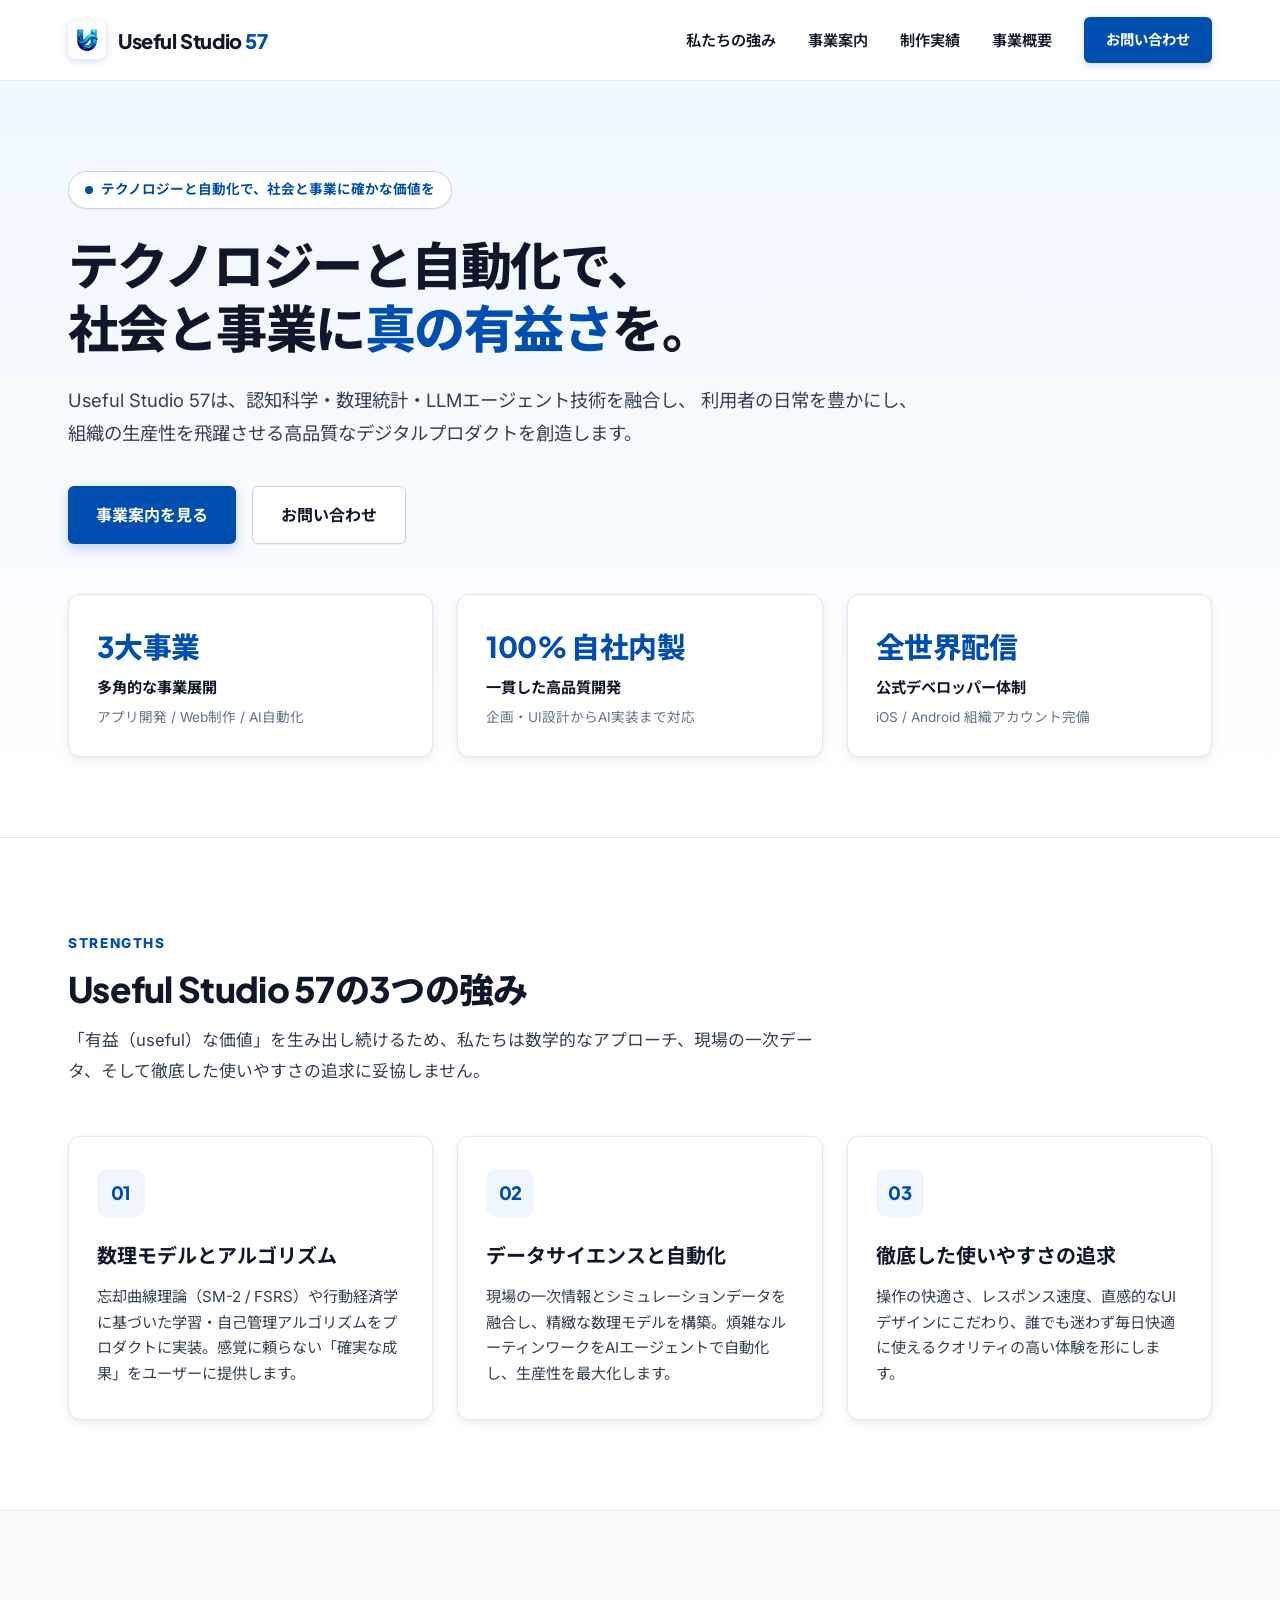
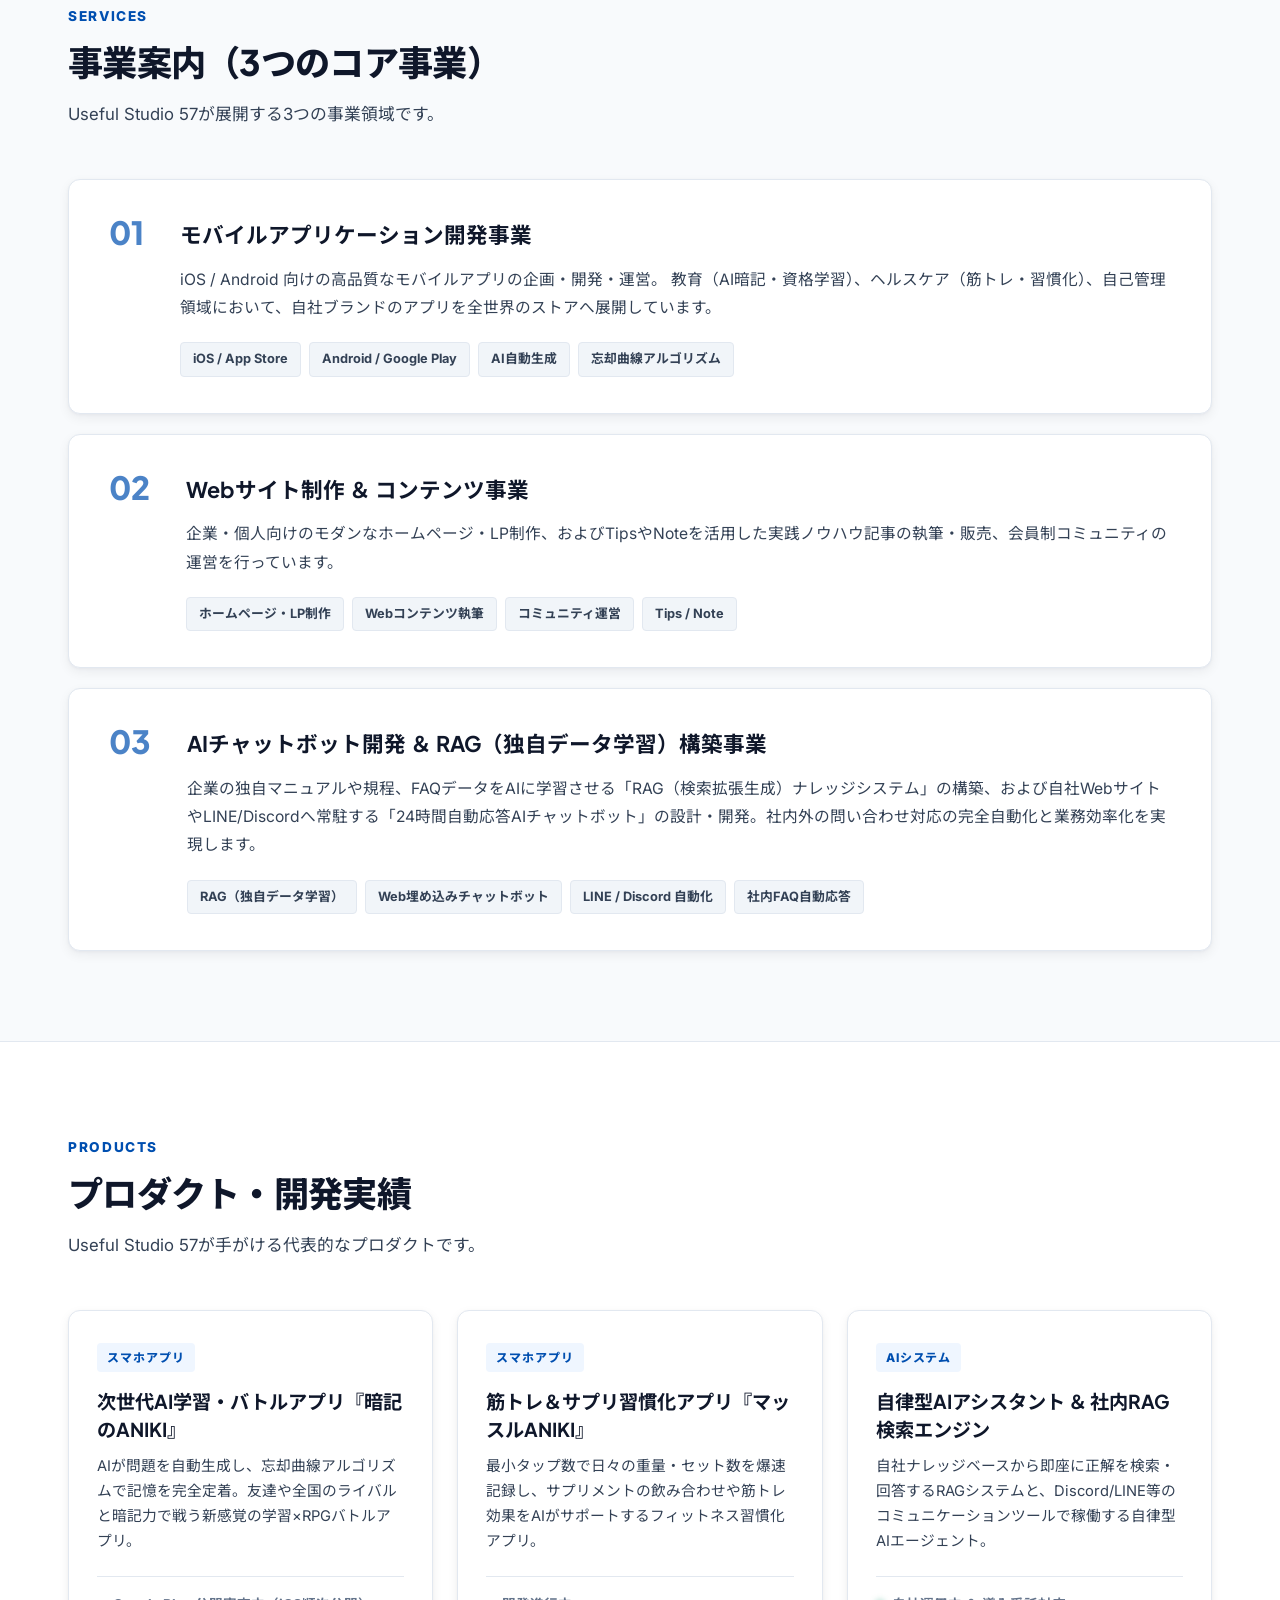
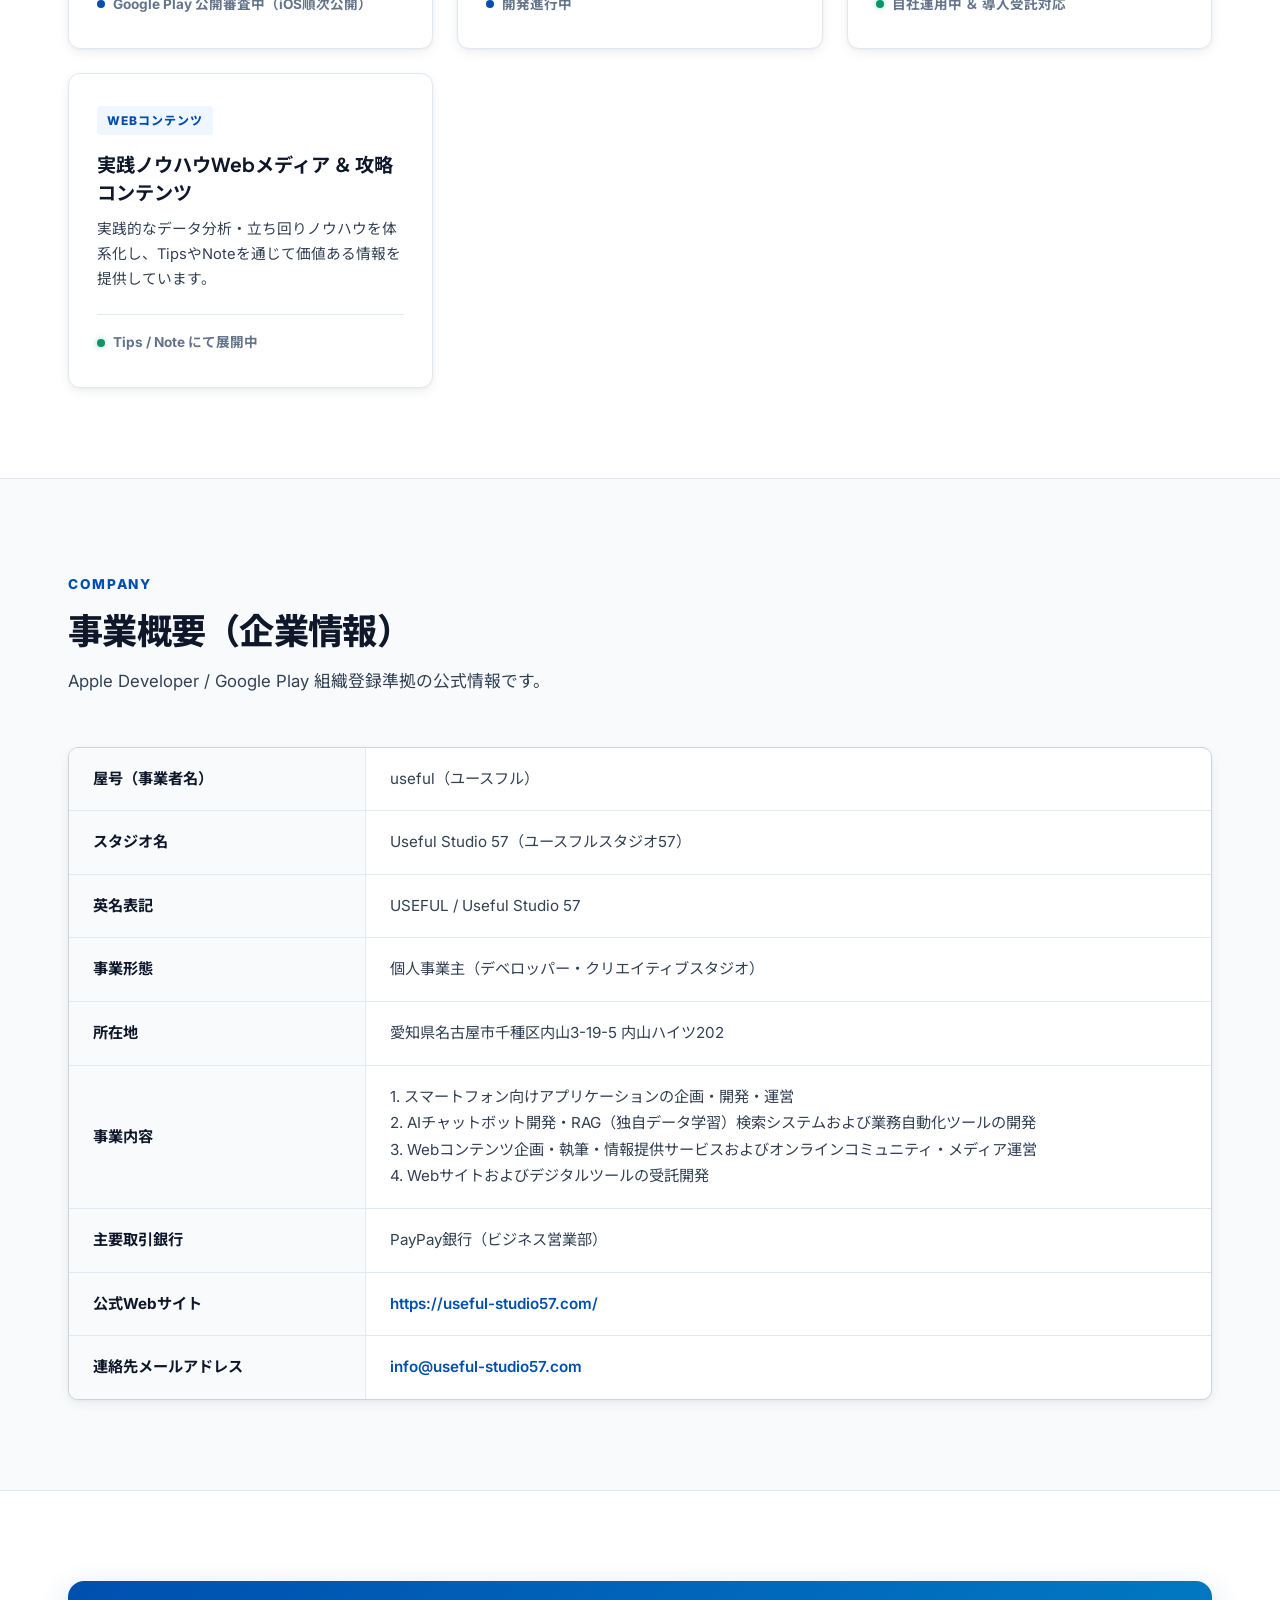
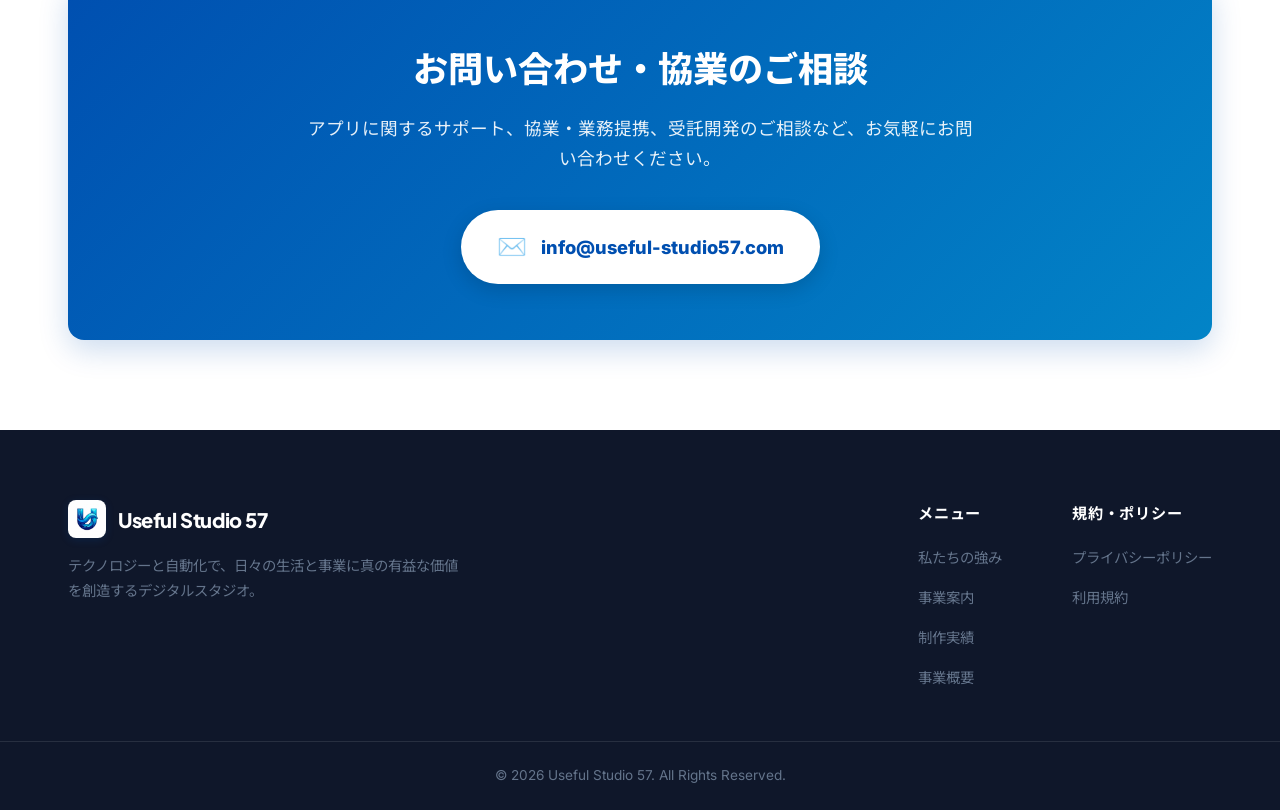
==== index.html @ c65ee7c2 "Replace strengths emojis with clean minimalist number badges" ====
<!DOCTYPE html>
<html lang="ja">
<head>
  <meta charset="UTF-8">
  <meta name="viewport" content="width=device-width, initial-scale=1.0">
  <title>Useful Studio 57 | テクノロジーと自動化で、社会と事業に有益な価値を</title>
  <meta name="description" content="Useful Studio 57（屋号：useful）は、AI・データサイエンス・自動化技術を融合し、高品質なモバイルアプリケーション開発、業務自動化ソリューション、数理データ分析を提供するデジタルプロダクトスタジオです。">
  <meta name="keywords" content="Useful Studio 57, useful, ユースフル, アプリ開発, AI自動化, データ分析, モバイルアプリ, 個人開発, 名古屋">
  <link rel="canonical" href="https://useful-studio57.com/">
  <meta name="google-site-verification" content="JQ4Is4WoCe_sHUDoNTKJ3IssUY6TgXig72iz9S2-aww" />
  
  <!-- OGP / Social Meta -->
  <meta property="og:type" content="website">
  <meta property="og:title" content="Useful Studio 57 | テクノロジーと自動化で有益な価値を創造する">
  <meta property="og:description" content="AI・データサイエンス・自動化技術を融合したモバイルアプリケーション開発およびデジタルソリューションスタジオ。">
  <meta property="og:url" content="https://useful-studio57.com/">
  <meta property="og:site_name" content="Useful Studio 57">
  
  <!-- Favicon -->
  <link rel="icon" href="assets/useful_icon.jpg" type="image/jpeg">
  <link rel="apple-touch-icon" href="assets/useful_icon.jpg">
  
  <!-- Fonts: Inter & Plus Jakarta Sans & Noto Sans JP -->
  <link rel="preconnect" href="https://fonts.googleapis.com">
  <link rel="preconnect" href="https://fonts.gstatic.com" crossorigin>
  <link href="https://fonts.googleapis.com/css2?family=Inter:wght@400;500;600;700;800&family=Noto+Sans+JP:wght@400;500;700;900&family=Plus+Jakarta+Sans:wght@600;700;800&display=swap" rel="stylesheet">
  
  <link rel="stylesheet" href="style.css">
</head>
<body>
  <!-- Header -->
  <header class="site-header" id="header">
    <div class="header-container">
      <a href="index.html" class="brand-logo" id="nav-brand">
        <img src="assets/useful_icon.jpg" alt="Useful Studio 57 Logo" class="logo-image">
        <span class="brand-name">Useful Studio <span class="brand-num">57</span></span>
      </a>
      <div class="header-right">
        <nav class="main-nav" id="main-nav">
          <ul class="nav-list">
            <li><a href="#about" class="nav-link">私たちの強み</a></li>
            <li><a href="#services" class="nav-link">事業案内</a></li>
            <li><a href="#products" class="nav-link">制作実績</a></li>
            <li><a href="#company" class="nav-link">事業概要</a></li>
            <li><a href="#contact" class="nav-contact-btn">お問い合わせ</a></li>
          </ul>
        </nav>
        <button class="mobile-toggle" id="mobile-toggle" aria-label="メニュー開閉">
          <span></span>
          <span></span>
          <span></span>
        </button>
      </div>
    </div>
  </header>

  <!-- Hero Section -->
  <section class="hero-section" id="hero">
    <div class="container hero-container">
      <div class="hero-header">
        <div class="hero-tag">
          <span class="tag-badge"></span>
          <span>テクノロジーと自動化で、社会と事業に確かな価値を</span>
        </div>
        <h1 class="hero-title">
          テクノロジーと自動化で、<br>
          社会と事業に<span class="highlight-blue">真の有益さ</span>を。
        </h1>
        <p class="hero-desc">
          Useful Studio 57は、認知科学・数理統計・LLMエージェント技術を融合し、
          利用者の日常を豊かにし、組織の生産性を飛躍させる高品質なデジタルプロダクトを創造します。
        </p>
        <div class="hero-actions">
          <a href="#services" class="btn btn-primary" id="hero-btn-services">事業案内を見る</a>
          <a href="#contact" class="btn btn-secondary" id="hero-btn-contact">お問い合わせ</a>
        </div>
      </div>

      <div class="hero-metrics">
        <div class="metric-card">
          <div class="metric-value">3大事業</div>
          <div class="metric-title">多角的な事業展開</div>
          <div class="metric-desc">アプリ開発 / Web制作 / AI自動化</div>
        </div>
        <div class="metric-card">
          <div class="metric-value">100% 自社内製</div>
          <div class="metric-title">一貫した高品質開発</div>
          <div class="metric-desc">企画・UI設計からAI実装まで対応</div>
        </div>
        <div class="metric-card">
          <div class="metric-value">全世界配信</div>
          <div class="metric-title">公式デベロッパー体制</div>
          <div class="metric-desc">iOS / Android 組織アカウント完備</div>
        </div>
      </div>
    </div>
  </section>

  <!-- About / Strengths Section -->
  <section class="section" id="about">
    <div class="container">
      <div class="section-header">
        <span class="section-tag">STRENGTHS</span>
        <h2 class="section-title">Useful Studio 57の3つの強み</h2>
        <p class="section-desc">
          「有益（useful）な価値」を生み出し続けるため、私たちは数学的なアプローチ、現場の一次データ、そして徹底した使いやすさの追求に妥協しません。
        </p>
      </div>

      <div class="strengths-grid">
        <div class="strength-card">
          <div class="strength-icon-box">01</div>
          <h3 class="strength-title">数理モデルとアルゴリズム</h3>
          <p class="strength-desc">
            忘却曲線理論（SM-2 / FSRS）や行動経済学に基づいた学習・自己管理アルゴリズムをプロダクトに実装。感覚に頼らない「確実な成果」をユーザーに提供します。
          </p>
        </div>
        <div class="strength-card">
          <div class="strength-icon-box">02</div>
          <h3 class="strength-title">データサイエンスと自動化</h3>
          <p class="strength-desc">
            現場の一次情報とシミュレーションデータを融合し、精緻な数理モデルを構築。煩雑なルーティンワークをAIエージェントで自動化し、生産性を最大化します。
          </p>
        </div>
        <div class="strength-card">
          <div class="strength-icon-box">03</div>
          <h3 class="strength-title">徹底した使いやすさの追求</h3>
          <p class="strength-desc">
            操作の快適さ、レスポンス速度、直感的なUIデザインにこだわり、誰でも迷わず毎日快適に使えるクオリティの高い体験を形にします。
          </p>
        </div>
      </div>
    </div>
  </section>

  <!-- Services Section (3 Pillars) -->
  <section class="section section-alt" id="services">
    <div class="container">
      <div class="section-header">
        <span class="section-tag">SERVICES</span>
        <h2 class="section-title">事業案内（3つのコア事業）</h2>
        <p class="section-desc">Useful Studio 57が展開する3つの事業領域です。</p>
      </div>

      <div class="services-container">
        <!-- 01 Mobile App -->
        <div class="service-card">
          <div class="service-index">01</div>
          <div class="service-body">
            <h3 class="service-title">モバイルアプリケーション開発事業</h3>
            <p class="service-desc">
              iOS / Android 向けの高品質なモバイルアプリの企画・開発・運営。
              教育（AI暗記・資格学習）、ヘルスケア（筋トレ・習慣化）、自己管理領域において、自社ブランドのアプリを全世界のストアへ展開しています。
            </p>
            <div class="tag-cloud">
              <span class="tag-item">iOS / App Store</span>
              <span class="tag-item">Android / Google Play</span>
              <span class="tag-item">AI自動生成</span>
              <span class="tag-item">忘却曲線アルゴリズム</span>
            </div>
          </div>
        </div>

        <!-- 02 Content & Web -->
        <div class="service-card">
          <div class="service-index">02</div>
          <div class="service-body">
            <h3 class="service-title">Webサイト制作 ＆ コンテンツ事業</h3>
            <p class="service-desc">
              企業・個人向けのモダンなホームページ・LP制作、およびTipsやNoteを活用した実践ノウハウ記事の執筆・販売、会員制コミュニティの運営を行っています。
            </p>
            <div class="tag-cloud">
              <span class="tag-item">ホームページ・LP制作</span>
              <span class="tag-item">Webコンテンツ執筆</span>
              <span class="tag-item">コミュニティ運営</span>
              <span class="tag-item">Tips / Note</span>
            </div>
          </div>
        </div>

        <!-- 03 AI Automation & RAG -->
        <div class="service-card">
          <div class="service-index">03</div>
          <div class="service-body">
            <h3 class="service-title">AIチャットボット開発 ＆ RAG（独自データ学習）構築事業</h3>
            <p class="service-desc">
              企業の独自マニュアルや規程、FAQデータをAIに学習させる「RAG（検索拡張生成）ナレッジシステム」の構築、および自社WebサイトやLINE/Discordへ常駐する「24時間自動応答AIチャットボット」の設計・開発。社内外の問い合わせ対応の完全自動化と業務効率化を実現します。
            </p>
            <div class="tag-cloud">
              <span class="tag-item">RAG（独自データ学習）</span>
              <span class="tag-item">Web埋め込みチャットボット</span>
              <span class="tag-item">LINE / Discord 自動化</span>
              <span class="tag-item">社内FAQ自動応答</span>
            </div>
          </div>
        </div>
      </div>
    </div>
  </section>

  <!-- Products Section -->
  <section class="section" id="products">
    <div class="container">
      <div class="section-header">
        <span class="section-tag">PRODUCTS</span>
        <h2 class="section-title">プロダクト・開発実績</h2>
        <p class="section-desc">Useful Studio 57が手がける代表的なプロダクトです。</p>
      </div>

      <div class="products-grid">
        <div class="product-card">
          <span class="product-category">スマホアプリ</span>
          <div>
            <h3 class="product-title">次世代AI学習・バトルアプリ『暗記のANIKI』</h3>
            <p class="product-desc">
              AIが問題を自動生成し、忘却曲線アルゴリズムで記憶を完全定着。友達や全国のライバルと暗記力で戦う新感覚の学習×RPGバトルアプリ。
            </p>
          </div>
          <div class="product-footer">
            <span class="status-dot"></span>
            <span>Google Play 公開審査中（iOS順次公開）</span>
          </div>
        </div>

        <div class="product-card">
          <span class="product-category">スマホアプリ</span>
          <div>
            <h3 class="product-title">筋トレ＆サプリ習慣化アプリ『マッスルANIKI』</h3>
            <p class="product-desc">
              最小タップ数で日々の重量・セット数を爆速記録し、サプリメントの飲み合わせや筋トレ効果をAIがサポートするフィットネス習慣化アプリ。
            </p>
          </div>
          <div class="product-footer">
            <span class="status-dot"></span>
            <span>開発進行中</span>
          </div>
        </div>

        <div class="product-card">
          <span class="product-category">AIシステム</span>
          <div>
            <h3 class="product-title">自律型AIアシスタント ＆ 社内RAG検索エンジン</h3>
            <p class="product-desc">
              自社ナレッジベースから即座に正解を検索・回答するRAGシステムと、Discord/LINE等のコミュニケーションツールで稼働する自律型AIエージェント。
            </p>
          </div>
          <div class="product-footer">
            <span class="status-dot active"></span>
            <span>自社運用中 ＆ 導入受託対応</span>
          </div>
        </div>

        <div class="product-card">
          <span class="product-category">Webコンテンツ</span>
          <div>
            <h3 class="product-title">実践ノウハウWebメディア ＆ 攻略コンテンツ</h3>
            <p class="product-desc">
              実践的なデータ分析・立ち回りノウハウを体系化し、TipsやNoteを通じて価値ある情報を提供しています。
            </p>
          </div>
          <div class="product-footer">
            <span class="status-dot active"></span>
            <span>Tips / Note にて展開中</span>
          </div>
        </div>
      </div>
    </div>
  </section>

  <!-- Company Profile Section (MinebeaMitsumi IR Style Table) -->
  <section class="section section-alt" id="company">
    <div class="container">
      <div class="section-header">
        <span class="section-tag">COMPANY</span>
        <h2 class="section-title">事業概要（企業情報）</h2>
        <p class="section-desc">Apple Developer / Google Play 組織登録準拠の公式情報です。</p>
      </div>

      <div class="company-table-container">
        <table class="company-data-table">
          <tbody>
            <tr>
              <th>屋号（事業者名）</th>
              <td>useful（ユースフル）</td>
            </tr>
            <tr>
              <th>スタジオ名</th>
              <td>Useful Studio 57（ユースフルスタジオ57）</td>
            </tr>
            <tr>
              <th>英名表記</th>
              <td>USEFUL / Useful Studio 57</td>
            </tr>
            <tr>
              <th>事業形態</th>
              <td>個人事業主（デベロッパー・クリエイティブスタジオ）</td>
            </tr>
            <tr>
              <th>所在地</th>
              <td>愛知県名古屋市千種区内山3-19-5 内山ハイツ202</td>
            </tr>
            <tr>
              <th>事業内容</th>
              <td>
                1. スマートフォン向けアプリケーションの企画・開発・運営<br>
                2. AIチャットボット開発・RAG（独自データ学習）検索システムおよび業務自動化ツールの開発<br>
                3. Webコンテンツ企画・執筆・情報提供サービスおよびオンラインコミュニティ・メディア運営<br>
                4. Webサイトおよびデジタルツールの受託開発
              </td>
            </tr>
            <tr>
              <th>主要取引銀行</th>
              <td>PayPay銀行（ビジネス営業部）</td>
            </tr>
            <tr>
              <th>公式Webサイト</th>
              <td><a href="https://useful-studio57.com/">https://useful-studio57.com/</a></td>
            </tr>
            <tr>
              <th>連絡先メールアドレス</th>
              <td><a href="mailto:info@useful-studio57.com">info@useful-studio57.com</a></td>
            </tr>
          </tbody>
        </table>
      </div>
    </div>
  </section>

  <!-- Contact Section -->
  <section class="section" id="contact">
    <div class="container">
      <div class="contact-container-box">
        <h2 class="contact-title">お問い合わせ・協業のご相談</h2>
        <p class="contact-subtitle">
          アプリに関するサポート、協業・業務提携、受託開発のご相談など、お気軽にお問い合わせください。
        </p>
        <a href="mailto:info@useful-studio57.com" class="contact-mail-pill">
          <span class="pill-icon">✉️</span>
          <span class="pill-address">info@useful-studio57.com</span>
        </a>
      </div>
    </div>
  </section>

  <!-- Footer -->
  <footer class="site-footer">
    <div class="container footer-top-grid">
      <div class="footer-brand-info">
        <div class="brand-logo">
          <img src="assets/useful_icon.jpg" alt="Useful Studio 57 Logo" class="logo-image">
          <span class="brand-name">Useful Studio 57</span>
        </div>
        <p class="footer-desc">
          テクノロジーと自動化で、日々の生活と事業に真の有益な価値を創造するデジタルスタジオ。
        </p>
      </div>

      <div class="footer-navigation-links">
        <div class="footer-link-group">
          <h4>メニュー</h4>
          <ul>
            <li><a href="#about">私たちの強み</a></li>
            <li><a href="#services">事業案内</a></li>
            <li><a href="#products">制作実績</a></li>
            <li><a href="#company">事業概要</a></li>
          </ul>
        </div>
        <div class="footer-link-group">
          <h4>規約・ポリシー</h4>
          <ul>
            <li><a href="privacy.html">プライバシーポリシー</a></li>
            <li><a href="terms.html">利用規約</a></li>
          </ul>
        </div>
      </div>
    </div>

    <div class="footer-bottom-bar">
      <div class="container">
        <p>&copy; 2026 Useful Studio 57. All Rights Reserved.</p>
      </div>
    </div>
  </footer>

  <script src="main.js"></script>
</body>
</html>
---- style.css ----
/* ==========================================================================
   Useful Studio 57 - Corporate Design System
   Inspired by Precision Tech & MinebeaMitsumi Corporate Aesthetics
   Fully Optimized for Desktop, Tablet, and Mobile
   ========================================================================== */

:root {
  /* Core Colors - Clean Corporate White & Deep Navy / Precision Blue */
  --bg-body: #ffffff;
  --bg-alt: #f8fafc;
  --bg-subtle: #f1f5f9;
  --bg-card: #ffffff;
  --bg-dark: #0f172a;
  --bg-dark-surface: #1e293b;

  /* Primary Brand Colors */
  --corp-blue: #004fb0;
  --corp-blue-hover: #003a85;
  --corp-blue-light: #eff6ff;
  --corp-cyan: #0284c7;
  --corp-emerald: #059669;

  /* Typography Colors */
  --text-headline: #0f172a;
  --text-body: #334155;
  --text-muted: #64748b;
  --text-light: #94a3b8;
  --text-white: #ffffff;

  /* Borders & Dividers */
  --border-light: #e2e8f0;
  --border-medium: #cbd5e1;
  --border-focus: #004fb0;

  /* Typography */
  --font-sans: 'Inter', 'Noto Sans JP', -apple-system, BlinkMacSystemFont, sans-serif;
  --font-heading: 'Plus Jakarta Sans', 'Inter', 'Noto Sans JP', sans-serif;

  /* Shadows - Subtle Precision Shadows */
  --shadow-sm: 0 1px 3px 0 rgba(0, 0, 0, 0.05), 0 1px 2px -1px rgba(0, 0, 0, 0.05);
  --shadow-card: 0 4px 12px 0 rgba(15, 23, 42, 0.06), 0 1px 3px 0 rgba(15, 23, 42, 0.04);
  --shadow-hover: 0 12px 24px -4px rgba(15, 23, 42, 0.1), 0 4px 8px -2px rgba(15, 23, 42, 0.05);

  /* Transitions */
  --transition: 0.25s cubic-bezier(0.16, 1, 0.3, 1);
}

/* ANIKI authentication result */
.auth-result-page {
  min-height: 100vh;
  display: flex;
  flex-direction: column;
  background: #f4f7fb;
}

.auth-result-main {
  flex: 1;
  display: grid;
  place-items: center;
  width: 100%;
  padding: 48px 20px;
}

.auth-result-panel {
  width: min(100%, 560px);
  padding: 48px 40px;
  border: 1px solid #dbe3ee;
  border-radius: 8px;
  background: #ffffff;
  box-shadow: 0 18px 50px rgba(15, 42, 75, 0.08);
  text-align: center;
}

.auth-result-mark {
  display: grid;
  place-items: center;
  width: 56px;
  height: 56px;
  margin: 0 auto 20px;
  border-radius: 50%;
  background: #e8f7ee;
  color: #177245;
  font-size: 1.8rem;
  font-weight: 800;
}

.auth-result-product {
  margin: 0 0 10px;
  color: #0758a6;
  font-size: 0.9rem;
  font-weight: 800;
}

.auth-result-panel h1 {
  margin: 0;
  color: #13243a;
  font-size: 1.75rem;
  line-height: 1.4;
  letter-spacing: 0;
}

.auth-result-message {
  margin: 20px 0 0;
  color: #42536a;
  font-size: 1rem;
  line-height: 1.8;
}

.auth-result-note {
  margin: 18px 0 0;
  color: #6b7788;
  font-size: 0.88rem;
}

.auth-result-link {
  display: inline-block;
  margin-top: 28px;
  color: #0758a6;
  font-size: 0.92rem;
  font-weight: 700;
}

.auth-result-footer {
  padding: 20px;
  color: #6b7788;
  font-size: 0.78rem;
  text-align: center;
}

@media (max-width: 600px) {
  .auth-result-main {
    padding: 28px 16px;
  }

  .auth-result-panel {
    padding: 36px 22px;
  }

  .auth-result-panel h1 {
    font-size: 1.25rem;
  }

  .auth-result-message {
    font-size: 0.94rem;
  }
}

/* Reset & Base */
*, *::before, *::after {
  box-sizing: border-box;
  margin: 0;
  padding: 0;
}

html {
  scroll-behavior: smooth;
  font-size: 16px;
  background-color: var(--bg-body);
  color: var(--text-body);
  font-family: var(--font-sans);
  -webkit-font-smoothing: antialiased;
  -moz-osx-font-smoothing: grayscale;
}

body {
  line-height: 1.75;
  overflow-x: hidden;
}

body.no-scroll {
  overflow: hidden;
}

a {
  color: inherit;
  text-decoration: none;
  transition: all var(--transition);
}

ul {
  list-style: none;
}

.container {
  width: 100%;
  max-width: 1200px;
  margin: 0 auto;
  padding: 0 28px;
}

/* Header */
.site-header {
  position: sticky;
  top: 0;
  z-index: 1000;
  background: rgba(255, 255, 255, 0.96);
  backdrop-filter: blur(12px);
  border-bottom: 1px solid var(--border-light);
  transition: all var(--transition);
}

.header-container {
  display: flex;
  align-items: center;
  justify-content: space-between;
  height: 80px;
  max-width: 1200px;
  margin: 0 auto;
  padding: 0 28px;
}

.brand-logo {
  display: flex;
  align-items: center;
  gap: 12px;
}

.logo-image {
  width: 38px;
  height: 38px;
  border-radius: 8px;
  object-fit: cover;
  box-shadow: 0 2px 8px rgba(0, 79, 176, 0.2);
  flex-shrink: 0;
}

.brand-name {
  font-family: var(--font-heading);
  font-weight: 800;
  font-size: 1.25rem;
  letter-spacing: -0.02em;
  color: var(--text-headline);
  white-space: nowrap;
}

.brand-num {
  color: var(--corp-blue);
}

.header-right {
  display: flex;
  align-items: center;
  gap: 40px;
}

.nav-list {
  display: flex;
  align-items: center;
  gap: 32px;
}

.nav-link {
  font-size: 0.95rem;
  font-weight: 600;
  color: var(--text-headline);
  position: relative;
  padding: 8px 0;
}

.nav-link::after {
  content: '';
  position: absolute;
  bottom: 0;
  left: 0;
  width: 0;
  height: 2px;
  background-color: var(--corp-blue);
  transition: width var(--transition);
}

.nav-link:hover {
  color: var(--corp-blue);
}

.nav-link:hover::after {
  width: 100%;
}

.nav-contact-btn {
  display: inline-flex;
  align-items: center;
  justify-content: center;
  gap: 8px;
  padding: 10px 22px;
  background: var(--corp-blue);
  color: #ffffff !important;
  border-radius: 6px;
  font-size: 0.9rem;
  font-weight: 700;
  box-shadow: 0 2px 8px rgba(0, 79, 176, 0.2);
}

.nav-contact-btn:hover {
  background: var(--corp-blue-hover);
  transform: translateY(-1px);
  box-shadow: 0 4px 12px rgba(0, 79, 176, 0.3);
}

.nav-contact-btn::after {
  display: none !important;
}

.mobile-toggle {
  display: none;
  flex-direction: column;
  justify-content: center;
  align-items: center;
  gap: 6px;
  background: none;
  border: none;
  cursor: pointer;
  padding: 8px;
  width: 40px;
  height: 40px;
  border-radius: 6px;
}

.mobile-toggle span {
  display: block;
  width: 22px;
  height: 2px;
  background-color: var(--text-headline);
  border-radius: 2px;
  transition: all 0.3s ease;
}

.mobile-toggle.active span:nth-child(1) {
  transform: translateY(8px) rotate(45deg);
}

.mobile-toggle.active span:nth-child(2) {
  opacity: 0;
}

.mobile-toggle.active span:nth-child(3) {
  transform: translateY(-8px) rotate(-45deg);
}

/* Hero Section */
.hero-section {
  position: relative;
  padding: 90px 0 80px;
  background: linear-gradient(180deg, #f0f7ff 0%, #ffffff 100%);
  border-bottom: 1px solid var(--border-light);
}

.hero-container {
  display: flex;
  flex-direction: column;
  gap: 50px;
}

.hero-header {
  max-width: 860px;
}

.hero-tag {
  display: inline-flex;
  align-items: center;
  gap: 8px;
  padding: 6px 16px;
  background: #ffffff;
  border: 1px solid var(--border-medium);
  border-radius: 100px;
  font-size: 0.85rem;
  font-weight: 700;
  color: var(--corp-blue);
  box-shadow: var(--shadow-sm);
  margin-bottom: 24px;
}

.tag-badge {
  width: 8px;
  height: 8px;
  background-color: var(--corp-blue);
  border-radius: 50%;
  flex-shrink: 0;
}

.hero-title {
  font-family: var(--font-heading);
  font-size: 3.2rem;
  font-weight: 800;
  line-height: 1.24;
  letter-spacing: -0.03em;
  color: var(--text-headline);
  margin-bottom: 24px;
}

.highlight-blue {
  color: var(--corp-blue);
}

.hero-desc {
  font-size: 1.15rem;
  line-height: 1.8;
  color: var(--text-body);
  margin-bottom: 36px;
}

.hero-actions {
  display: flex;
  gap: 16px;
  flex-wrap: wrap;
}

.btn {
  display: inline-flex;
  align-items: center;
  justify-content: center;
  padding: 14px 28px;
  border-radius: 6px;
  font-weight: 700;
  font-size: 1rem;
  cursor: pointer;
  transition: all var(--transition);
}

.btn-primary {
  background: var(--corp-blue);
  color: #ffffff;
  box-shadow: 0 4px 14px rgba(0, 79, 176, 0.25);
}

.btn-primary:hover {
  background: var(--corp-blue-hover);
  transform: translateY(-2px);
  box-shadow: 0 6px 20px rgba(0, 79, 176, 0.35);
}

.btn-secondary {
  background: #ffffff;
  color: var(--text-headline);
  border: 1px solid var(--border-medium);
  box-shadow: var(--shadow-sm);
}

.btn-secondary:hover {
  background: var(--bg-alt);
  border-color: var(--text-headline);
  transform: translateY(-2px);
}

.hero-metrics {
  display: grid;
  grid-template-columns: repeat(3, 1fr);
  gap: 24px;
}

.metric-card {
  background: #ffffff;
  border: 1px solid var(--border-light);
  border-radius: 12px;
  padding: 26px 28px;
  box-shadow: var(--shadow-card);
  transition: all var(--transition);
}

.metric-card:hover {
  transform: translateY(-3px);
  box-shadow: var(--shadow-hover);
  border-color: var(--corp-blue);
}

.metric-value {
  font-family: var(--font-heading);
  font-size: 1.8rem;
  font-weight: 800;
  color: var(--corp-blue);
  letter-spacing: -0.02em;
  margin-bottom: 4px;
}

.metric-title {
  font-size: 0.95rem;
  font-weight: 700;
  color: var(--text-headline);
  margin-bottom: 4px;
}

.metric-desc {
  font-size: 0.85rem;
  color: var(--text-muted);
}

/* Sections */
.section {
  padding: 90px 0;
}

.section-alt {
  background-color: var(--bg-alt);
  border-top: 1px solid var(--border-light);
  border-bottom: 1px solid var(--border-light);
}

.section-header {
  margin-bottom: 50px;
}

.section-tag {
  display: inline-block;
  font-size: 0.85rem;
  font-weight: 800;
  color: var(--corp-blue);
  letter-spacing: 0.12em;
  text-transform: uppercase;
  margin-bottom: 10px;
}

.section-title {
  font-family: var(--font-heading);
  font-size: 2.2rem;
  font-weight: 800;
  line-height: 1.3;
  letter-spacing: -0.02em;
  color: var(--text-headline);
  margin-bottom: 14px;
}

.section-desc {
  font-size: 1.05rem;
  color: var(--text-body);
  max-width: 760px;
  line-height: 1.8;
}

/* Strengths Grid */
.strengths-grid {
  display: grid;
  grid-template-columns: repeat(3, 1fr);
  gap: 24px;
}

.strength-card {
  background: #ffffff;
  border: 1px solid var(--border-light);
  border-radius: 12px;
  padding: 32px 28px;
  box-shadow: var(--shadow-card);
  transition: all var(--transition);
}

.strength-card:hover {
  transform: translateY(-4px);
  box-shadow: var(--shadow-hover);
  border-color: var(--corp-blue);
}

.strength-icon-box {
  width: 48px;
  height: 48px;
  background: var(--corp-blue-light);
  color: var(--corp-blue);
  display: flex;
  align-items: center;
  justify-content: center;
  border-radius: 10px;
  font-family: var(--font-heading);
  font-size: 1.15rem;
  font-weight: 800;
  letter-spacing: -0.02em;
  margin-bottom: 20px;
}

.strength-title {
  font-family: var(--font-heading);
  font-size: 1.25rem;
  font-weight: 700;
  color: var(--text-headline);
  margin-bottom: 12px;
}

.strength-desc {
  font-size: 0.95rem;
  color: var(--text-body);
  line-height: 1.7;
}

/* Services (3 Pillars) */
.services-container {
  display: flex;
  flex-direction: column;
  gap: 20px;
}

.service-card {
  display: flex;
  gap: 36px;
  background: #ffffff;
  border: 1px solid var(--border-light);
  border-radius: 12px;
  padding: 36px 40px;
  box-shadow: var(--shadow-card);
  transition: all var(--transition);
}

.service-card:hover {
  border-color: var(--corp-blue);
  transform: translateX(6px);
  box-shadow: var(--shadow-hover);
}

.service-index {
  font-family: var(--font-heading);
  font-size: 2rem;
  font-weight: 800;
  color: var(--corp-blue);
  opacity: 0.7;
  line-height: 1;
}

.service-body {
  flex: 1;
}

.service-title {
  font-family: var(--font-heading);
  font-size: 1.35rem;
  font-weight: 700;
  color: var(--text-headline);
  margin-bottom: 12px;
}

.service-desc {
  font-size: 0.98rem;
  color: var(--text-body);
  line-height: 1.8;
  margin-bottom: 20px;
}

.tag-cloud {
  display: flex;
  gap: 8px;
  flex-wrap: wrap;
}

.tag-item {
  font-size: 0.8rem;
  font-weight: 700;
  background: var(--bg-subtle);
  color: var(--text-body);
  padding: 5px 12px;
  border-radius: 4px;
  border: 1px solid var(--border-light);
}

/* Products Grid */
.products-grid {
  display: grid;
  grid-template-columns: repeat(3, 1fr);
  gap: 24px;
}

.product-card {
  background: #ffffff;
  border: 1px solid var(--border-light);
  border-radius: 12px;
  padding: 32px 28px;
  box-shadow: var(--shadow-card);
  display: flex;
  flex-direction: column;
  justify-content: space-between;
  transition: all var(--transition);
}

.product-card:hover {
  transform: translateY(-4px);
  box-shadow: var(--shadow-hover);
  border-color: var(--corp-blue);
}

.product-category {
  display: inline-block;
  align-self: flex-start;
  font-size: 0.75rem;
  font-weight: 800;
  letter-spacing: 0.08em;
  text-transform: uppercase;
  color: var(--corp-blue);
  background: var(--corp-blue-light);
  padding: 4px 10px;
  border-radius: 4px;
  margin-bottom: 16px;
}

.product-title {
  font-family: var(--font-heading);
  font-size: 1.2rem;
  font-weight: 700;
  color: var(--text-headline);
  margin-bottom: 10px;
  line-height: 1.45;
}

.product-desc {
  font-size: 0.92rem;
  color: var(--text-body);
  line-height: 1.7;
  margin-bottom: 22px;
}

.product-footer {
  display: flex;
  align-items: center;
  gap: 8px;
  font-size: 0.85rem;
  font-weight: 700;
  color: var(--text-muted);
  padding-top: 16px;
  border-top: 1px solid var(--border-light);
}

.status-dot {
  width: 8px;
  height: 8px;
  background-color: var(--corp-blue);
  border-radius: 50%;
  flex-shrink: 0;
}

.status-dot.active {
  background-color: var(--corp-emerald);
  box-shadow: 0 0 6px rgba(5, 150, 105, 0.4);
}

/* Company Profile Table - MinebeaMitsumi IR Style */
.company-table-container {
  background: #ffffff;
  border: 1px solid var(--border-medium);
  border-radius: 10px;
  overflow: hidden;
  box-shadow: var(--shadow-card);
}

.company-data-table {
  width: 100%;
  border-collapse: collapse;
}

.company-data-table th,
.company-data-table td {
  padding: 18px 24px;
  border-bottom: 1px solid var(--border-light);
  font-size: 0.95rem;
}

.company-data-table tr:last-child th,
.company-data-table tr:last-child td {
  border-bottom: none;
}

.company-data-table th {
  width: 26%;
  text-align: left;
  background: var(--bg-alt);
  color: var(--text-headline);
  font-weight: 700;
  border-right: 1px solid var(--border-light);
}

.company-data-table td {
  color: var(--text-body);
  line-height: 1.75;
}

.company-data-table a {
  color: var(--corp-blue);
  font-weight: 600;
}

.company-data-table a:hover {
  text-decoration: underline;
}

/* Contact Section */
.contact-container-box {
  background: linear-gradient(135deg, #004fb0 0%, #0284c7 100%);
  color: #ffffff;
  border-radius: 16px;
  padding: 56px 48px;
  text-align: center;
  box-shadow: 0 10px 30px rgba(0, 79, 176, 0.2);
}

.contact-title {
  font-family: var(--font-heading);
  font-size: 2.2rem;
  font-weight: 800;
  margin-bottom: 16px;
}

.contact-subtitle {
  font-size: 1.1rem;
  opacity: 0.9;
  max-width: 680px;
  margin: 0 auto 36px;
  line-height: 1.7;
}

.contact-mail-pill {
  display: inline-flex;
  align-items: center;
  gap: 14px;
  background: #ffffff;
  color: var(--text-headline);
  padding: 16px 36px;
  border-radius: 100px;
  box-shadow: 0 6px 20px rgba(0, 0, 0, 0.15);
  transition: all var(--transition);
}

.contact-mail-pill:hover {
  transform: translateY(-2px);
  box-shadow: 0 10px 25px rgba(0, 0, 0, 0.2);
}

.pill-icon {
  font-size: 1.5rem;
}

.pill-address {
  font-size: 1.15rem;
  font-weight: 800;
  color: var(--corp-blue);
}

/* Legal Pages Styling */
.legal-page-body {
  padding: 50px 0 100px;
  background: var(--bg-alt);
}

.legal-card-wrapper {
  background: #ffffff;
  border: 1px solid var(--border-medium);
  border-radius: 12px;
  padding: 44px 50px;
  box-shadow: var(--shadow-card);
  line-height: 1.85;
}

.legal-card-wrapper h1 {
  font-family: var(--font-heading);
  font-size: 1.8rem;
  font-weight: 800;
  color: var(--text-headline);
  margin-bottom: 8px;
}

.legal-date {
  font-size: 0.9rem;
  color: var(--text-muted);
  padding-bottom: 20px;
  border-bottom: 1px solid var(--border-light);
  margin-bottom: 28px;
}

.legal-card-wrapper h2 {
  font-family: var(--font-heading);
  font-size: 1.25rem;
  font-weight: 700;
  color: var(--text-headline);
  margin: 32px 0 12px;
  padding-left: 12px;
  border-left: 4px solid var(--corp-blue);
}

.legal-card-wrapper p, .legal-card-wrapper ul {
  font-size: 0.95rem;
  color: var(--text-body);
  margin-bottom: 16px;
}

.legal-card-wrapper ul {
  padding-left: 24px;
  list-style: disc;
}

.legal-card-wrapper li {
  margin-bottom: 8px;
}

/* Footer - Dark Precision Finish */
.site-footer {
  background: var(--bg-dark);
  color: var(--text-light);
  padding: 70px 0 0;
}

.footer-top-grid {
  display: flex;
  justify-content: space-between;
  gap: 60px;
  padding-bottom: 50px;
}

.footer-brand-info {
  max-width: 400px;
}

.footer-brand-info .brand-name {
  color: #ffffff;
}

.footer-desc {
  font-size: 0.9rem;
  color: var(--text-muted);
  line-height: 1.7;
  margin-top: 16px;
}

.footer-navigation-links {
  display: flex;
  gap: 70px;
}

.footer-link-group h4 {
  font-family: var(--font-heading);
  font-size: 0.95rem;
  font-weight: 700;
  color: #ffffff;
  margin-bottom: 16px;
  letter-spacing: 0.05em;
}

.footer-link-group ul {
  display: flex;
  flex-direction: column;
  gap: 12px;
}

.footer-link-group a {
  font-size: 0.9rem;
  color: var(--text-muted);
}

.footer-link-group a:hover {
  color: #ffffff;
}

.footer-bottom-bar {
  border-top: 1px solid rgba(255, 255, 255, 0.1);
  padding: 22px 0;
  text-align: center;
  font-size: 0.85rem;
  color: var(--text-muted);
}

/* ==========================================================================
   Responsive Breakpoints: Optimized for Tablet & Mobile
   ========================================================================== */

@media (max-width: 992px) {
  .container {
    padding: 0 20px;
  }
  .hero-title {
    font-size: 2.6rem;
  }
  .strengths-grid, .products-grid {
    grid-template-columns: repeat(2, 1fr);
  }
  .footer-top-grid {
    flex-direction: column;
    gap: 40px;
  }
}

@media (max-width: 768px) {
  .container {
    padding: 0 16px;
  }

  /* Header & Mobile Nav */
  .header-container {
    height: 64px;
    padding: 0 16px;
  }
  .logo-symbol {
    width: 32px;
    height: 32px;
    font-size: 1rem;
  }
  .brand-name {
    font-size: 1.1rem;
  }

  .mobile-toggle {
    display: flex;
  }

  .main-nav {
    position: fixed;
    top: 64px;
    left: 0;
    width: 100%;
    height: calc(100vh - 64px);
    background: #ffffff;
    padding: 24px 20px 40px;
    box-shadow: var(--shadow-hover);
    display: flex;
    flex-direction: column;
    justify-content: space-between;
    transform: translateY(-100%);
    opacity: 0;
    pointer-events: none;
    transition: all 0.3s cubic-bezier(0.16, 1, 0.3, 1);
    z-index: 999;
  }

  .main-nav.active {
    transform: translateY(0);
    opacity: 1;
    pointer-events: auto;
  }

  .nav-list {
    flex-direction: column;
    align-items: flex-start;
    gap: 0;
    width: 100%;
  }

  .nav-list li {
    width: 100%;
    border-bottom: 1px solid var(--border-light);
  }

  .nav-link {
    display: block;
    padding: 16px 8px;
    font-size: 1.05rem;
    font-weight: 700;
  }

  .nav-list li:last-child {
    border-bottom: none;
    margin-top: 24px;
  }

  .nav-contact-btn {
    width: 100%;
    padding: 14px;
    font-size: 1rem;
    border-radius: 8px;
  }

  /* Hero Section */
  .hero-section {
    padding: 48px 0 44px;
  }
  .hero-container {
    gap: 36px;
  }
  .hero-tag {
    font-size: 0.78rem;
    padding: 5px 12px;
    margin-bottom: 18px;
  }
  .hero-title {
    font-size: 2.1rem;
    line-height: 1.28;
    margin-bottom: 18px;
  }
  .hero-desc {
    font-size: 1rem;
    line-height: 1.75;
    margin-bottom: 28px;
  }
  .hero-actions {
    flex-direction: column;
    gap: 12px;
  }
  .hero-actions .btn {
    width: 100%;
    padding: 14px 20px;
  }

  /* Hero Metrics Cards */
  .hero-metrics {
    grid-template-columns: 1fr;
    gap: 12px;
  }
  .metric-card {
    padding: 20px 22px;
  }
  .metric-value {
    font-size: 1.6rem;
  }

  /* Section Spacing */
  .section {
    padding: 56px 0;
  }
  .section-header {
    margin-bottom: 32px;
  }
  .section-title {
    font-size: 1.75rem;
    line-height: 1.35;
    margin-bottom: 10px;
  }
  .section-desc {
    font-size: 0.95rem;
    line-height: 1.7;
  }

  /* Strengths Grid */
  .strengths-grid {
    grid-template-columns: 1fr;
    gap: 16px;
  }
  .strength-card {
    padding: 24px 20px;
  }
  .strength-icon-box {
    width: 46px;
    height: 46px;
    font-size: 1.4rem;
    margin-bottom: 16px;
  }
  .strength-title {
    font-size: 1.18rem;
    margin-bottom: 8px;
  }
  .strength-desc {
    font-size: 0.92rem;
  }

  /* Services Cards */
  .services-container {
    gap: 16px;
  }
  .service-card {
    flex-direction: column;
    gap: 14px;
    padding: 24px 20px;
  }
  .service-card:hover {
    transform: none;
  }
  .service-index {
    font-size: 1.6rem;
  }
  .service-title {
    font-size: 1.2rem;
    margin-bottom: 10px;
  }
  .service-desc {
    font-size: 0.92rem;
    line-height: 1.7;
    margin-bottom: 16px;
  }
  .tag-cloud {
    gap: 6px;
  }
  .tag-item {
    font-size: 0.75rem;
    padding: 4px 10px;
  }

  /* Products Grid */
  .products-grid {
    grid-template-columns: 1fr;
    gap: 16px;
  }
  .product-card {
    padding: 24px 20px;
  }
  .product-title {
    font-size: 1.15rem;
  }
  .product-desc {
    font-size: 0.9rem;
    margin-bottom: 18px;
  }

  /* Company Profile Card UI on Mobile */
  .company-table-container {
    border-radius: 8px;
  }
  .company-data-table th, .company-data-table td {
    display: block;
    width: 100%;
    border-right: none;
  }
  .company-data-table th {
    padding: 16px 18px 4px;
    font-size: 0.85rem;
    color: var(--corp-blue);
    background: transparent;
  }
  .company-data-table td {
    padding: 0 18px 16px;
    font-size: 0.92rem;
    border-bottom: 1px solid var(--border-light);
  }
  .company-data-table tr:last-child td {
    border-bottom: none;
  }

  /* Contact Box */
  .contact-container-box {
    padding: 36px 20px;
    border-radius: 12px;
  }
  .contact-title {
    font-size: 1.6rem;
    margin-bottom: 12px;
  }
  .contact-subtitle {
    font-size: 0.95rem;
    margin-bottom: 24px;
  }
  .contact-mail-pill {
    width: 100%;
    padding: 14px 16px;
    border-radius: 8px;
    gap: 10px;
    justify-content: center;
  }
  .pill-icon {
    font-size: 1.2rem;
  }
  .pill-address {
    font-size: 0.95rem;
    word-break: break-all;
  }

  /* Legal Page */
  .legal-page-body {
    padding: 30px 0 60px;
  }
  .legal-card-wrapper {
    padding: 28px 18px;
    border-radius: 8px;
  }
  .legal-card-wrapper h1 {
    font-size: 1.5rem;
  }
  .legal-card-wrapper h2 {
    font-size: 1.15rem;
    margin: 24px 0 10px;
  }

  /* Footer */
  .site-footer {
    padding: 50px 0 0;
  }
  .footer-top-grid {
    gap: 32px;
    padding-bottom: 40px;
  }
  .footer-navigation-links {
    flex-direction: column;
    gap: 28px;
  }
}
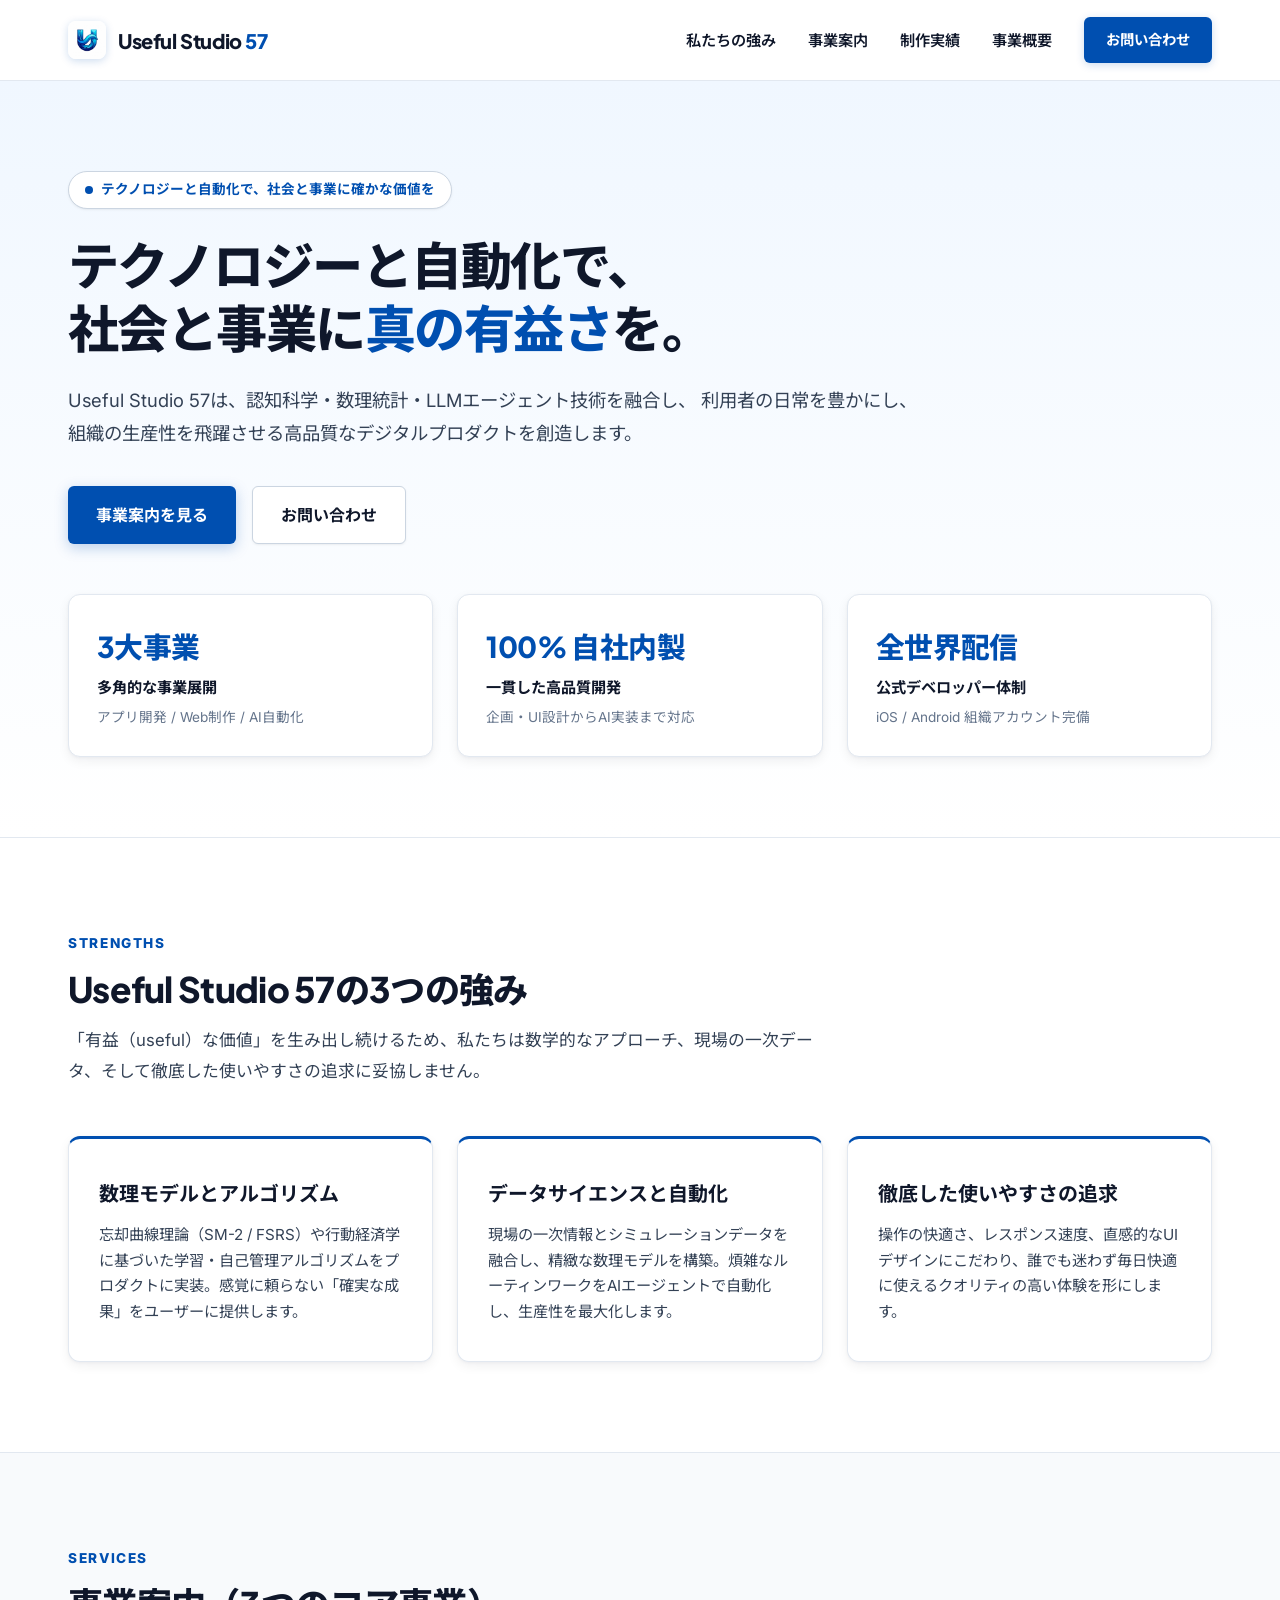
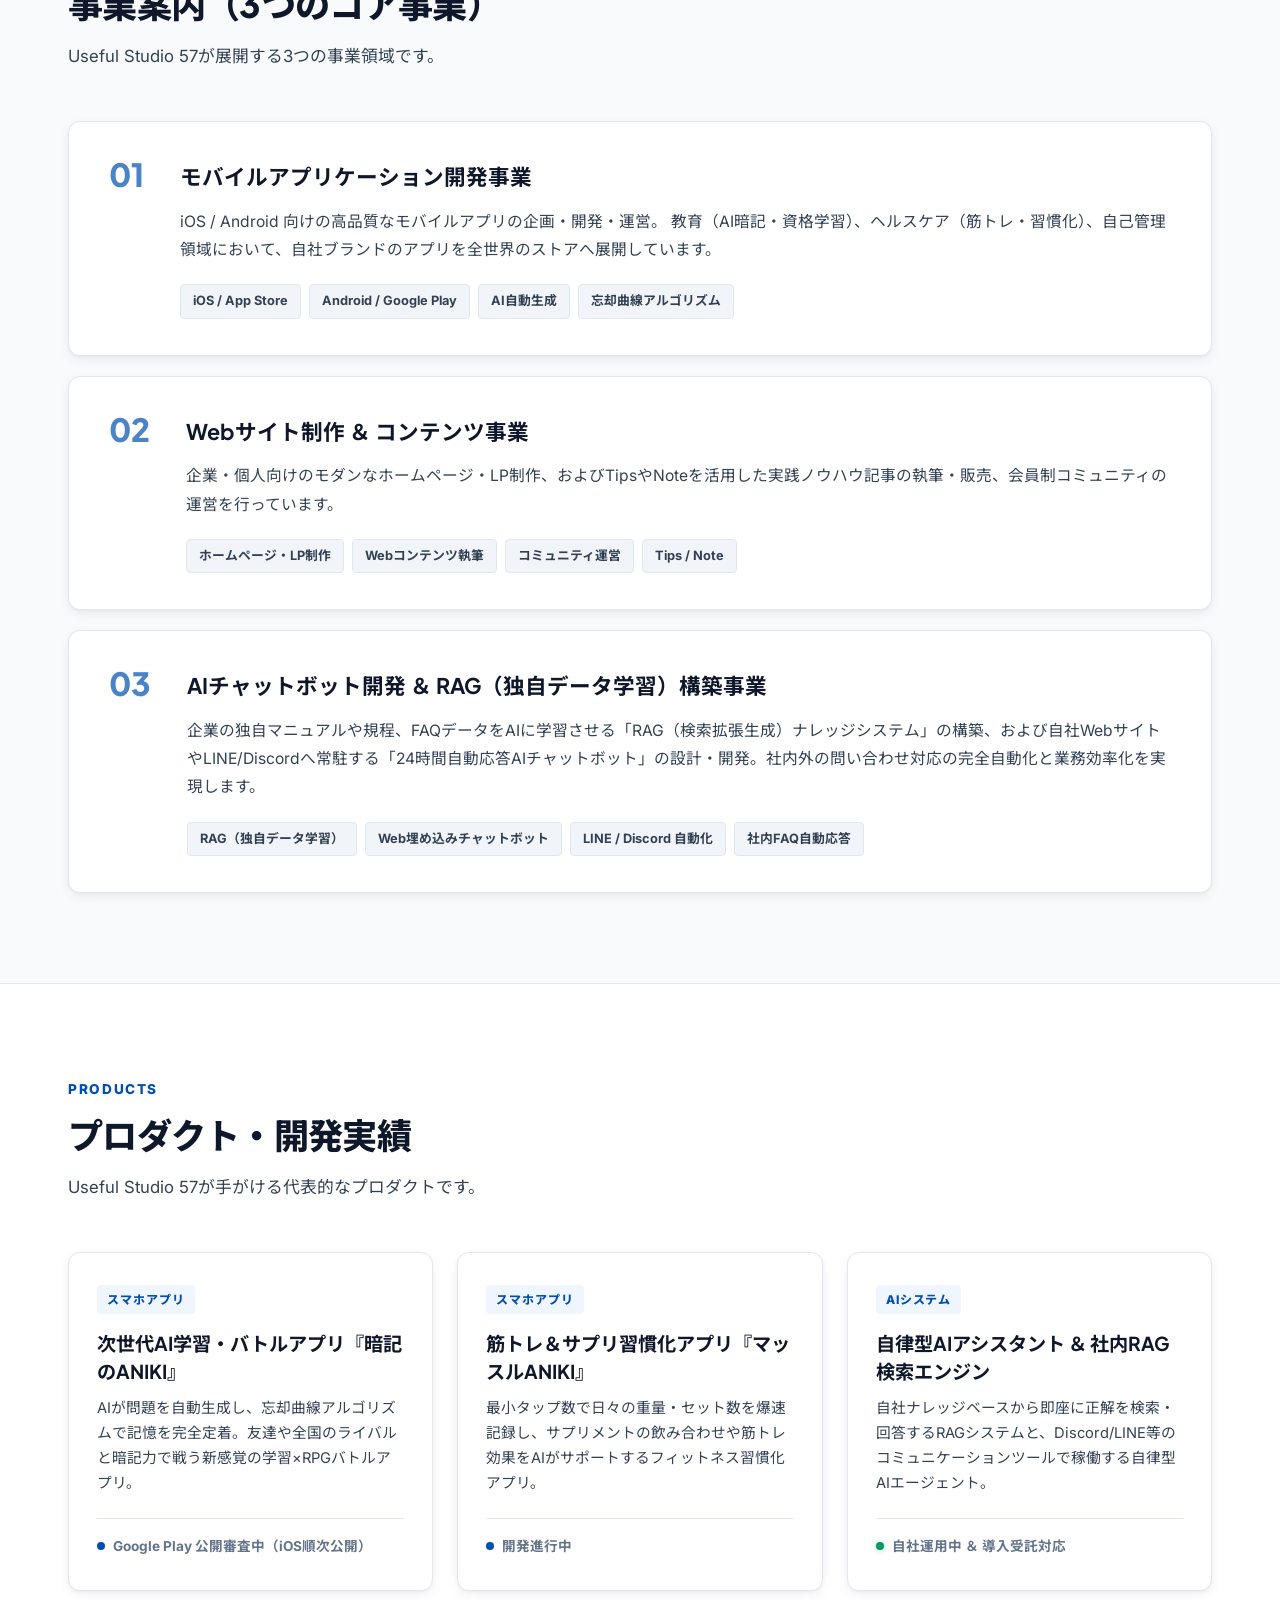
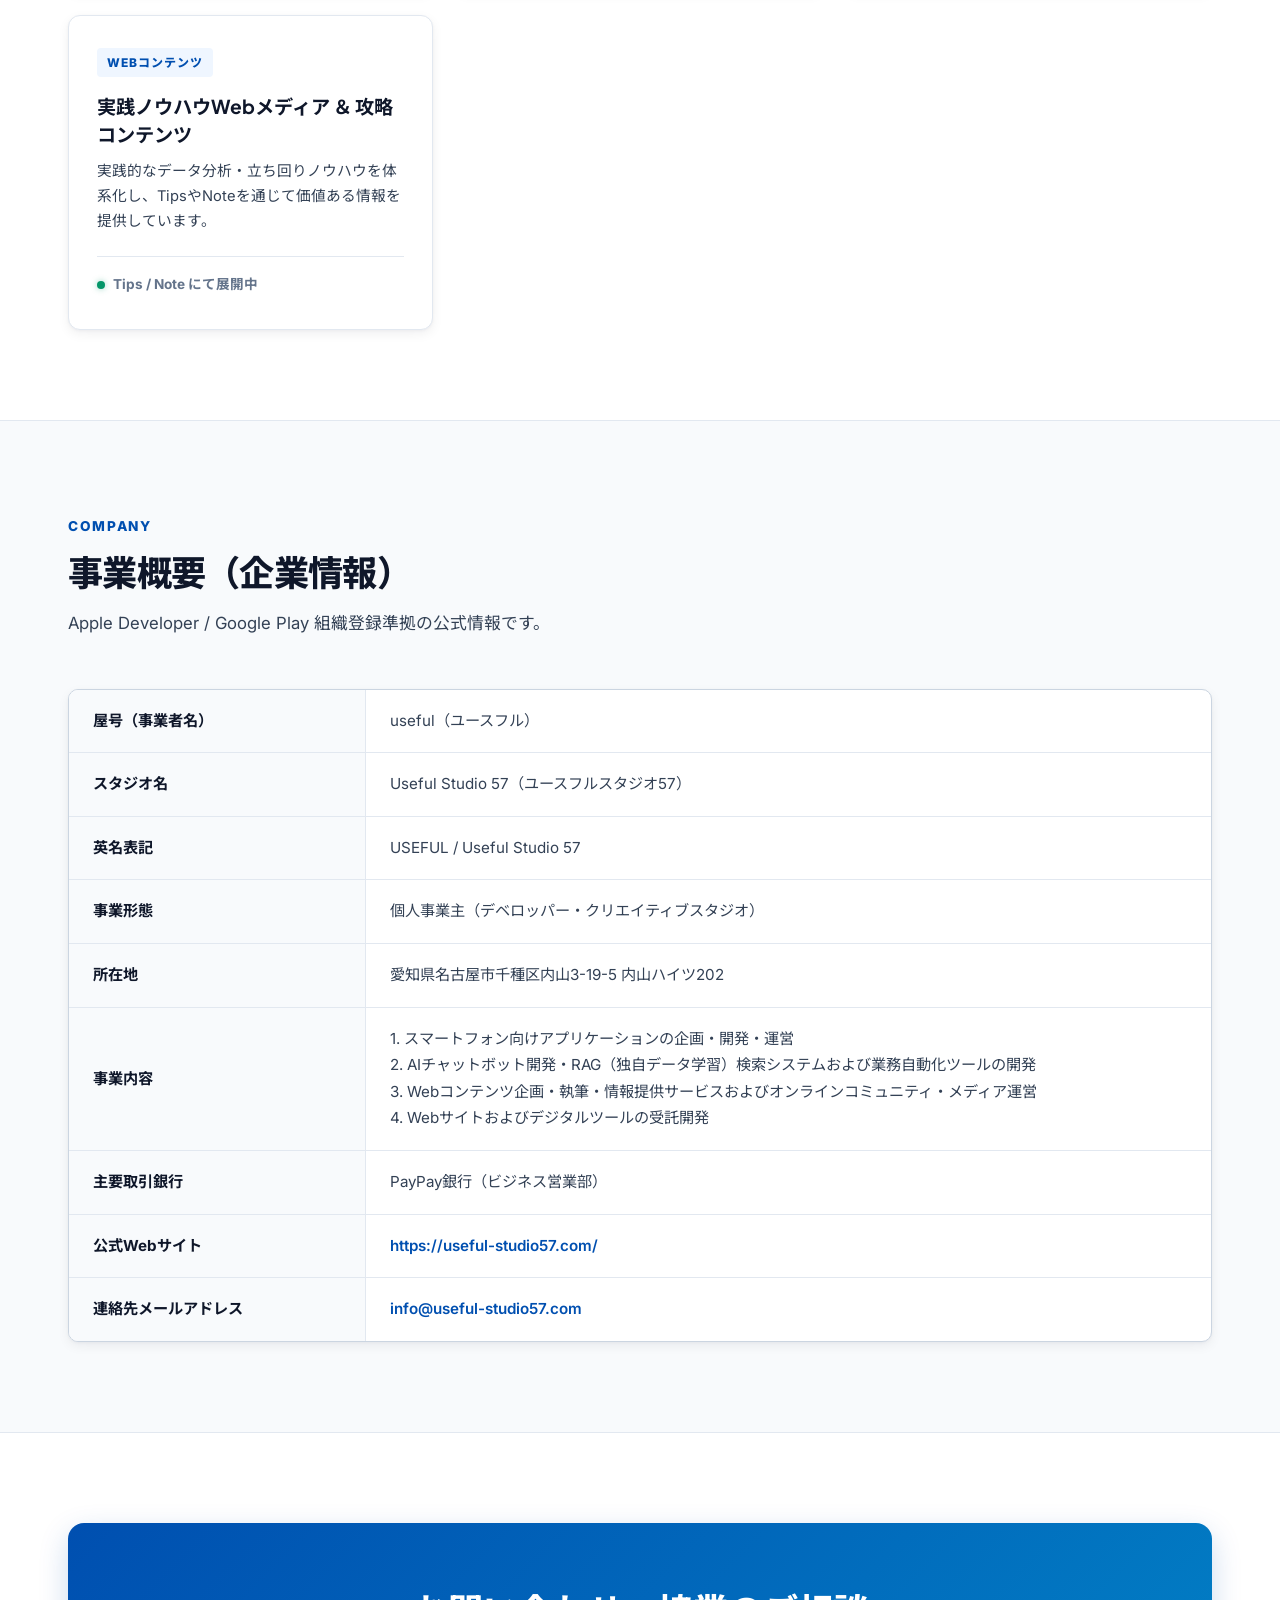
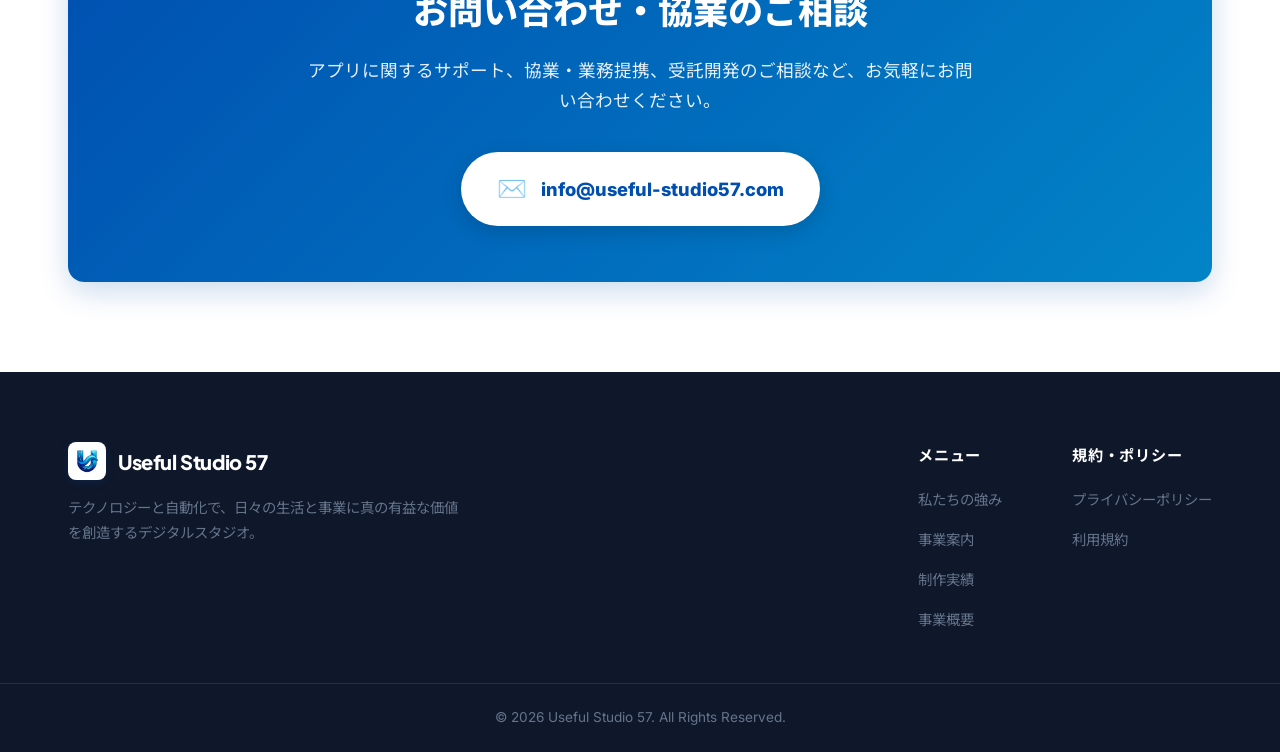
==== commit 32b7e624: "Remove strength number badges for ultra-minimalist card design" ====
--- a/index.html
+++ b/index.html
@@ -109,21 +109,18 @@
 
       <div class="strengths-grid">
         <div class="strength-card">
-          <div class="strength-icon-box">01</div>
           <h3 class="strength-title">数理モデルとアルゴリズム</h3>
           <p class="strength-desc">
             忘却曲線理論（SM-2 / FSRS）や行動経済学に基づいた学習・自己管理アルゴリズムをプロダクトに実装。感覚に頼らない「確実な成果」をユーザーに提供します。
           </p>
         </div>
         <div class="strength-card">
-          <div class="strength-icon-box">02</div>
           <h3 class="strength-title">データサイエンスと自動化</h3>
           <p class="strength-desc">
             現場の一次情報とシミュレーションデータを融合し、精緻な数理モデルを構築。煩雑なルーティンワークをAIエージェントで自動化し、生産性を最大化します。
           </p>
         </div>
         <div class="strength-card">
-          <div class="strength-icon-box">03</div>
           <h3 class="strength-title">徹底した使いやすさの追求</h3>
           <p class="strength-desc">
             操作の快適さ、レスポンス速度、直感的なUIデザインにこだわり、誰でも迷わず毎日快適に使えるクオリティの高い体験を形にします。
--- a/style.css
+++ b/style.css
@@ -535,8 +535,9 @@
 .strength-card {
   background: #ffffff;
   border: 1px solid var(--border-light);
+  border-top: 3px solid var(--corp-blue);
   border-radius: 12px;
-  padding: 32px 28px;
+  padding: 36px 30px;
   box-shadow: var(--shadow-card);
   transition: all var(--transition);
 }
@@ -544,23 +545,6 @@
 .strength-card:hover {
   transform: translateY(-4px);
   box-shadow: var(--shadow-hover);
-  border-color: var(--corp-blue);
-}
-
-.strength-icon-box {
-  width: 48px;
-  height: 48px;
-  background: var(--corp-blue-light);
-  color: var(--corp-blue);
-  display: flex;
-  align-items: center;
-  justify-content: center;
-  border-radius: 10px;
-  font-family: var(--font-heading);
-  font-size: 1.15rem;
-  font-weight: 800;
-  letter-spacing: -0.02em;
-  margin-bottom: 20px;
 }
 
 .strength-title {
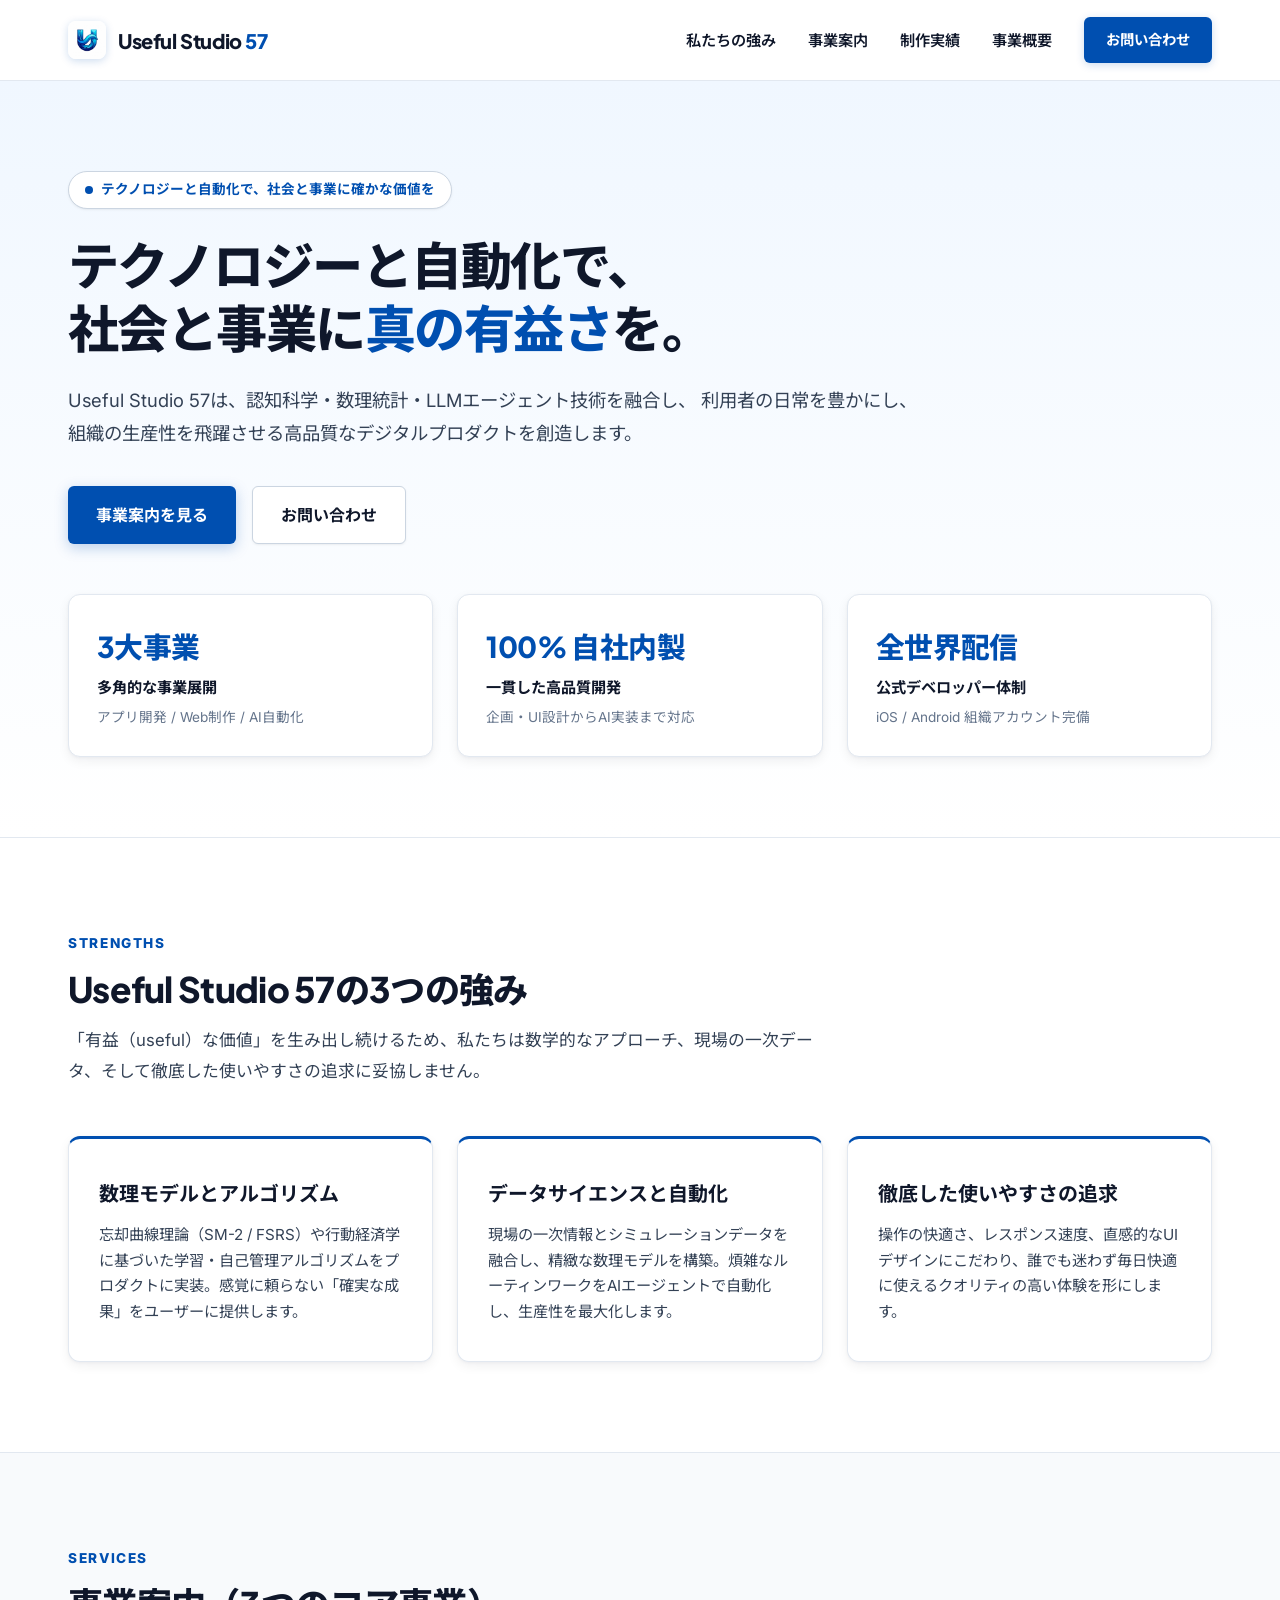
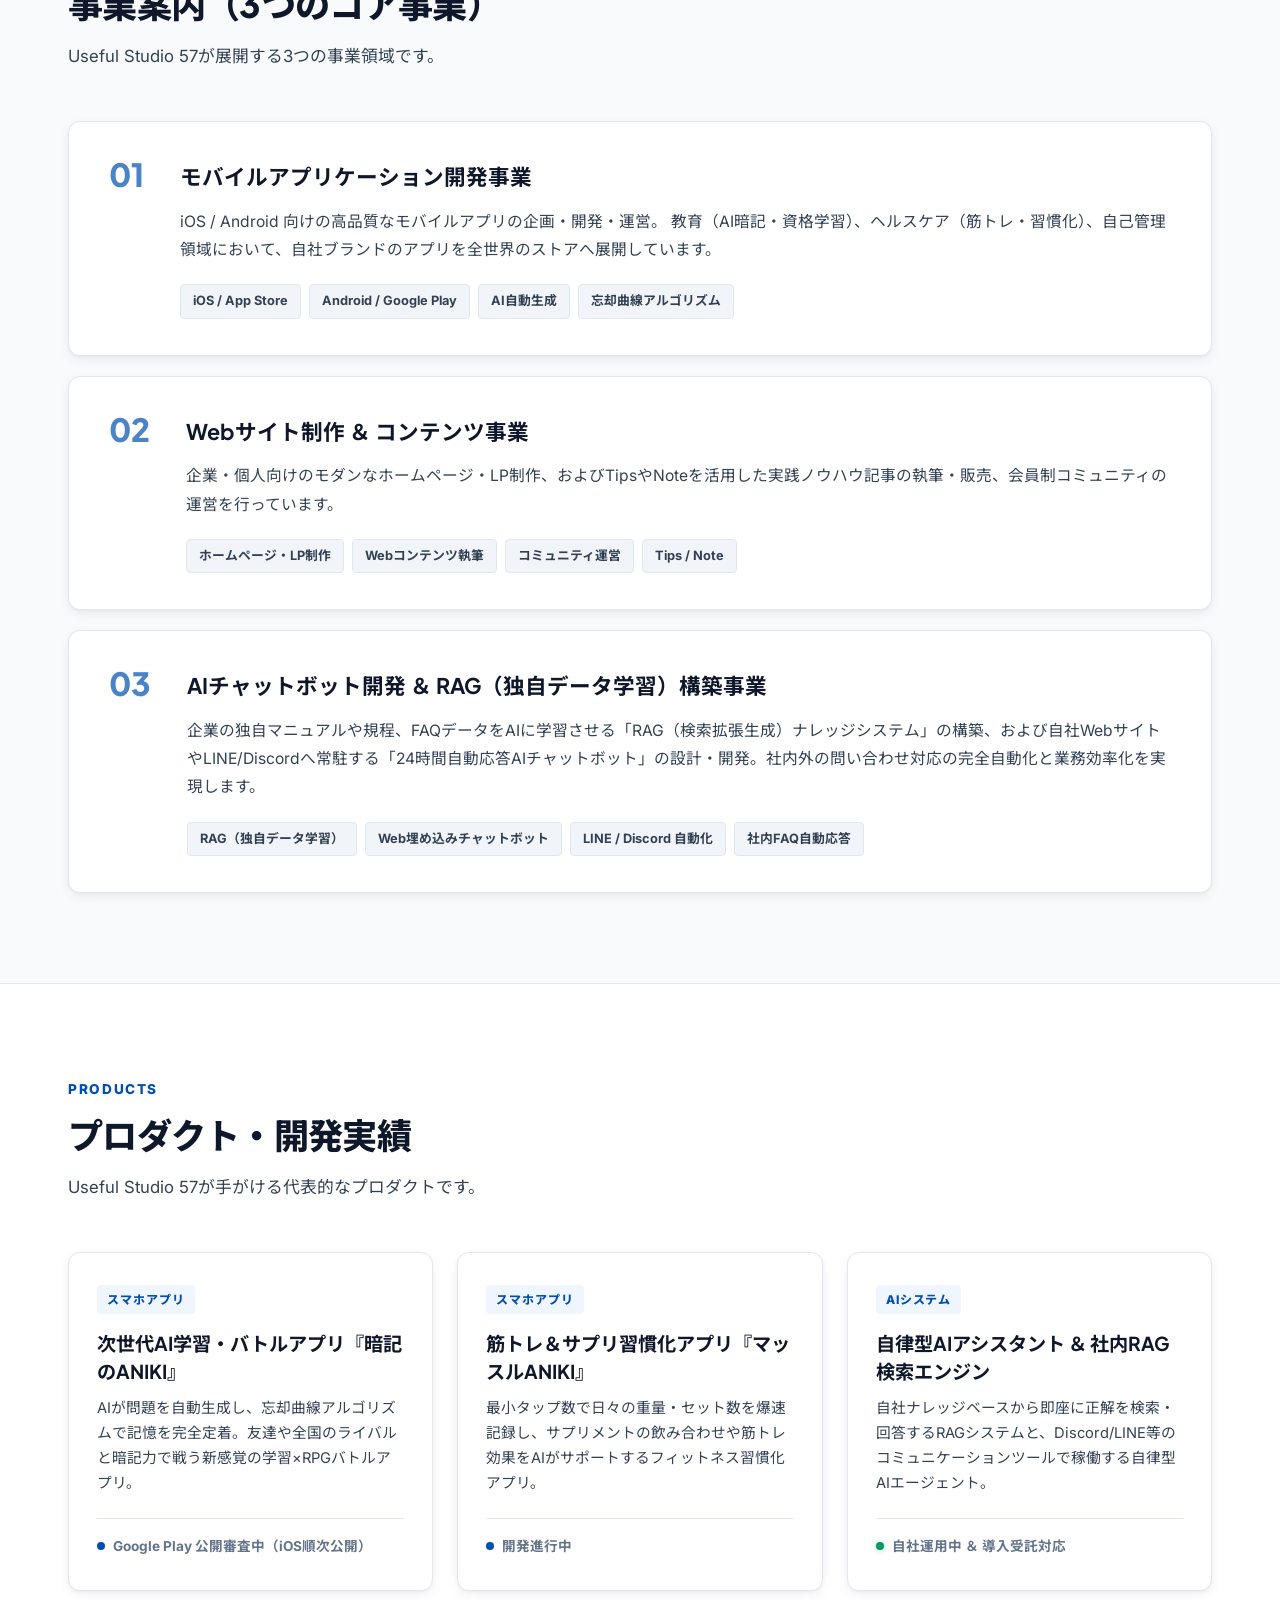
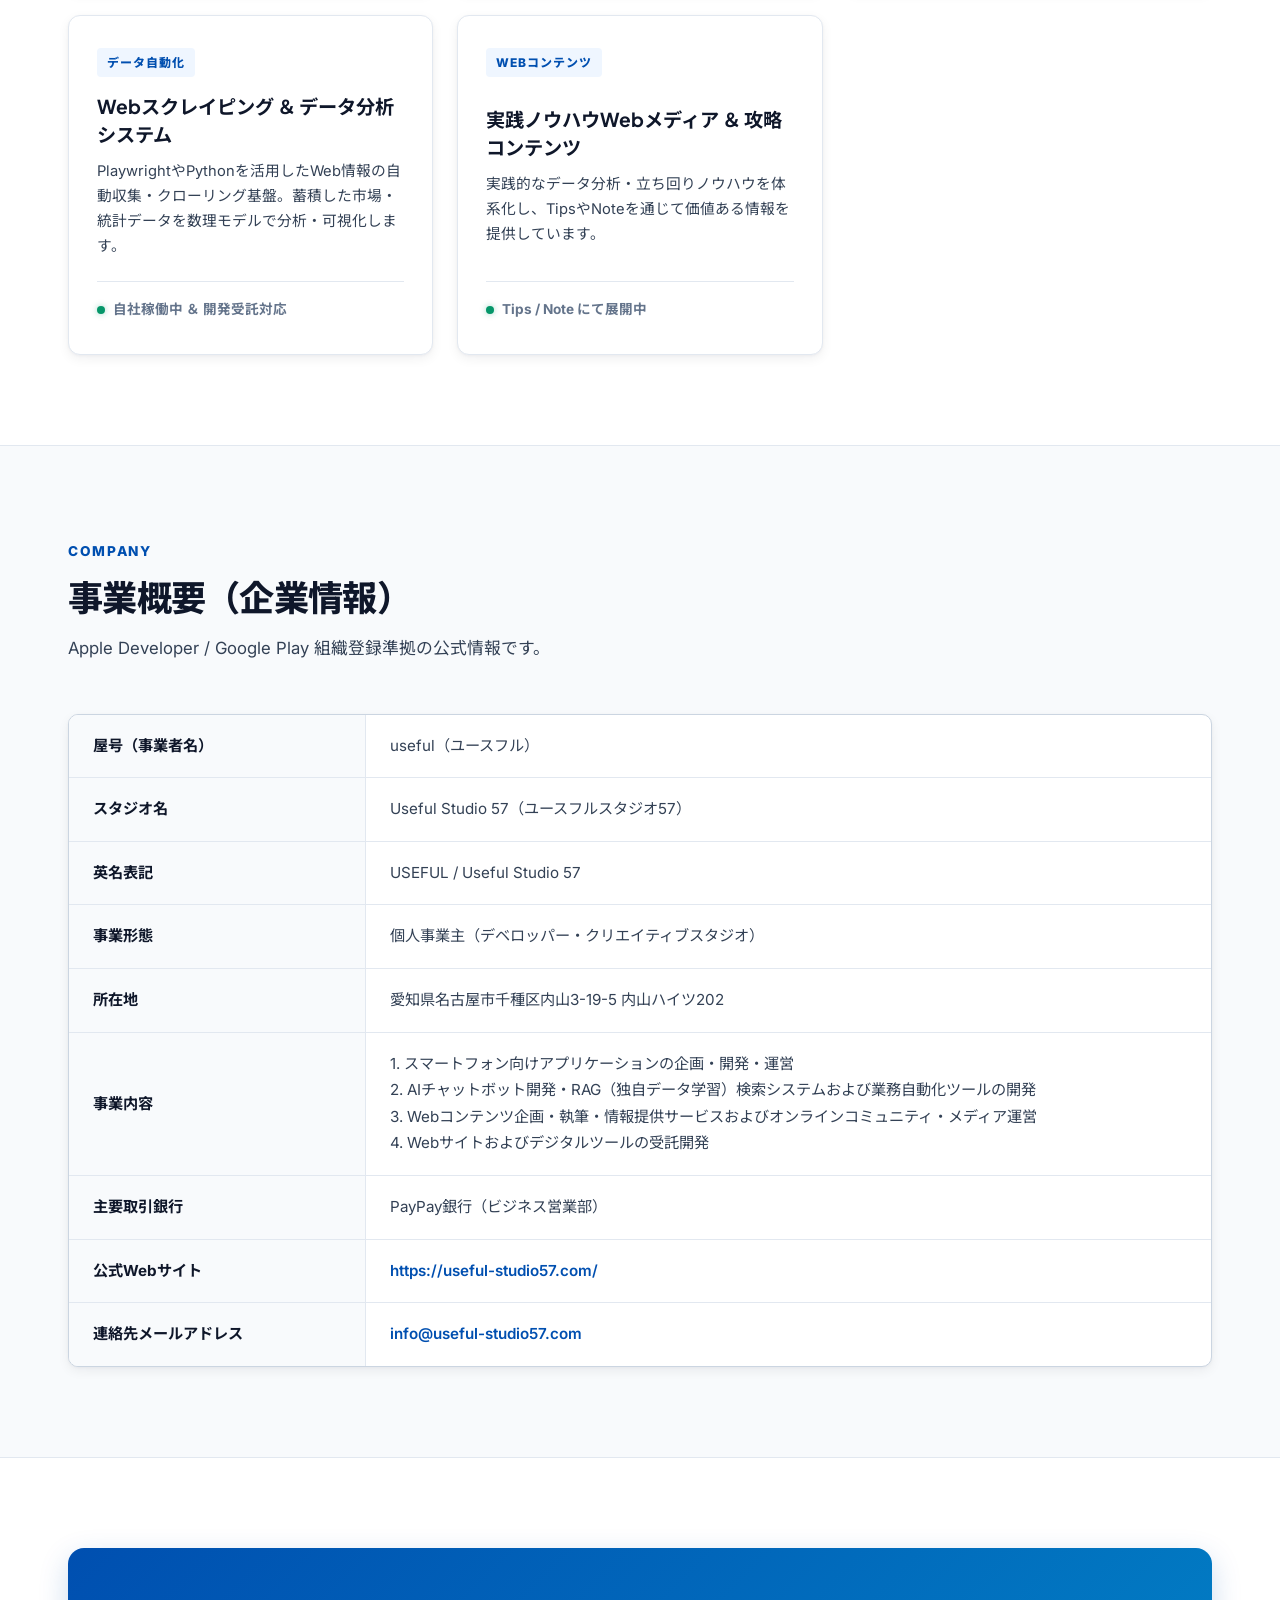
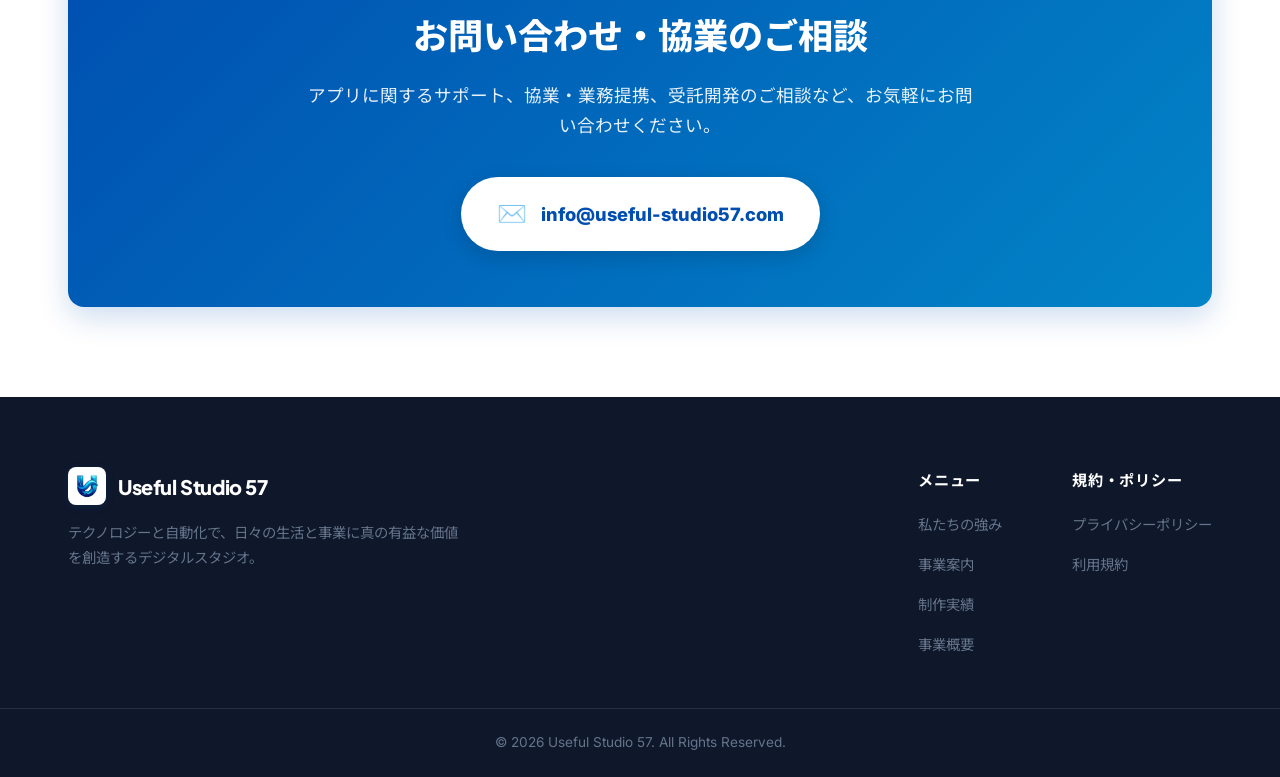
==== commit 519f1b2a: "Add Web scraping and data analysis to products and portfolio section" ====
--- a/index.html
+++ b/index.html
@@ -248,6 +248,20 @@
         </div>
 
         <div class="product-card">
+          <span class="product-category">データ自動化</span>
+          <div>
+            <h3 class="product-title">Webスクレイピング ＆ データ分析システム</h3>
+            <p class="product-desc">
+              PlaywrightやPythonを活用したWeb情報の自動収集・クローリング基盤。蓄積した市場・統計データを数理モデルで分析・可視化します。
+            </p>
+          </div>
+          <div class="product-footer">
+            <span class="status-dot active"></span>
+            <span>自社稼働中 ＆ 開発受託対応</span>
+          </div>
+        </div>
+
+        <div class="product-card">
           <span class="product-category">Webコンテンツ</span>
           <div>
             <h3 class="product-title">実践ノウハウWebメディア ＆ 攻略コンテンツ</h3>
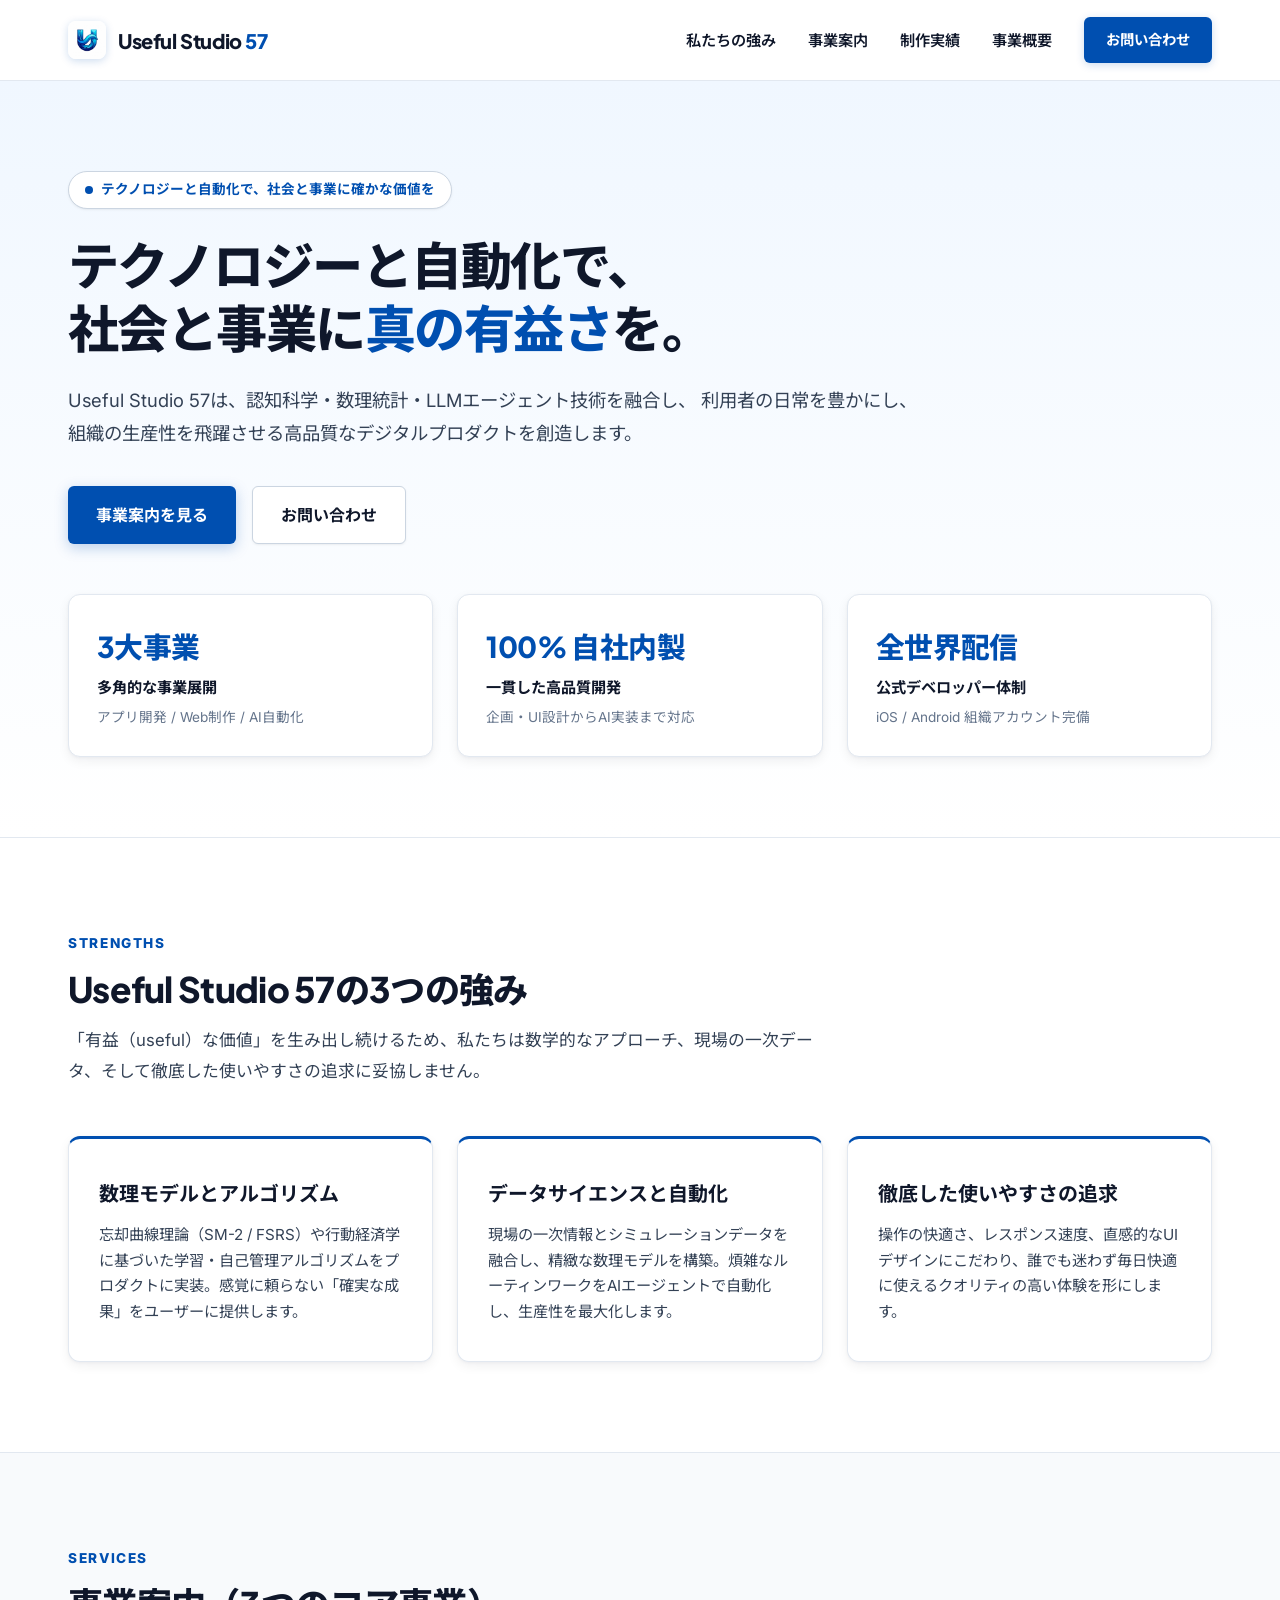
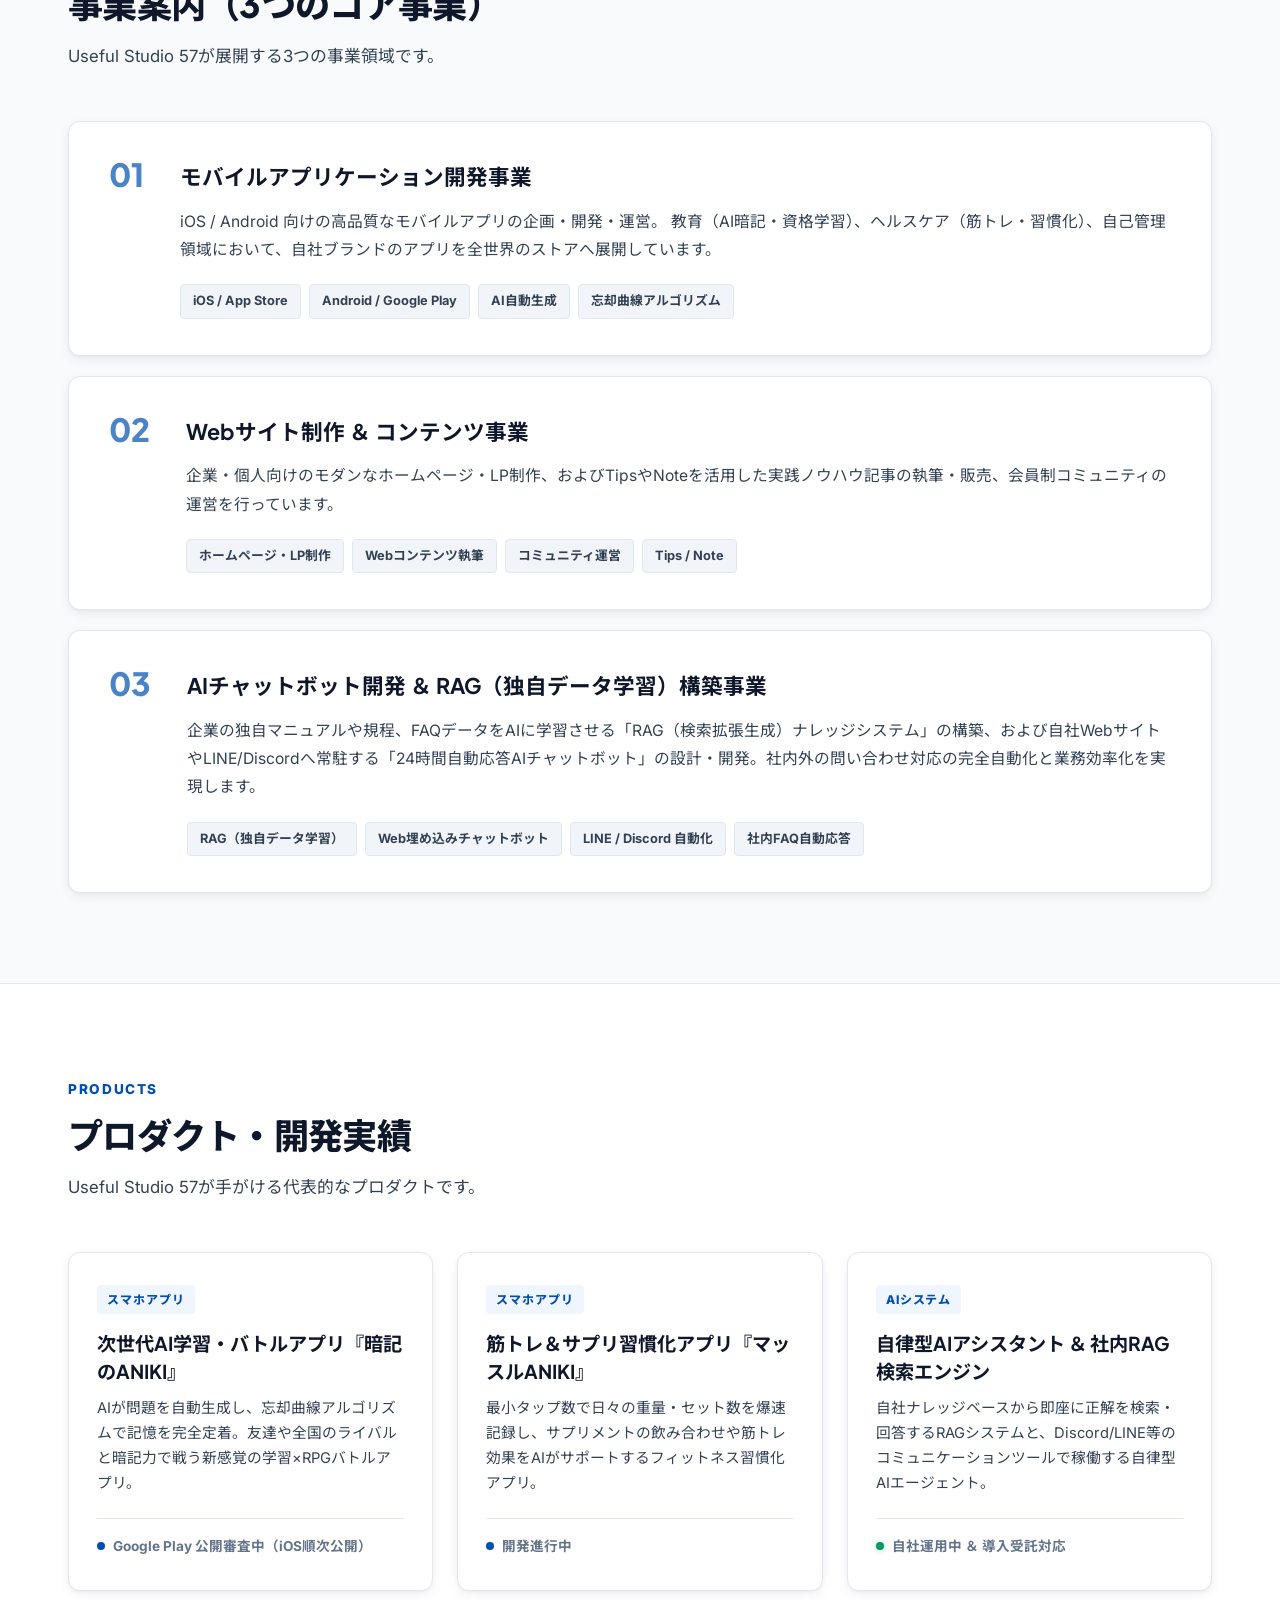
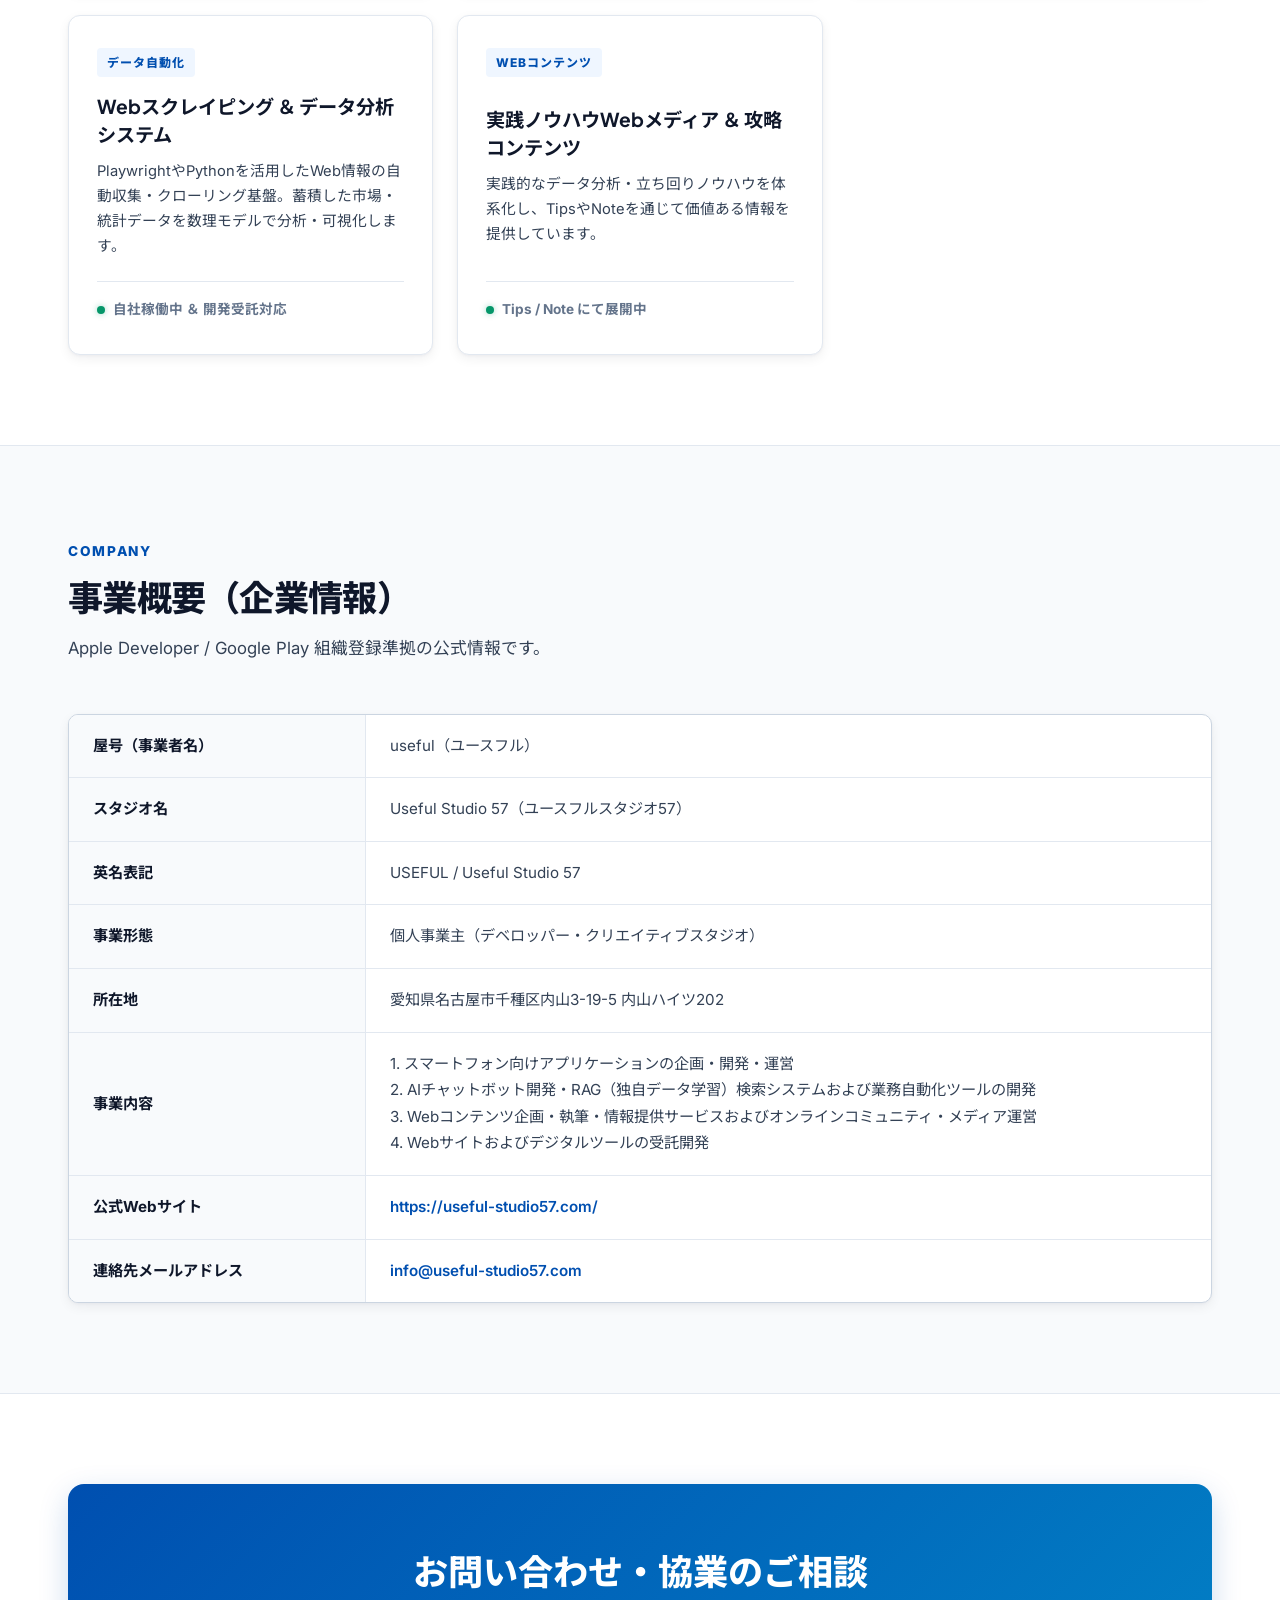
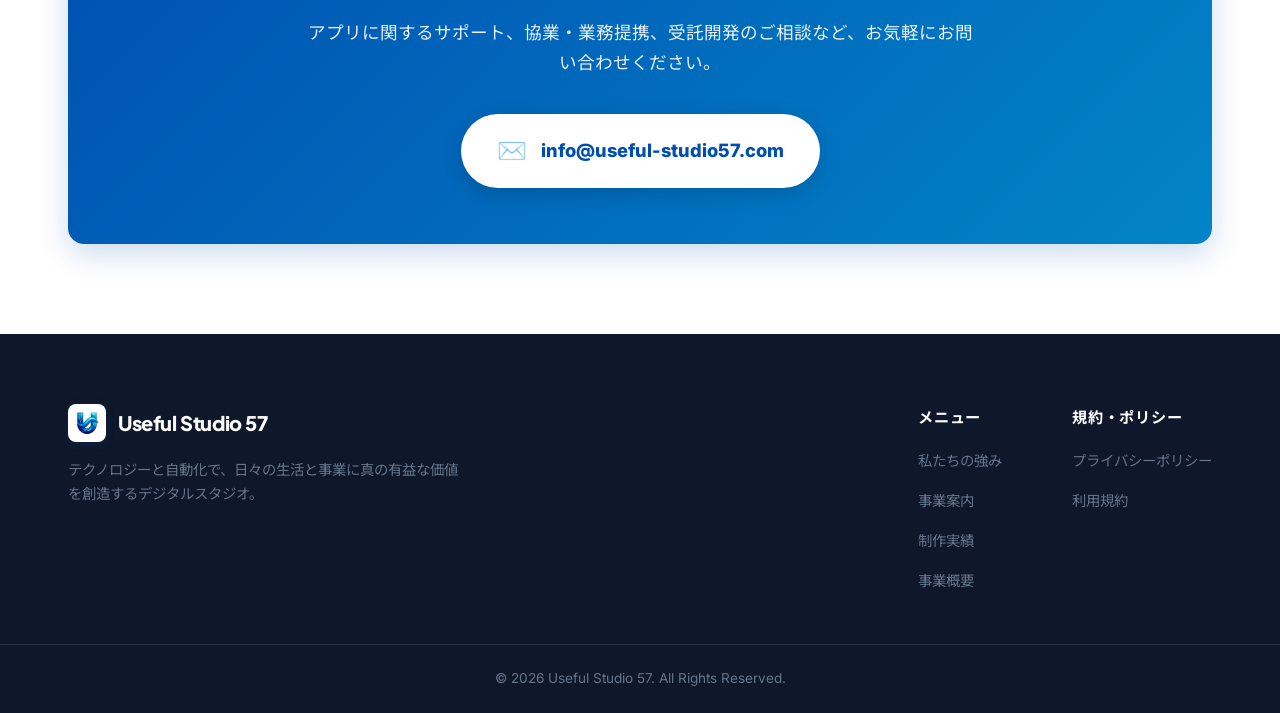
==== commit 5b68983f: "Remove bank information from corporate table for cleaner profile" ====
--- a/index.html
+++ b/index.html
@@ -320,10 +320,6 @@
               </td>
             </tr>
             <tr>
-              <th>主要取引銀行</th>
-              <td>PayPay銀行（ビジネス営業部）</td>
-            </tr>
-            <tr>
               <th>公式Webサイト</th>
               <td><a href="https://useful-studio57.com/">https://useful-studio57.com/</a></td>
             </tr>
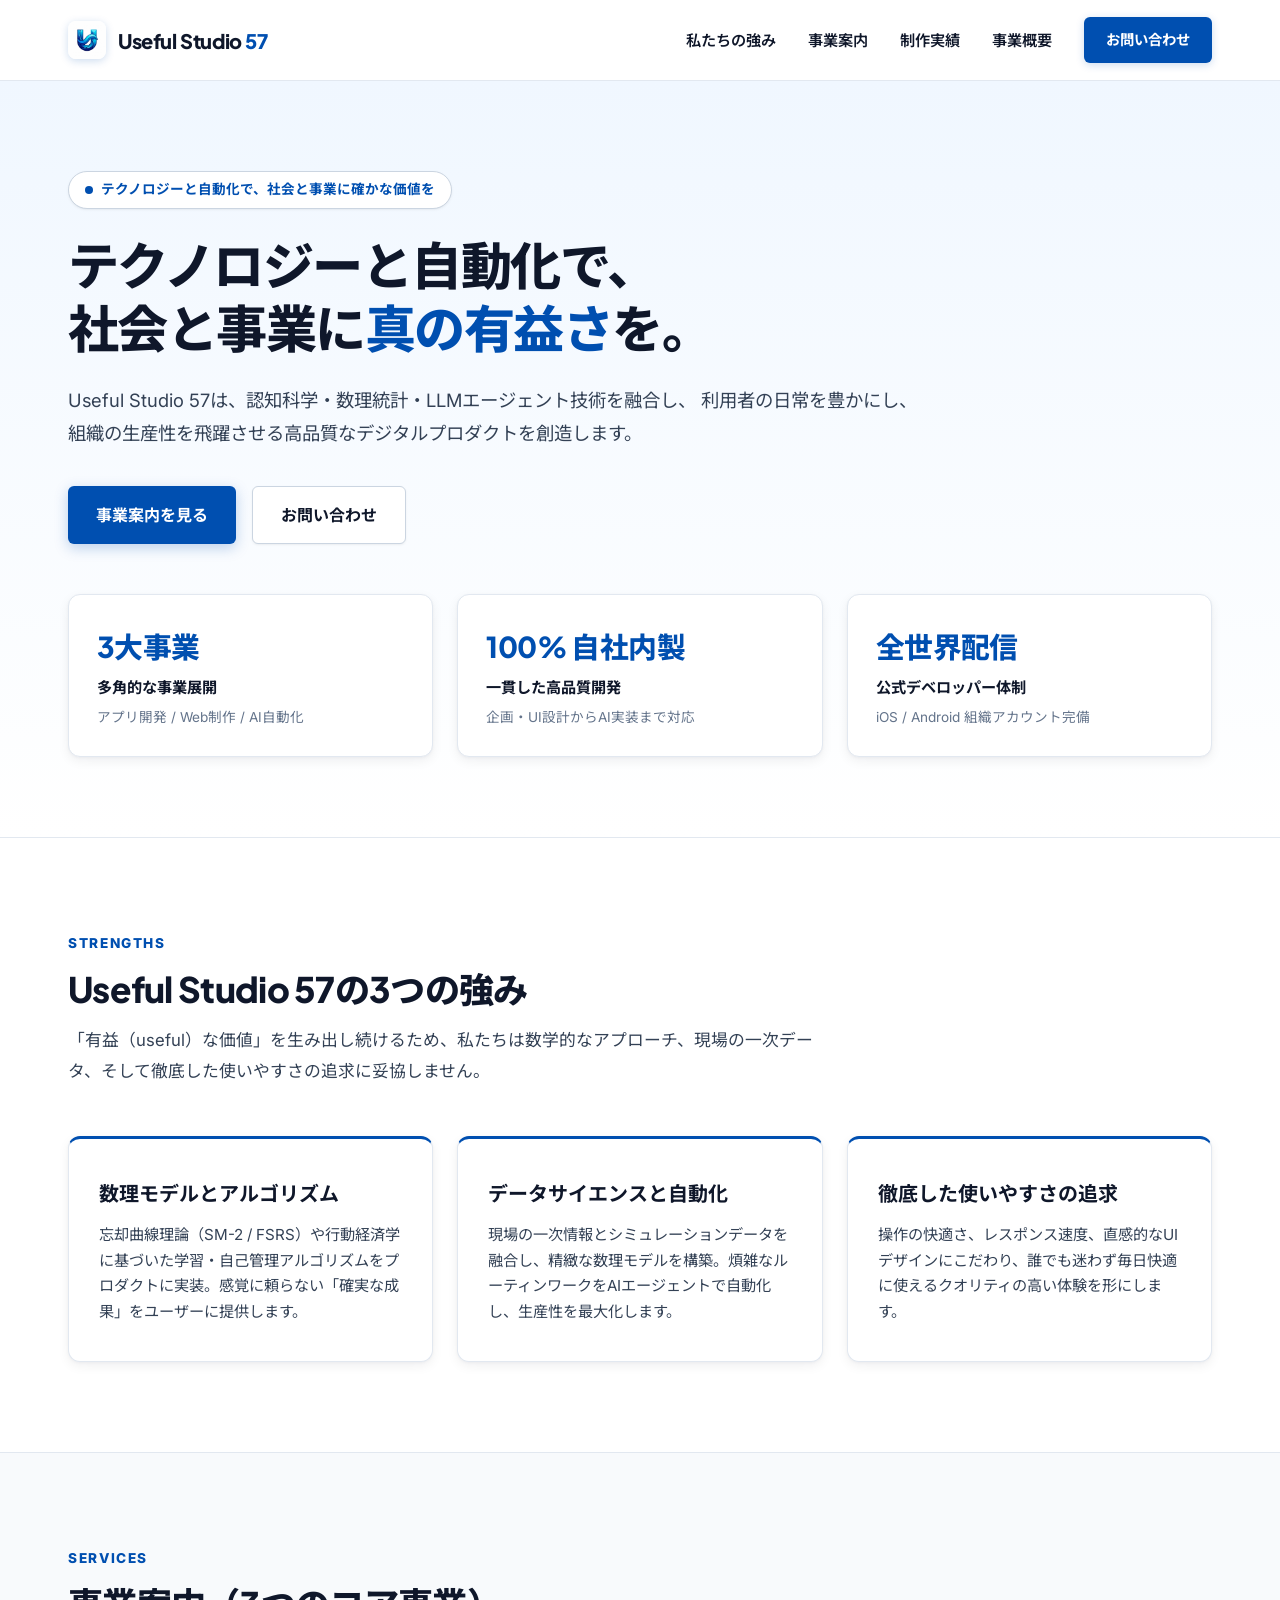
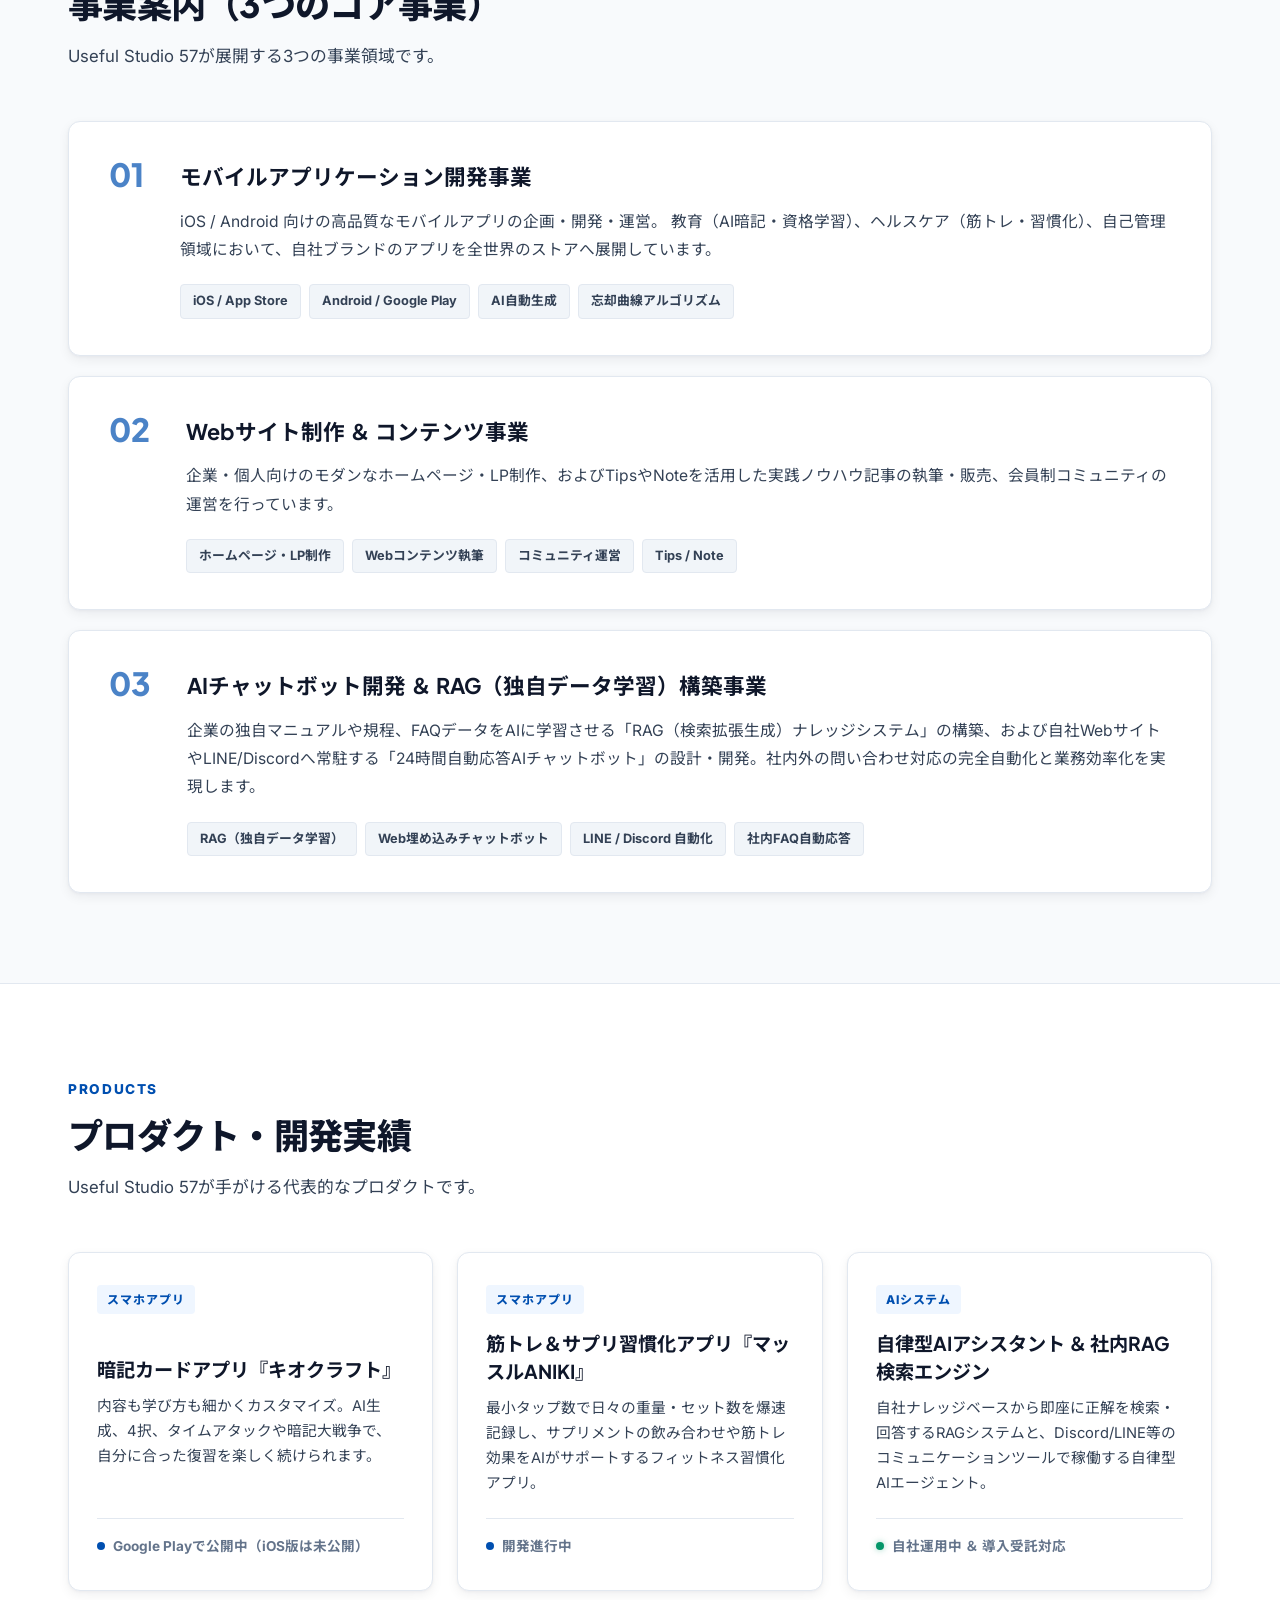
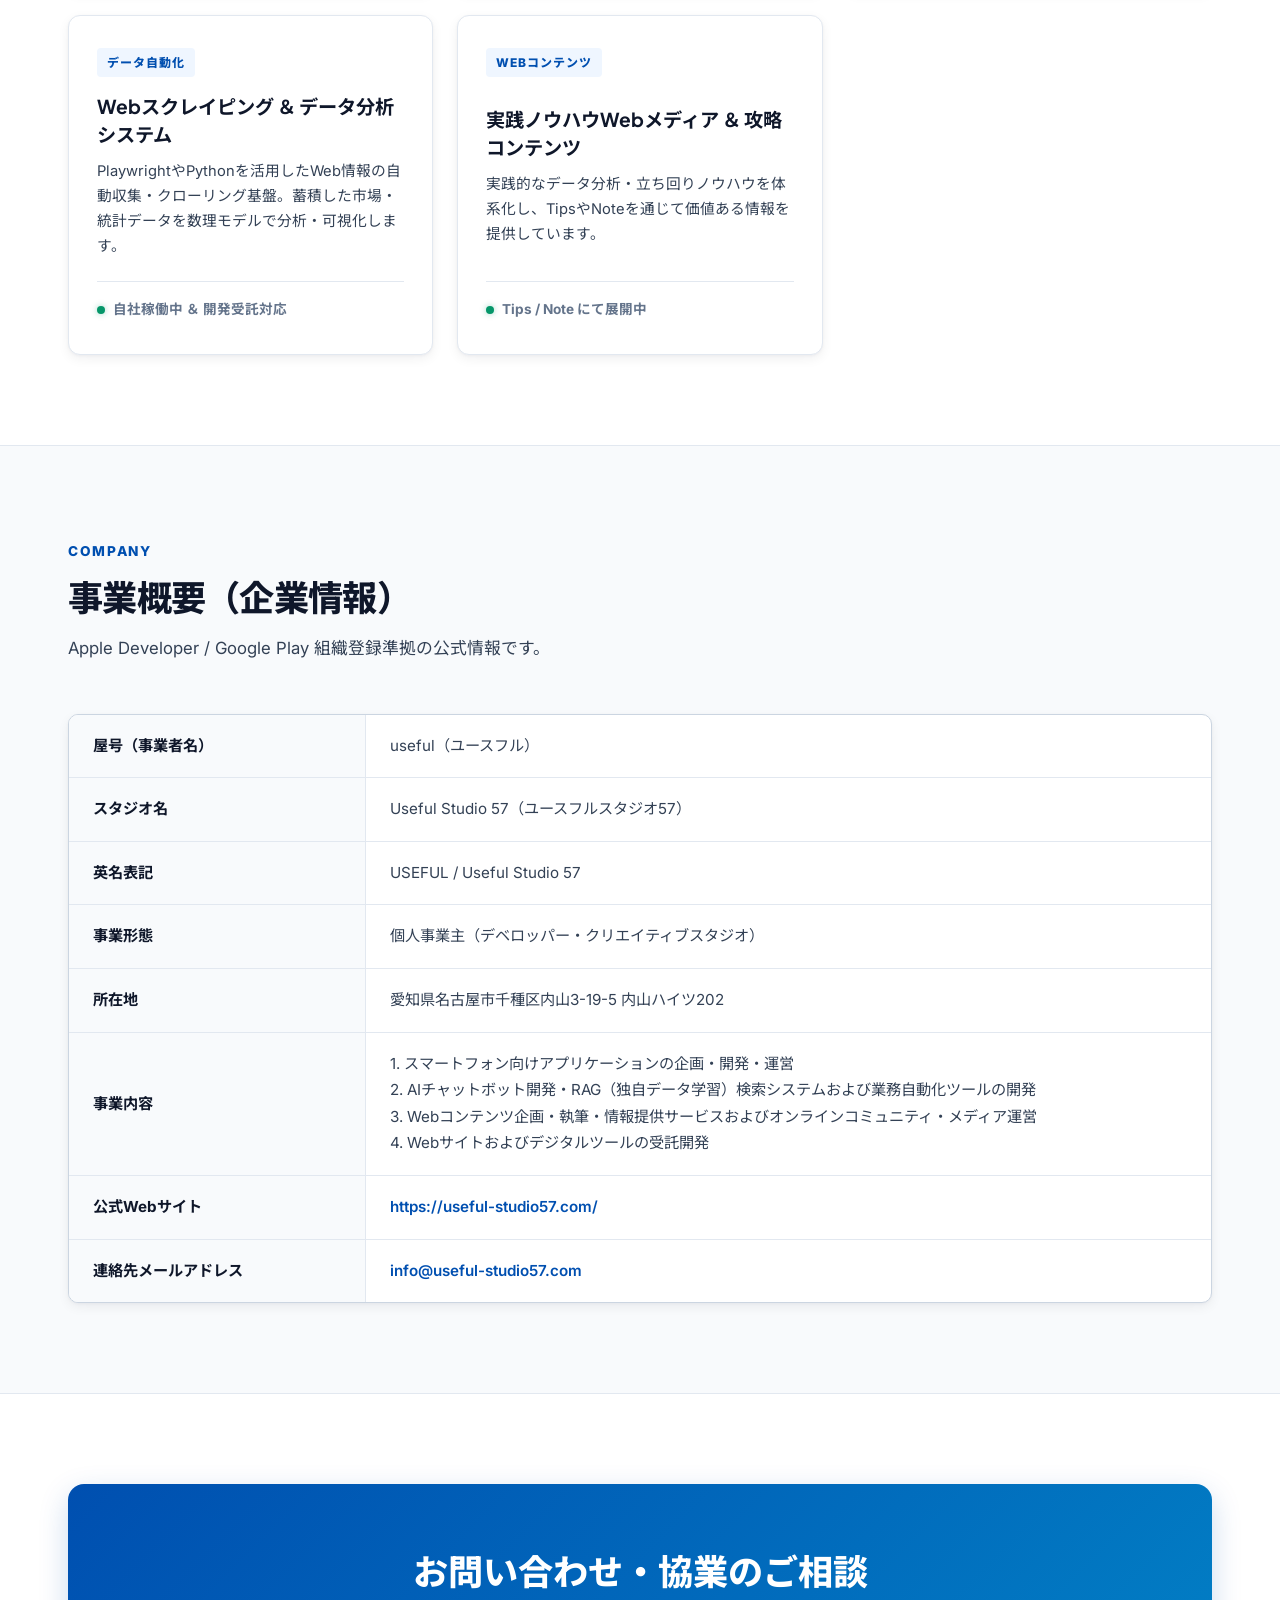
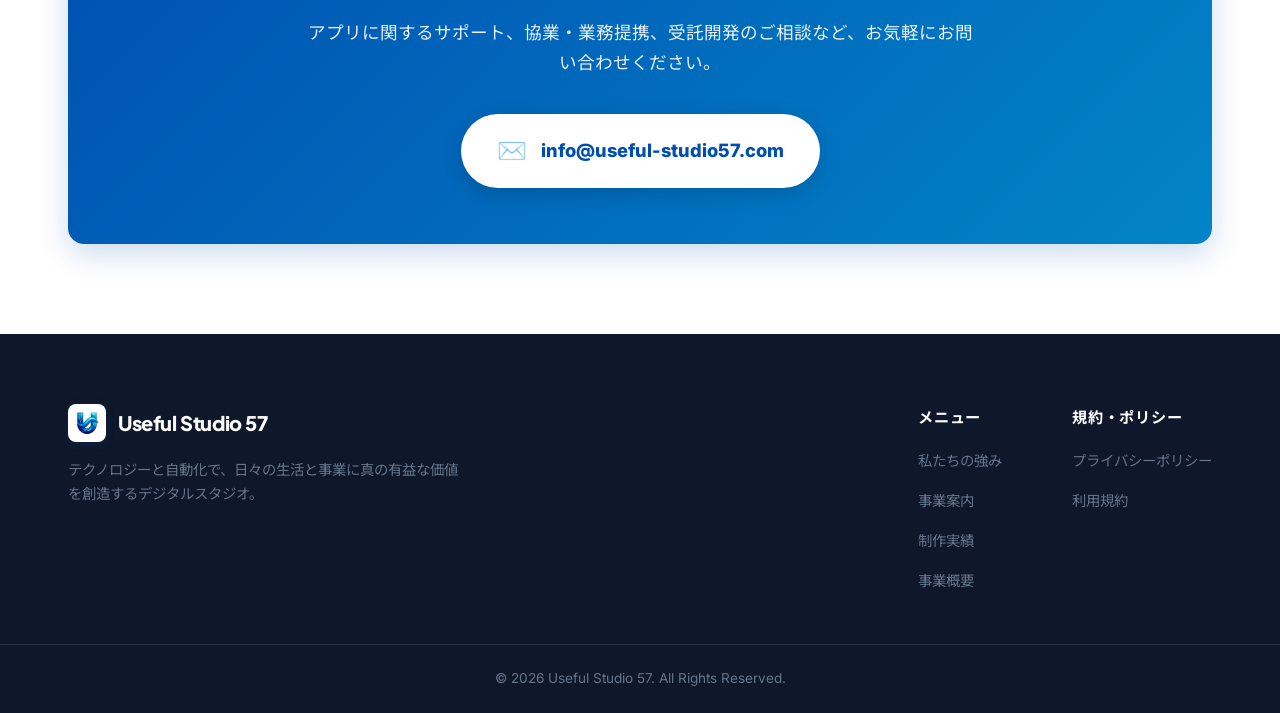
==== commit dfc712f3: "Update Kiocraft branding on official site" ====
--- a/index.html
+++ b/index.html
@@ -208,14 +208,14 @@
         <div class="product-card">
           <span class="product-category">スマホアプリ</span>
           <div>
-            <h3 class="product-title">次世代AI学習・バトルアプリ『暗記のANIKI』</h3>
-            <p class="product-desc">
-              AIが問題を自動生成し、忘却曲線アルゴリズムで記憶を完全定着。友達や全国のライバルと暗記力で戦う新感覚の学習×RPGバトルアプリ。
+            <h3 class="product-title">暗記カードアプリ『キオクラフト』</h3>
+            <p class="product-desc">
+              内容も学び方も細かくカスタマイズ。AI生成、4択、タイムアタックや暗記大戦争で、自分に合った復習を楽しく続けられます。
             </p>
           </div>
           <div class="product-footer">
             <span class="status-dot"></span>
-            <span>Google Play 公開審査中（iOS順次公開）</span>
+            <span>Google Playで公開中（iOS版は未公開）</span>
           </div>
         </div>
 
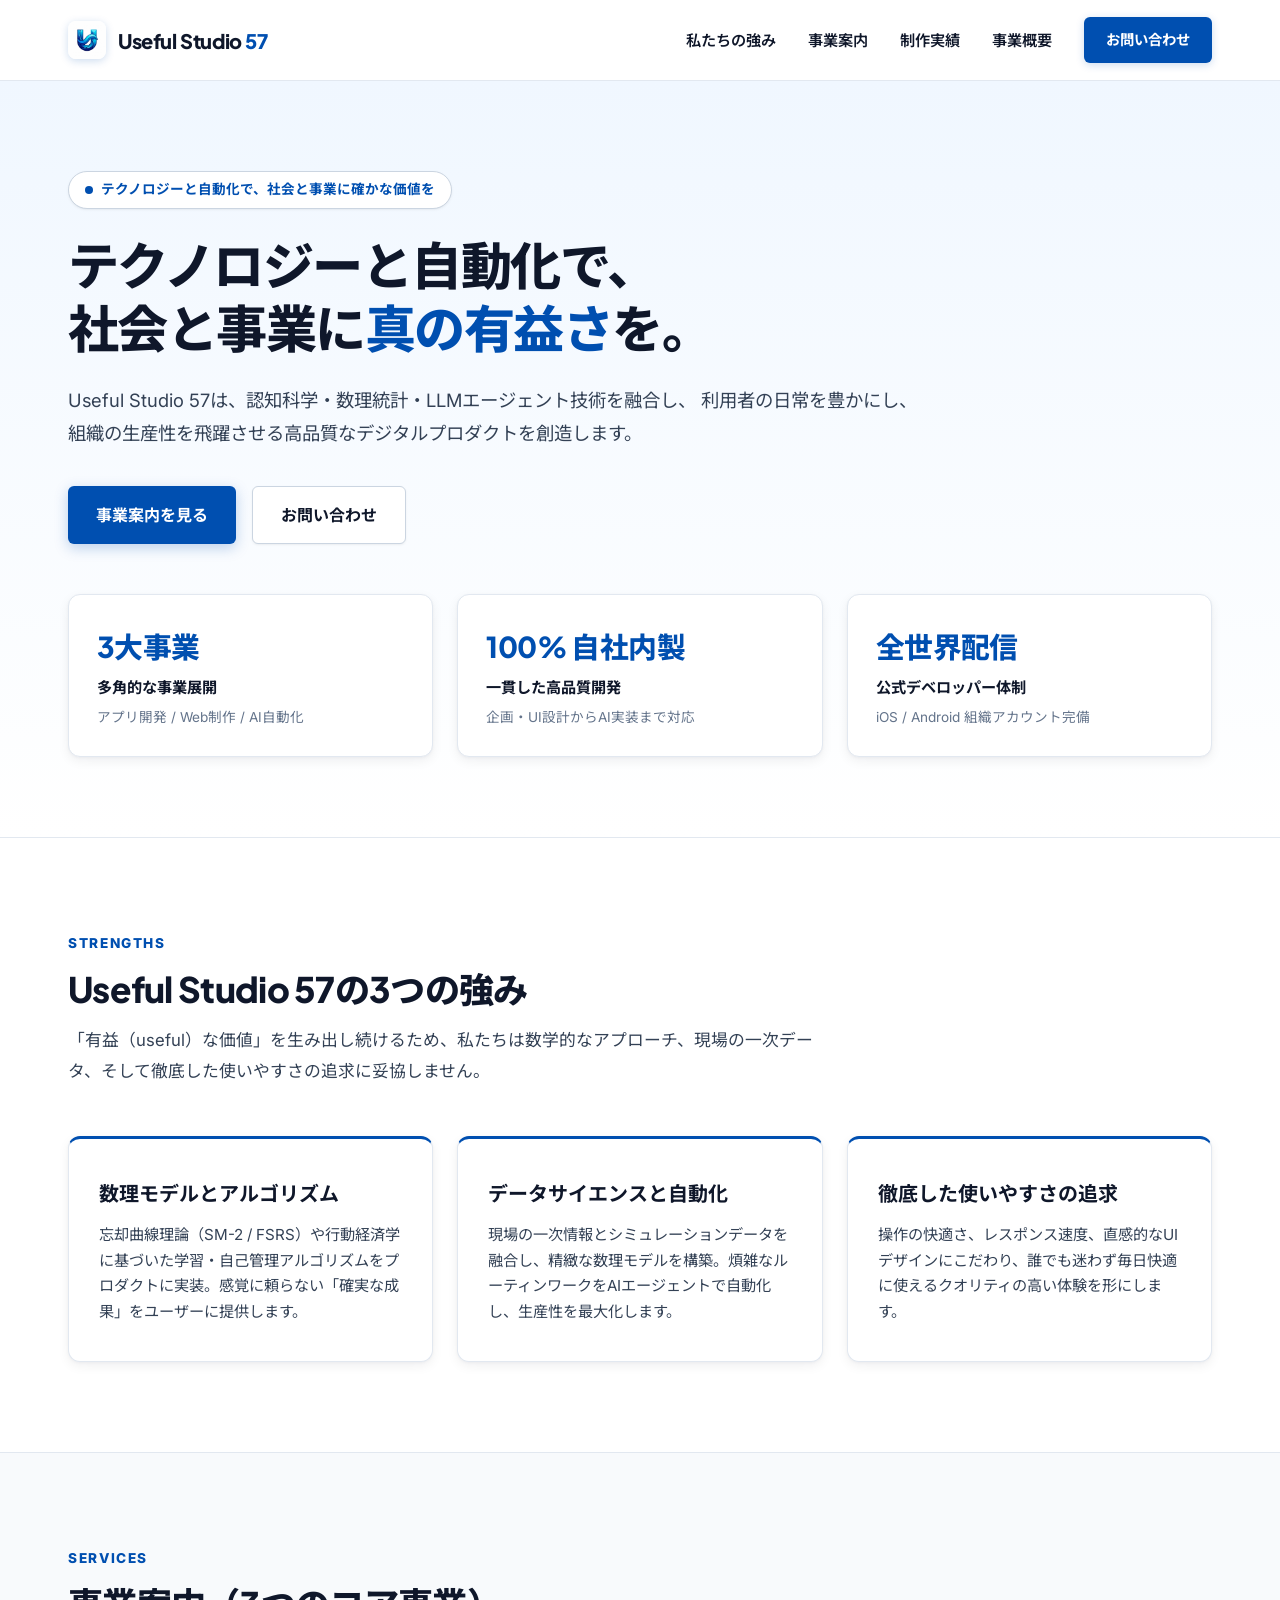
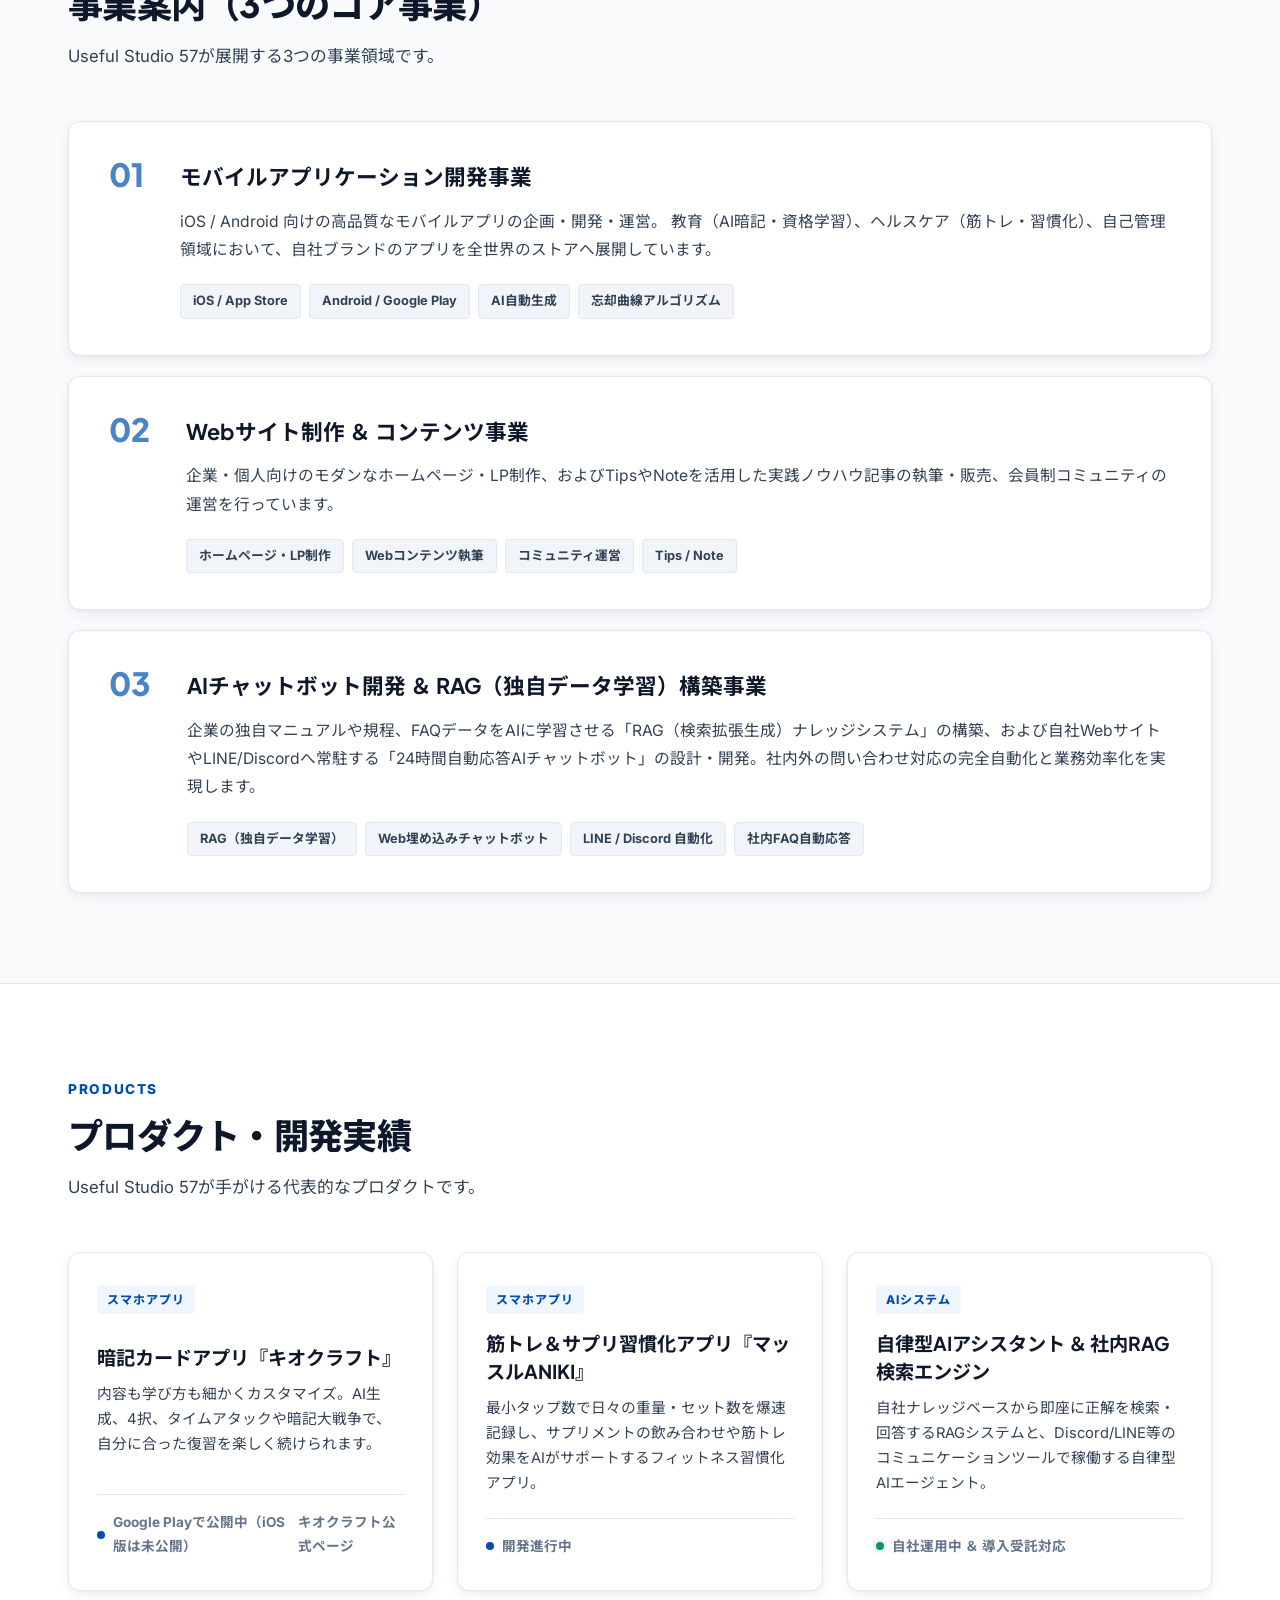
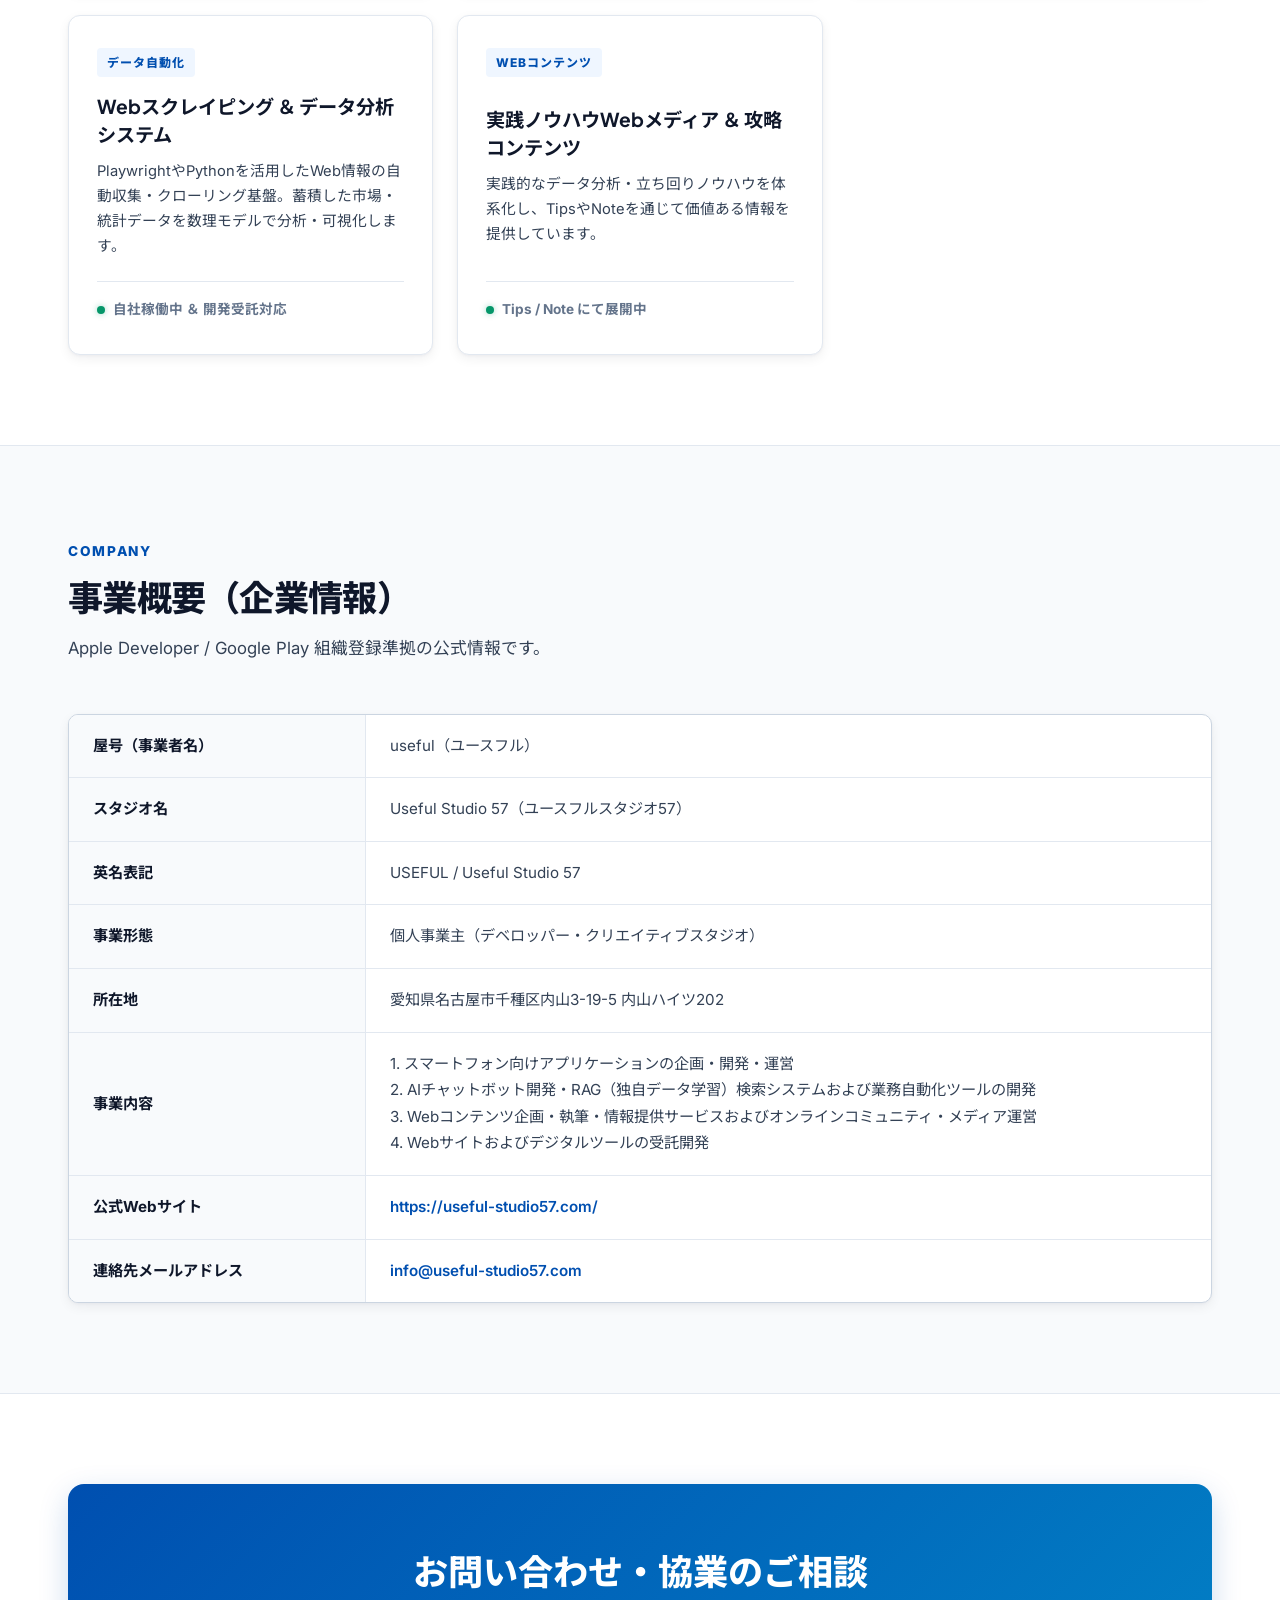
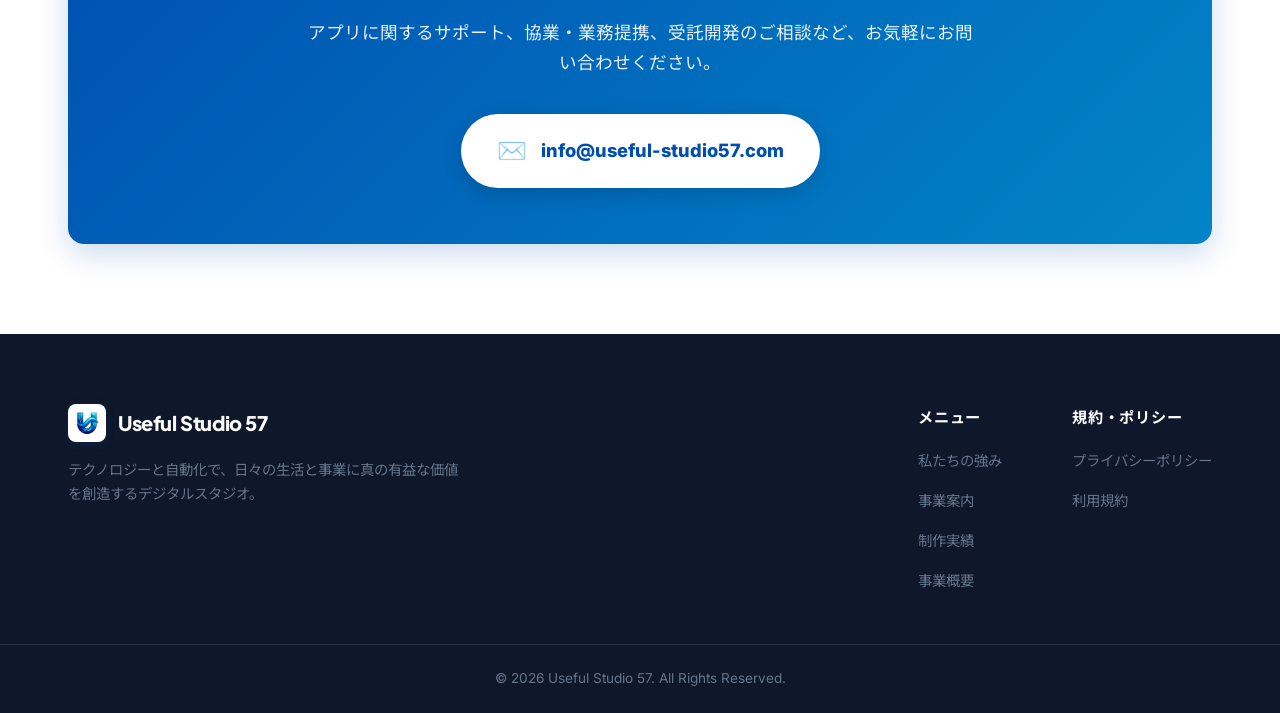
==== commit 5d9ed093: "Publish Kiocraft information under official domain" ====
--- a/index.html
+++ b/index.html
@@ -216,6 +216,7 @@
           <div class="product-footer">
             <span class="status-dot"></span>
             <span>Google Playで公開中（iOS版は未公開）</span>
+            <a href="/kiocraft/">キオクラフト公式ページ</a>
           </div>
         </div>
 
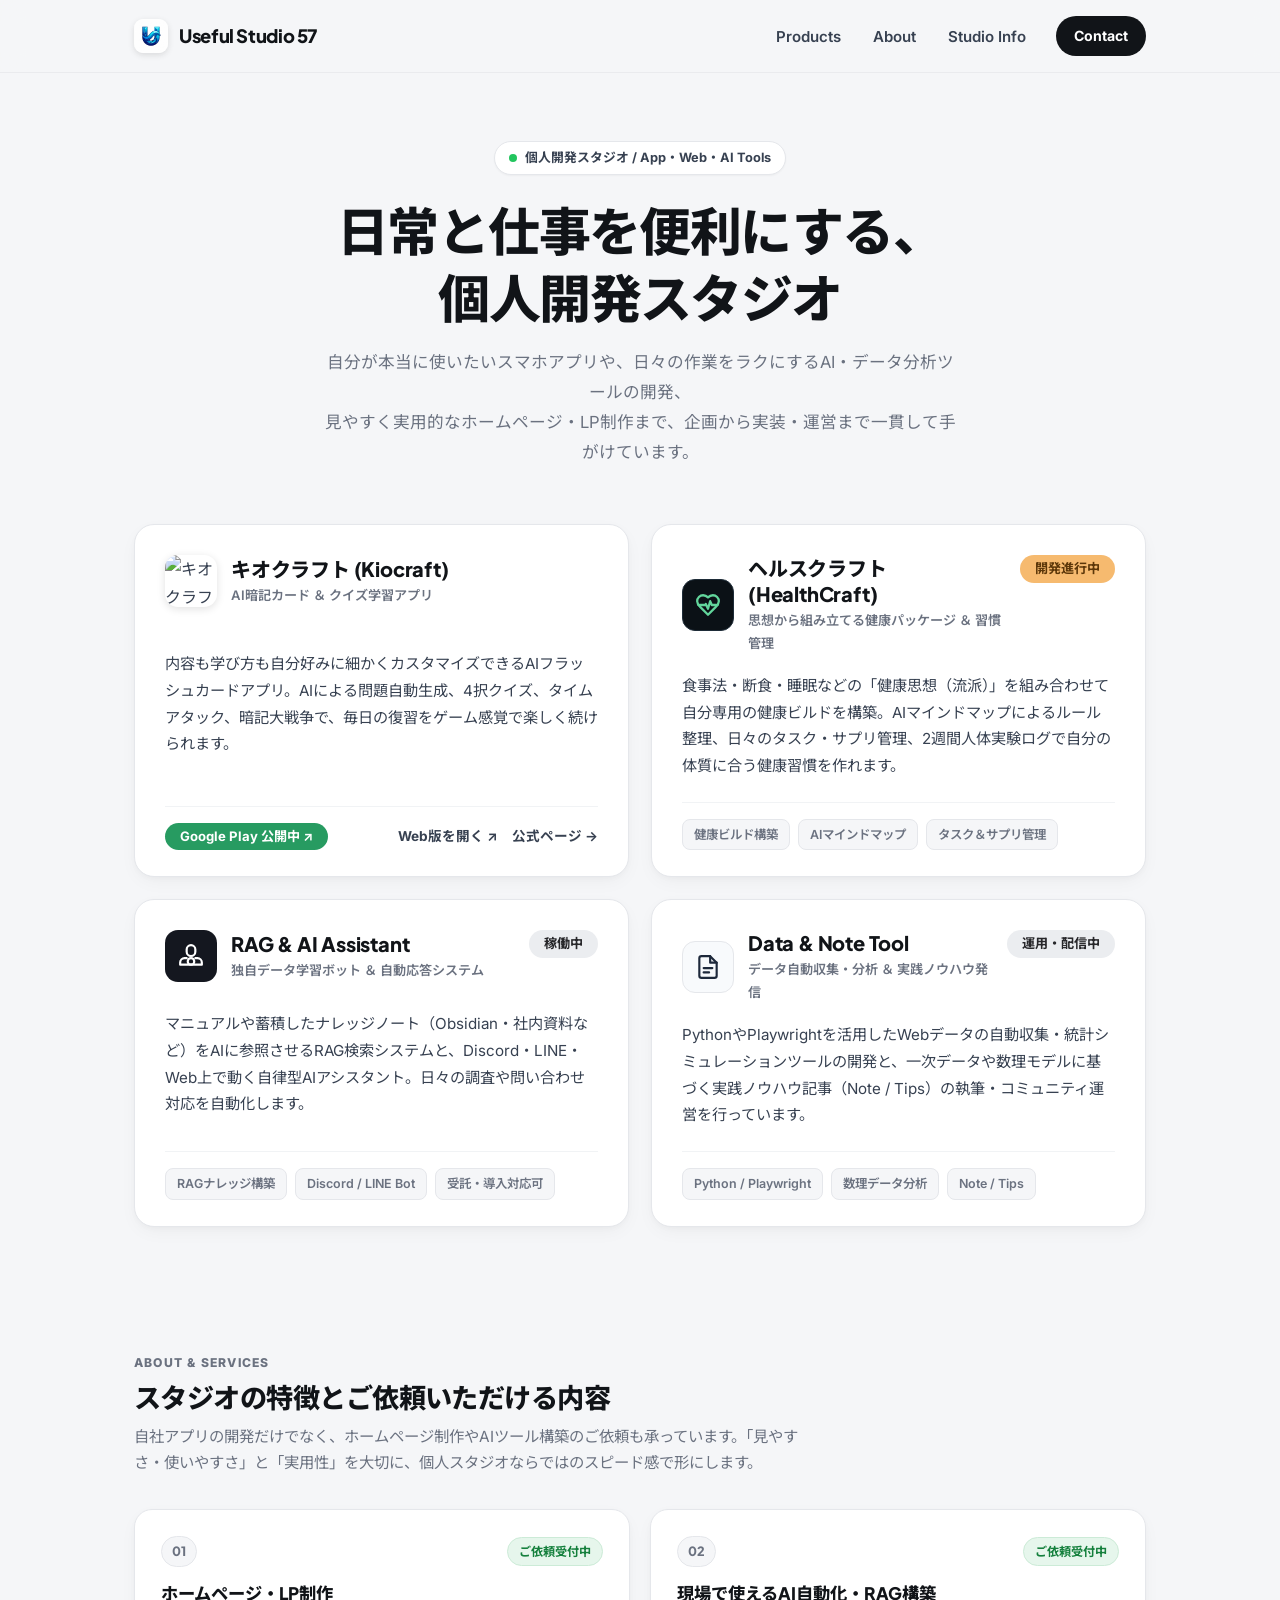
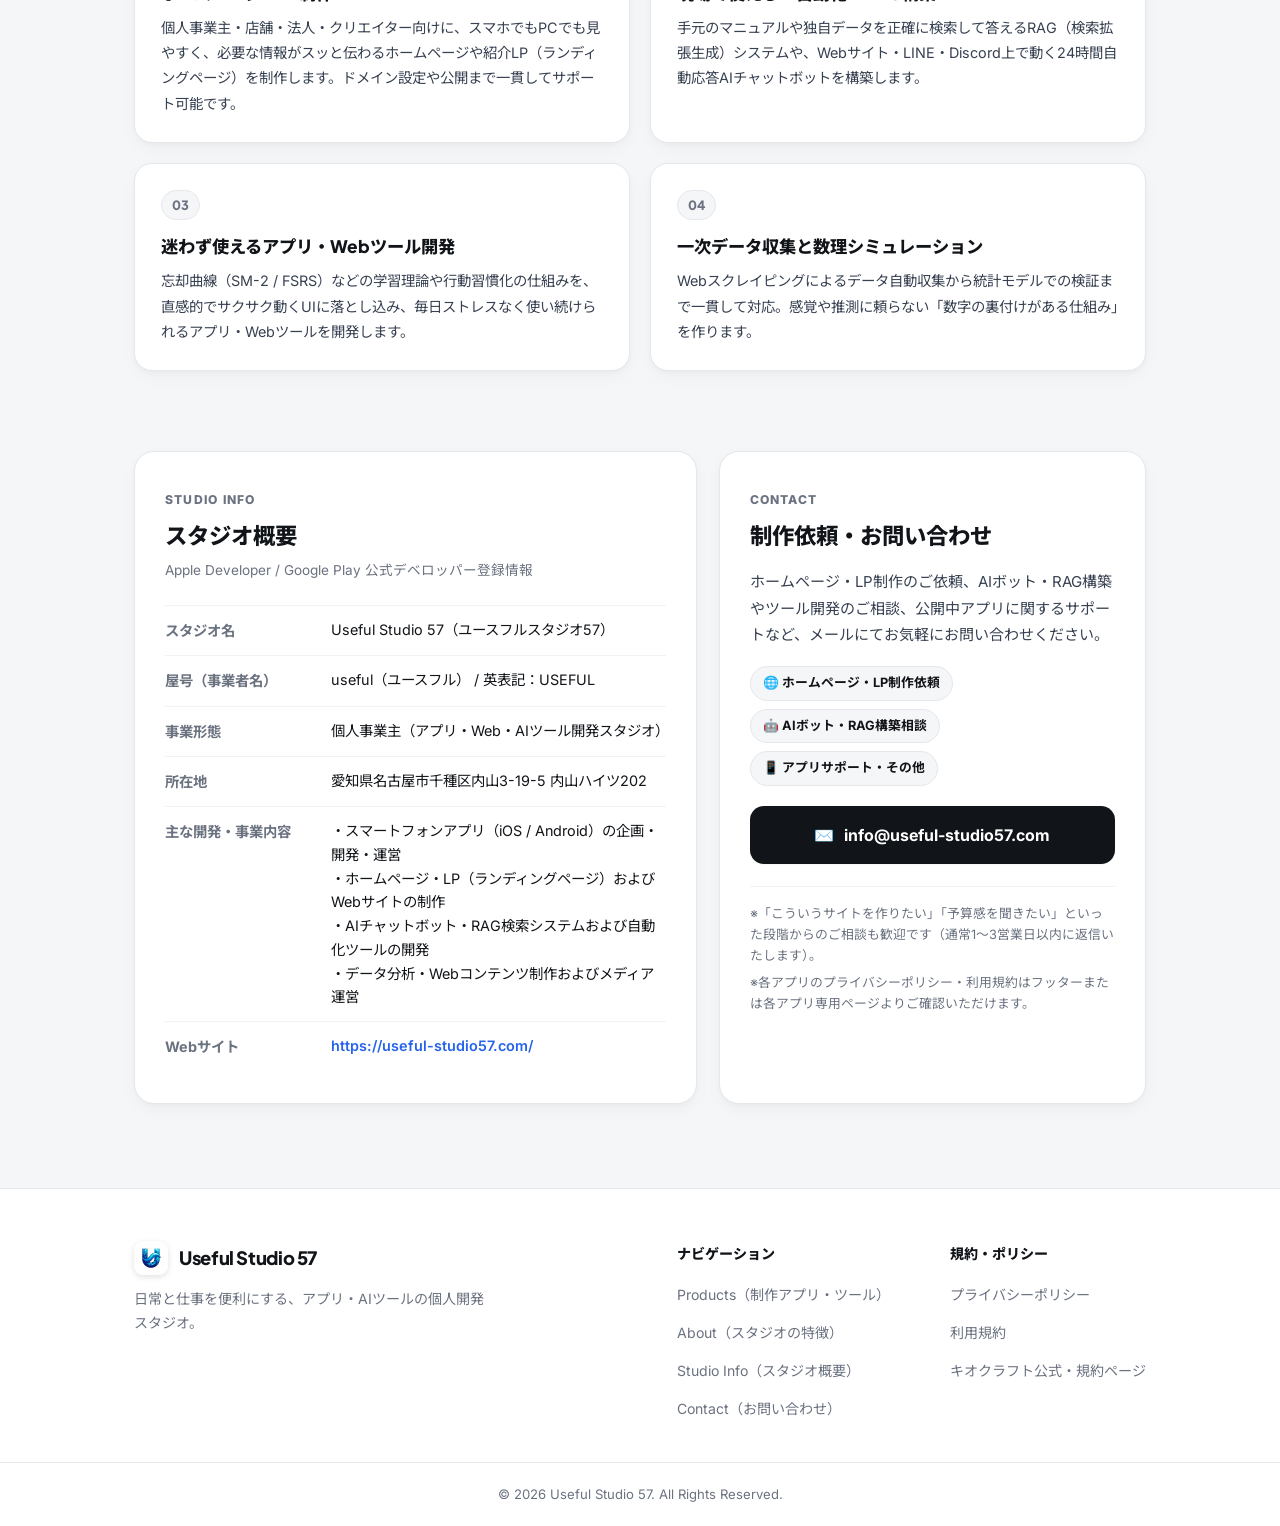
==== commit 46b97625: "Refresh official site with Bento Grid layout and studio service updates" ====
--- a/index.html
+++ b/index.html
@@ -3,16 +3,16 @@
 <head>
   <meta charset="UTF-8">
   <meta name="viewport" content="width=device-width, initial-scale=1.0">
-  <title>Useful Studio 57 | テクノロジーと自動化で、社会と事業に有益な価値を</title>
-  <meta name="description" content="Useful Studio 57（屋号：useful）は、AI・データサイエンス・自動化技術を融合し、高品質なモバイルアプリケーション開発、業務自動化ソリューション、数理データ分析を提供するデジタルプロダクトスタジオです。">
-  <meta name="keywords" content="Useful Studio 57, useful, ユースフル, アプリ開発, AI自動化, データ分析, モバイルアプリ, 個人開発, 名古屋">
+  <title>Useful Studio 57 | 日常と仕事を便利にする、個人開発スタジオ</title>
+  <meta name="description" content="Useful Studio 57（屋号：useful）は、スマホアプリ開発（キオクラフト・ヘルスクラフト）、ホームページ・LP制作、AI・RAG自動化ツール、データ分析システムを手がける個人開発スタジオです。">
+  <meta name="keywords" content="Useful Studio 57, useful, ユースフル, キオクラフト, ヘルスクラフト, ホームページ制作, LP制作, Web制作, アプリ開発, AI自動化, RAG, 個人開発, 名古屋">
   <link rel="canonical" href="https://useful-studio57.com/">
   <meta name="google-site-verification" content="JQ4Is4WoCe_sHUDoNTKJ3IssUY6TgXig72iz9S2-aww" />
   
   <!-- OGP / Social Meta -->
   <meta property="og:type" content="website">
-  <meta property="og:title" content="Useful Studio 57 | テクノロジーと自動化で有益な価値を創造する">
-  <meta property="og:description" content="AI・データサイエンス・自動化技術を融合したモバイルアプリケーション開発およびデジタルソリューションスタジオ。">
+  <meta property="og:title" content="Useful Studio 57 | 日常と仕事を便利にする、個人開発スタジオ">
+  <meta property="og:description" content="スマホアプリ開発、AI・RAG自動化ツール、データ分析システムを手がける個人開発スタジオ。">
   <meta property="og:url" content="https://useful-studio57.com/">
   <meta property="og:site_name" content="Useful Studio 57">
   
@@ -23,7 +23,7 @@
   <!-- Fonts: Inter & Plus Jakarta Sans & Noto Sans JP -->
   <link rel="preconnect" href="https://fonts.googleapis.com">
   <link rel="preconnect" href="https://fonts.gstatic.com" crossorigin>
-  <link href="https://fonts.googleapis.com/css2?family=Inter:wght@400;500;600;700;800&family=Noto+Sans+JP:wght@400;500;700;900&family=Plus+Jakarta+Sans:wght@600;700;800&display=swap" rel="stylesheet">
+  <link href="https://fonts.googleapis.com/css2?family=Inter:wght@400;500;600;700;800&family=Noto+Sans+JP:wght@400;500;700;800&family=Plus+Jakarta+Sans:wght@600;700;800&display=swap" rel="stylesheet">
   
   <link rel="stylesheet" href="style.css">
 </head>
@@ -38,11 +38,10 @@
       <div class="header-right">
         <nav class="main-nav" id="main-nav">
           <ul class="nav-list">
-            <li><a href="#about" class="nav-link">私たちの強み</a></li>
-            <li><a href="#services" class="nav-link">事業案内</a></li>
-            <li><a href="#products" class="nav-link">制作実績</a></li>
-            <li><a href="#company" class="nav-link">事業概要</a></li>
-            <li><a href="#contact" class="nav-contact-btn">お問い合わせ</a></li>
+            <li><a href="#products" class="nav-link">Products</a></li>
+            <li><a href="#about" class="nav-link">About</a></li>
+            <li><a href="#company" class="nav-link">Studio Info</a></li>
+            <li><a href="#contact" class="nav-contact-btn">Contact</a></li>
           </ul>
         </nav>
         <button class="mobile-toggle" id="mobile-toggle" aria-label="メニュー開閉">
@@ -54,301 +53,292 @@
     </div>
   </header>
 
-  <!-- Hero Section -->
-  <section class="hero-section" id="hero">
-    <div class="container hero-container">
-      <div class="hero-header">
-        <div class="hero-tag">
-          <span class="tag-badge"></span>
-          <span>テクノロジーと自動化で、社会と事業に確かな価値を</span>
+  <main>
+    <!-- Hero Section -->
+    <section class="hero-section" id="hero">
+      <div class="container hero-container">
+        <div class="hero-badge">
+          <span class="hero-badge-dot"></span>
+          <span>個人開発スタジオ / App・Web・AI Tools</span>
         </div>
         <h1 class="hero-title">
-          テクノロジーと自動化で、<br>
-          社会と事業に<span class="highlight-blue">真の有益さ</span>を。
+          日常と仕事を便利にする、<br>個人開発スタジオ
         </h1>
         <p class="hero-desc">
-          Useful Studio 57は、認知科学・数理統計・LLMエージェント技術を融合し、
-          利用者の日常を豊かにし、組織の生産性を飛躍させる高品質なデジタルプロダクトを創造します。
+          自分が本当に使いたいスマホアプリや、日々の作業をラクにするAI・データ分析ツールの開発、<br class="pc-br">
+          見やすく実用的なホームページ・LP制作まで、企画から実装・運営まで一貫して手がけています。
         </p>
-        <div class="hero-actions">
-          <a href="#services" class="btn btn-primary" id="hero-btn-services">事業案内を見る</a>
-          <a href="#contact" class="btn btn-secondary" id="hero-btn-contact">お問い合わせ</a>
-        </div>
-      </div>
-
-      <div class="hero-metrics">
-        <div class="metric-card">
-          <div class="metric-value">3大事業</div>
-          <div class="metric-title">多角的な事業展開</div>
-          <div class="metric-desc">アプリ開発 / Web制作 / AI自動化</div>
-        </div>
-        <div class="metric-card">
-          <div class="metric-value">100% 自社内製</div>
-          <div class="metric-title">一貫した高品質開発</div>
-          <div class="metric-desc">企画・UI設計からAI実装まで対応</div>
-        </div>
-        <div class="metric-card">
-          <div class="metric-value">全世界配信</div>
-          <div class="metric-title">公式デベロッパー体制</div>
-          <div class="metric-desc">iOS / Android 組織アカウント完備</div>
-        </div>
-      </div>
-    </div>
-  </section>
-
-  <!-- About / Strengths Section -->
-  <section class="section" id="about">
-    <div class="container">
-      <div class="section-header">
-        <span class="section-tag">STRENGTHS</span>
-        <h2 class="section-title">Useful Studio 57の3つの強み</h2>
-        <p class="section-desc">
-          「有益（useful）な価値」を生み出し続けるため、私たちは数学的なアプローチ、現場の一次データ、そして徹底した使いやすさの追求に妥協しません。
-        </p>
-      </div>
-
-      <div class="strengths-grid">
-        <div class="strength-card">
-          <h3 class="strength-title">数理モデルとアルゴリズム</h3>
-          <p class="strength-desc">
-            忘却曲線理論（SM-2 / FSRS）や行動経済学に基づいた学習・自己管理アルゴリズムをプロダクトに実装。感覚に頼らない「確実な成果」をユーザーに提供します。
+      </div>
+    </section>
+
+    <!-- Main Products Bento Grid (Plan A Core) -->
+    <section class="products-bento-section" id="products">
+      <div class="container">
+        <div class="bento-grid">
+          
+          <!-- Card 1: Kiocraft -->
+          <article class="bento-card">
+            <div class="bento-card-top">
+              <div class="bento-title-row">
+                <div class="app-icon-box icon-kiocraft">
+                  <img
+                    src="https://kiocraft-web.web.app/favicon-64.png"
+                    onerror="this.onerror=null;this.src='../flashcard-app/android/app/src/main/res/mipmap-xxxhdpi/ic_launcher.png';"
+                    alt="キオクラフト アイコン"
+                    class="app-icon-img"
+                  >
+                </div>
+                <div class="bento-heading-group">
+                  <h2 class="bento-card-title">キオクラフト (Kiocraft)</h2>
+                  <p class="bento-card-sub">AI暗記カード ＆ クイズ学習アプリ</p>
+                </div>
+              </div>
+            </div>
+
+            <p class="bento-card-desc">
+              内容も学び方も自分好みに細かくカスタマイズできるAIフラッシュカードアプリ。AIによる問題自動生成、4択クイズ、タイムアタック、暗記大戦争で、毎日の復習をゲーム感覚で楽しく続けられます。
+            </p>
+
+            <div class="bento-card-bottom">
+              <a href="https://play.google.com/store/apps/details?id=com.flashcard.aniki" target="_blank" rel="noopener noreferrer" class="status-pill pill-green">
+                Google Play 公開中 ↗
+              </a>
+              <div class="bento-sub-links">
+                <a href="https://kiocraft-web.web.app/" target="_blank" rel="noopener noreferrer" class="text-link">Web版を開く ↗</a>
+                <a href="kiocraft/index.html" class="text-link">公式ページ →</a>
+              </div>
+            </div>
+          </article>
+
+          <!-- Card 2: HealthCraft -->
+          <article class="bento-card">
+            <div class="bento-card-top">
+              <div class="bento-title-row">
+                <div class="app-icon-box icon-healthcraft" aria-hidden="true">
+                  <svg viewBox="0 0 24 24" width="26" height="26" fill="none" stroke="currentColor" stroke-width="2.1" stroke-linecap="round" stroke-linejoin="round">
+                    <path d="M19 14c1.49-1.46 3-3.21 3-5.5A5.5 5.5 0 0 0 16.5 3c-1.76 0-3 .5-4.5 2-1.5-1.5-2.74-2-4.5-2A5.5 5.5 0 0 0 2 8.5c0 2.3 1.5 4.05 3 5.5l7 7Z"></path>
+                    <path d="M3.22 12H9.5l.5-1 2 4.5 2-7 1.5 3.5h5.27"></path>
+                  </svg>
+                </div>
+                <div class="bento-heading-group">
+                  <h2 class="bento-card-title">ヘルスクラフト (HealthCraft)</h2>
+                  <p class="bento-card-sub">思想から組み立てる健康パッケージ ＆ 習慣管理</p>
+                </div>
+              </div>
+              <span class="status-pill pill-amber">開発進行中</span>
+            </div>
+
+            <p class="bento-card-desc">
+              食事法・断食・睡眠などの「健康思想（流派）」を組み合わせて自分専用の健康ビルドを構築。AIマインドマップによるルール整理、日々のタスク・サプリ管理、2週間人体実験ログで自分の体質に合う健康習慣を作れます。
+            </p>
+
+            <div class="bento-card-bottom">
+              <div class="mini-tags">
+                <span>健康ビルド構築</span>
+                <span>AIマインドマップ</span>
+                <span>タスク＆サプリ管理</span>
+              </div>
+            </div>
+          </article>
+
+          <!-- Card 3: RAG & AI Assistant -->
+          <article class="bento-card">
+            <div class="bento-card-top">
+              <div class="bento-title-row">
+                <div class="app-icon-box icon-rag" aria-hidden="true">
+                  <svg viewBox="0 0 24 24" width="26" height="26" fill="none" stroke="currentColor" stroke-width="2" stroke-linecap="round" stroke-linejoin="round">
+                    <path d="M12 2a4 4 0 0 1 4 4v2a4 4 0 0 1-8 0V6a4 4 0 0 1 4-4z"></path>
+                    <path d="M16 14h2a4 4 0 0 1 4 4v2H2v-2a4 4 0 0 1 4-4h2"></path>
+                    <circle cx="12" cy="17" r="3"></circle>
+                  </svg>
+                </div>
+                <div class="bento-heading-group">
+                  <h2 class="bento-card-title">RAG &amp; AI Assistant</h2>
+                  <p class="bento-card-sub">独自データ学習ボット ＆ 自動応答システム</p>
+                </div>
+              </div>
+              <span class="status-pill pill-neutral">稼働中</span>
+            </div>
+
+            <p class="bento-card-desc">
+              マニュアルや蓄積したナレッジノート（Obsidian・社内資料など）をAIに参照させるRAG検索システムと、Discord・LINE・Web上で動く自律型AIアシスタント。日々の調査や問い合わせ対応を自動化します。
+            </p>
+
+            <div class="bento-card-bottom">
+              <div class="mini-tags">
+                <span>RAGナレッジ構築</span>
+                <span>Discord / LINE Bot</span>
+                <span>受託・導入対応可</span>
+              </div>
+            </div>
+          </article>
+
+          <!-- Card 4: Data & Note Tool -->
+          <article class="bento-card">
+            <div class="bento-card-top">
+              <div class="bento-title-row">
+                <div class="app-icon-box icon-data" aria-hidden="true">
+                  <svg viewBox="0 0 24 24" width="26" height="26" fill="none" stroke="currentColor" stroke-width="2" stroke-linecap="round" stroke-linejoin="round">
+                    <path d="M14 2H6a2 2 0 0 0-2 2v16a2 2 0 0 0 2 2h12a2 2 0 0 0 2-2V8z"></path>
+                    <polyline points="14 2 14 8 20 8"></polyline>
+                    <line x1="8" y1="13" x2="16" y2="13"></line>
+                    <line x1="8" y1="17" x2="13" y2="17"></line>
+                  </svg>
+                </div>
+                <div class="bento-heading-group">
+                  <h2 class="bento-card-title">Data &amp; Note Tool</h2>
+                  <p class="bento-card-sub">データ自動収集・分析 ＆ 実践ノウハウ発信</p>
+                </div>
+              </div>
+              <span class="status-pill pill-neutral">運用・配信中</span>
+            </div>
+
+            <p class="bento-card-desc">
+              PythonやPlaywrightを活用したWebデータの自動収集・統計シミュレーションツールの開発と、一次データや数理モデルに基づく実践ノウハウ記事（Note / Tips）の執筆・コミュニティ運営を行っています。
+            </p>
+
+            <div class="bento-card-bottom">
+              <div class="mini-tags">
+                <span>Python / Playwright</span>
+                <span>数理データ分析</span>
+                <span>Note / Tips</span>
+              </div>
+            </div>
+          </article>
+
+        </div>
+      </div>
+    </section>
+
+    <!-- About / What We Do Section -->
+    <section class="section" id="about">
+      <div class="container">
+        <div class="section-header">
+          <span class="section-tag">ABOUT &amp; SERVICES</span>
+          <h2 class="section-title">スタジオの特徴とご依頼いただける内容</h2>
+          <p class="section-desc">
+            自社アプリの開発だけでなく、ホームページ制作やAIツール構築のご依頼も承っています。「見やすさ・使いやすさ」と「実用性」を大切に、個人スタジオならではのスピード感で形にします。
           </p>
         </div>
-        <div class="strength-card">
-          <h3 class="strength-title">データサイエンスと自動化</h3>
-          <p class="strength-desc">
-            現場の一次情報とシミュレーションデータを融合し、精緻な数理モデルを構築。煩雑なルーティンワークをAIエージェントで自動化し、生産性を最大化します。
-          </p>
-        </div>
-        <div class="strength-card">
-          <h3 class="strength-title">徹底した使いやすさの追求</h3>
-          <p class="strength-desc">
-            操作の快適さ、レスポンス速度、直感的なUIデザインにこだわり、誰でも迷わず毎日快適に使えるクオリティの高い体験を形にします。
-          </p>
-        </div>
-      </div>
-    </div>
-  </section>
-
-  <!-- Services Section (3 Pillars) -->
-  <section class="section section-alt" id="services">
-    <div class="container">
-      <div class="section-header">
-        <span class="section-tag">SERVICES</span>
-        <h2 class="section-title">事業案内（3つのコア事業）</h2>
-        <p class="section-desc">Useful Studio 57が展開する3つの事業領域です。</p>
-      </div>
-
-      <div class="services-container">
-        <!-- 01 Mobile App -->
-        <div class="service-card">
-          <div class="service-index">01</div>
-          <div class="service-body">
-            <h3 class="service-title">モバイルアプリケーション開発事業</h3>
-            <p class="service-desc">
-              iOS / Android 向けの高品質なモバイルアプリの企画・開発・運営。
-              教育（AI暗記・資格学習）、ヘルスケア（筋トレ・習慣化）、自己管理領域において、自社ブランドのアプリを全世界のストアへ展開しています。
-            </p>
-            <div class="tag-cloud">
-              <span class="tag-item">iOS / App Store</span>
-              <span class="tag-item">Android / Google Play</span>
-              <span class="tag-item">AI自動生成</span>
-              <span class="tag-item">忘却曲線アルゴリズム</span>
-            </div>
-          </div>
-        </div>
-
-        <!-- 02 Content & Web -->
-        <div class="service-card">
-          <div class="service-index">02</div>
-          <div class="service-body">
-            <h3 class="service-title">Webサイト制作 ＆ コンテンツ事業</h3>
-            <p class="service-desc">
-              企業・個人向けのモダンなホームページ・LP制作、およびTipsやNoteを活用した実践ノウハウ記事の執筆・販売、会員制コミュニティの運営を行っています。
-            </p>
-            <div class="tag-cloud">
-              <span class="tag-item">ホームページ・LP制作</span>
-              <span class="tag-item">Webコンテンツ執筆</span>
-              <span class="tag-item">コミュニティ運営</span>
-              <span class="tag-item">Tips / Note</span>
-            </div>
-          </div>
-        </div>
-
-        <!-- 03 AI Automation & RAG -->
-        <div class="service-card">
-          <div class="service-index">03</div>
-          <div class="service-body">
-            <h3 class="service-title">AIチャットボット開発 ＆ RAG（独自データ学習）構築事業</h3>
-            <p class="service-desc">
-              企業の独自マニュアルや規程、FAQデータをAIに学習させる「RAG（検索拡張生成）ナレッジシステム」の構築、および自社WebサイトやLINE/Discordへ常駐する「24時間自動応答AIチャットボット」の設計・開発。社内外の問い合わせ対応の完全自動化と業務効率化を実現します。
-            </p>
-            <div class="tag-cloud">
-              <span class="tag-item">RAG（独自データ学習）</span>
-              <span class="tag-item">Web埋め込みチャットボット</span>
-              <span class="tag-item">LINE / Discord 自動化</span>
-              <span class="tag-item">社内FAQ自動応答</span>
-            </div>
-          </div>
-        </div>
-      </div>
-    </div>
-  </section>
-
-  <!-- Products Section -->
-  <section class="section" id="products">
-    <div class="container">
-      <div class="section-header">
-        <span class="section-tag">PRODUCTS</span>
-        <h2 class="section-title">プロダクト・開発実績</h2>
-        <p class="section-desc">Useful Studio 57が手がける代表的なプロダクトです。</p>
-      </div>
-
-      <div class="products-grid">
-        <div class="product-card">
-          <span class="product-category">スマホアプリ</span>
-          <div>
-            <h3 class="product-title">暗記カードアプリ『キオクラフト』</h3>
-            <p class="product-desc">
-              内容も学び方も細かくカスタマイズ。AI生成、4択、タイムアタックや暗記大戦争で、自分に合った復習を楽しく続けられます。
-            </p>
-          </div>
-          <div class="product-footer">
-            <span class="status-dot"></span>
-            <span>Google Playで公開中（iOS版は未公開）</span>
-            <a href="/kiocraft/">キオクラフト公式ページ</a>
-          </div>
-        </div>
-
-        <div class="product-card">
-          <span class="product-category">スマホアプリ</span>
-          <div>
-            <h3 class="product-title">筋トレ＆サプリ習慣化アプリ『マッスルANIKI』</h3>
-            <p class="product-desc">
-              最小タップ数で日々の重量・セット数を爆速記録し、サプリメントの飲み合わせや筋トレ効果をAIがサポートするフィットネス習慣化アプリ。
-            </p>
-          </div>
-          <div class="product-footer">
-            <span class="status-dot"></span>
-            <span>開発進行中</span>
-          </div>
-        </div>
-
-        <div class="product-card">
-          <span class="product-category">AIシステム</span>
-          <div>
-            <h3 class="product-title">自律型AIアシスタント ＆ 社内RAG検索エンジン</h3>
-            <p class="product-desc">
-              自社ナレッジベースから即座に正解を検索・回答するRAGシステムと、Discord/LINE等のコミュニケーションツールで稼働する自律型AIエージェント。
-            </p>
-          </div>
-          <div class="product-footer">
-            <span class="status-dot active"></span>
-            <span>自社運用中 ＆ 導入受託対応</span>
-          </div>
-        </div>
-
-        <div class="product-card">
-          <span class="product-category">データ自動化</span>
-          <div>
-            <h3 class="product-title">Webスクレイピング ＆ データ分析システム</h3>
-            <p class="product-desc">
-              PlaywrightやPythonを活用したWeb情報の自動収集・クローリング基盤。蓄積した市場・統計データを数理モデルで分析・可視化します。
-            </p>
-          </div>
-          <div class="product-footer">
-            <span class="status-dot active"></span>
-            <span>自社稼働中 ＆ 開発受託対応</span>
-          </div>
-        </div>
-
-        <div class="product-card">
-          <span class="product-category">Webコンテンツ</span>
-          <div>
-            <h3 class="product-title">実践ノウハウWebメディア ＆ 攻略コンテンツ</h3>
-            <p class="product-desc">
-              実践的なデータ分析・立ち回りノウハウを体系化し、TipsやNoteを通じて価値ある情報を提供しています。
-            </p>
-          </div>
-          <div class="product-footer">
-            <span class="status-dot active"></span>
-            <span>Tips / Note にて展開中</span>
-          </div>
-        </div>
-      </div>
-    </div>
-  </section>
-
-  <!-- Company Profile Section (MinebeaMitsumi IR Style Table) -->
-  <section class="section section-alt" id="company">
-    <div class="container">
-      <div class="section-header">
-        <span class="section-tag">COMPANY</span>
-        <h2 class="section-title">事業概要（企業情報）</h2>
-        <p class="section-desc">Apple Developer / Google Play 組織登録準拠の公式情報です。</p>
-      </div>
-
-      <div class="company-table-container">
-        <table class="company-data-table">
-          <tbody>
-            <tr>
-              <th>屋号（事業者名）</th>
-              <td>useful（ユースフル）</td>
-            </tr>
-            <tr>
-              <th>スタジオ名</th>
-              <td>Useful Studio 57（ユースフルスタジオ57）</td>
-            </tr>
-            <tr>
-              <th>英名表記</th>
-              <td>USEFUL / Useful Studio 57</td>
-            </tr>
-            <tr>
-              <th>事業形態</th>
-              <td>個人事業主（デベロッパー・クリエイティブスタジオ）</td>
-            </tr>
-            <tr>
-              <th>所在地</th>
-              <td>愛知県名古屋市千種区内山3-19-5 内山ハイツ202</td>
-            </tr>
-            <tr>
-              <th>事業内容</th>
-              <td>
-                1. スマートフォン向けアプリケーションの企画・開発・運営<br>
-                2. AIチャットボット開発・RAG（独自データ学習）検索システムおよび業務自動化ツールの開発<br>
-                3. Webコンテンツ企画・執筆・情報提供サービスおよびオンラインコミュニティ・メディア運営<br>
-                4. Webサイトおよびデジタルツールの受託開発
-              </td>
-            </tr>
-            <tr>
-              <th>公式Webサイト</th>
-              <td><a href="https://useful-studio57.com/">https://useful-studio57.com/</a></td>
-            </tr>
-            <tr>
-              <th>連絡先メールアドレス</th>
-              <td><a href="mailto:info@useful-studio57.com">info@useful-studio57.com</a></td>
-            </tr>
-          </tbody>
-        </table>
-      </div>
-    </div>
-  </section>
-
-  <!-- Contact Section -->
-  <section class="section" id="contact">
-    <div class="container">
-      <div class="contact-container-box">
-        <h2 class="contact-title">お問い合わせ・協業のご相談</h2>
-        <p class="contact-subtitle">
-          アプリに関するサポート、協業・業務提携、受託開発のご相談など、お気軽にお問い合わせください。
-        </p>
-        <a href="mailto:info@useful-studio57.com" class="contact-mail-pill">
-          <span class="pill-icon">✉️</span>
-          <span class="pill-address">info@useful-studio57.com</span>
-        </a>
-      </div>
-    </div>
-  </section>
+
+        <div class="strengths-grid strengths-grid-4">
+          <div class="strength-card">
+            <div class="strength-card-head">
+              <span class="strength-num">01</span>
+              <span class="service-avail-badge">ご依頼受付中</span>
+            </div>
+            <h3 class="strength-title">ホームページ・LP制作</h3>
+            <p class="strength-desc">
+              個人事業主・店舗・法人・クリエイター向けに、スマホでもPCでも見やすく、必要な情報がスッと伝わるホームページや紹介LP（ランディングページ）を制作します。ドメイン設定や公開まで一貫してサポート可能です。
+            </p>
+          </div>
+          <div class="strength-card">
+            <div class="strength-card-head">
+              <span class="strength-num">02</span>
+              <span class="service-avail-badge">ご依頼受付中</span>
+            </div>
+            <h3 class="strength-title">現場で使えるAI自動化・RAG構築</h3>
+            <p class="strength-desc">
+              手元のマニュアルや独自データを正確に検索して答えるRAG（検索拡張生成）システムや、Webサイト・LINE・Discord上で動く24時間自動応答AIチャットボットを構築します。
+            </p>
+          </div>
+          <div class="strength-card">
+            <div class="strength-card-head">
+              <span class="strength-num">03</span>
+            </div>
+            <h3 class="strength-title">迷わず使えるアプリ・Webツール開発</h3>
+            <p class="strength-desc">
+              忘却曲線（SM-2 / FSRS）などの学習理論や行動習慣化の仕組みを、直感的でサクサク動くUIに落とし込み、毎日ストレスなく使い続けられるアプリ・Webツールを開発します。
+            </p>
+          </div>
+          <div class="strength-card">
+            <div class="strength-card-head">
+              <span class="strength-num">04</span>
+            </div>
+            <h3 class="strength-title">一次データ収集と数理シミュレーション</h3>
+            <p class="strength-desc">
+              Webスクレイピングによるデータ自動収集から統計モデルでの検証まで一貫して対応。感覚や推測に頼らない「数字の裏付けがある仕組み」を作ります。
+            </p>
+          </div>
+        </div>
+      </div>
+    </section>
+
+    <!-- Studio Info & Contact Bento Section -->
+    <section class="section section-bottom" id="company">
+      <div class="container">
+        <div class="info-contact-grid">
+          
+          <!-- Studio Profile Card (Store Verification Compliant) -->
+          <div class="studio-info-card">
+            <span class="section-tag">STUDIO INFO</span>
+            <h2 class="card-section-title">スタジオ概要</h2>
+            <p class="card-section-desc">Apple Developer / Google Play 公式デベロッパー登録情報</p>
+
+            <dl class="studio-dl">
+              <div class="studio-dl-row">
+                <dt>スタジオ名</dt>
+                <dd>Useful Studio 57（ユースフルスタジオ57）</dd>
+              </div>
+              <div class="studio-dl-row">
+                <dt>屋号（事業者名）</dt>
+                <dd>useful（ユースフル） / 英表記：USEFUL</dd>
+              </div>
+              <div class="studio-dl-row">
+                <dt>事業形態</dt>
+                <dd>個人事業主（アプリ・Web・AIツール開発スタジオ）</dd>
+              </div>
+              <div class="studio-dl-row">
+                <dt>所在地</dt>
+                <dd>愛知県名古屋市千種区内山3-19-5 内山ハイツ202</dd>
+              </div>
+              <div class="studio-dl-row">
+                <dt>主な開発・事業内容</dt>
+                <dd>
+                  ・スマートフォンアプリ（iOS / Android）の企画・開発・運営<br>
+                  ・ホームページ・LP（ランディングページ）およびWebサイトの制作<br>
+                  ・AIチャットボット・RAG検索システムおよび自動化ツールの開発<br>
+                  ・データ分析・Webコンテンツ制作およびメディア運営
+                </dd>
+              </div>
+              <div class="studio-dl-row">
+                <dt>Webサイト</dt>
+                <dd><a href="https://useful-studio57.com/">https://useful-studio57.com/</a></dd>
+              </div>
+            </dl>
+          </div>
+
+          <!-- Contact Card -->
+          <div class="contact-card" id="contact">
+            <div class="contact-card-inner">
+              <span class="section-tag">CONTACT</span>
+              <h2 class="card-section-title">制作依頼・お問い合わせ</h2>
+              <p class="contact-card-text">
+                ホームページ・LP制作のご依頼、AIボット・RAG構築やツール開発のご相談、公開中アプリに関するサポートなど、メールにてお気軽にお問い合わせください。
+              </p>
+
+              <div class="contact-request-tags">
+                <span>🌐 ホームページ・LP制作依頼</span>
+                <span>🤖 AIボット・RAG構築相談</span>
+                <span>📱 アプリサポート・その他</span>
+              </div>
+
+              <a href="mailto:info@useful-studio57.com" class="contact-mail-button">
+                <span class="mail-icon" aria-hidden="true">✉️</span>
+                <span class="mail-text">info@useful-studio57.com</span>
+              </a>
+
+              <div class="contact-notes">
+                <p>※「こういうサイトを作りたい」「予算感を聞きたい」といった段階からのご相談も歓迎です（通常1〜3営業日以内に返信いたします）。</p>
+                <p>※各アプリのプライバシーポリシー・利用規約はフッターまたは各アプリ専用ページよりご確認いただけます。</p>
+              </div>
+            </div>
+          </div>
+
+        </div>
+      </div>
+    </section>
+  </main>
 
   <!-- Footer -->
   <footer class="site-footer">
@@ -359,18 +349,18 @@
           <span class="brand-name">Useful Studio 57</span>
         </div>
         <p class="footer-desc">
-          テクノロジーと自動化で、日々の生活と事業に真の有益な価値を創造するデジタルスタジオ。
+          日常と仕事を便利にする、アプリ・AIツールの個人開発スタジオ。
         </p>
       </div>
 
       <div class="footer-navigation-links">
         <div class="footer-link-group">
-          <h4>メニュー</h4>
+          <h4>ナビゲーション</h4>
           <ul>
-            <li><a href="#about">私たちの強み</a></li>
-            <li><a href="#services">事業案内</a></li>
-            <li><a href="#products">制作実績</a></li>
-            <li><a href="#company">事業概要</a></li>
+            <li><a href="#products">Products（制作アプリ・ツール）</a></li>
+            <li><a href="#about">About（スタジオの特徴）</a></li>
+            <li><a href="#company">Studio Info（スタジオ概要）</a></li>
+            <li><a href="#contact">Contact（お問い合わせ）</a></li>
           </ul>
         </div>
         <div class="footer-link-group">
@@ -378,6 +368,7 @@
           <ul>
             <li><a href="privacy.html">プライバシーポリシー</a></li>
             <li><a href="terms.html">利用規約</a></li>
+            <li><a href="kiocraft/index.html">キオクラフト公式・規約ページ</a></li>
           </ul>
         </div>
       </div>
--- a/style.css
+++ b/style.css
@@ -1,56 +1,60 @@
 /* ==========================================================================
-   Useful Studio 57 - Corporate Design System
-   Inspired by Precision Tech & MinebeaMitsumi Corporate Aesthetics
-   Fully Optimized for Desktop, Tablet, and Mobile
+   Useful Studio 57 - Indie Product Studio Design System (Plan A: Bento Grid)
+   Warm Off-White Canvas, Tactile Rounded Widget Cards & High Readability
    ========================================================================== */
 
 :root {
-  /* Core Colors - Clean Corporate White & Deep Navy / Precision Blue */
-  --bg-body: #ffffff;
-  --bg-alt: #f8fafc;
-  --bg-subtle: #f1f5f9;
+  /* Core Surfaces - Soft Warm Off-White & Pure White Cards */
+  --bg-body: #f5f6f8;
+  --bg-alt: #eef0f4;
+  --bg-subtle: #f1f3f6;
   --bg-card: #ffffff;
-  --bg-dark: #0f172a;
-  --bg-dark-surface: #1e293b;
-
-  /* Primary Brand Colors */
-  --corp-blue: #004fb0;
-  --corp-blue-hover: #003a85;
-  --corp-blue-light: #eff6ff;
-  --corp-cyan: #0284c7;
-  --corp-emerald: #059669;
+  --bg-dark: #141821;
+  --bg-dark-surface: #1e2430;
+
+  /* Brand & Accent Colors */
+  --corp-blue: #1e293b;
+  --accent-primary: #18181b;
+  --accent-blue: #2563eb;
+  --accent-green: #229954;
+  --accent-green-bg: #279b61;
+  --accent-amber-bg: #f6ba6f;
+  --accent-amber-text: #5c3709;
+  --accent-neutral-bg: #ebedf0;
+  --accent-neutral-text: #27272a;
 
   /* Typography Colors */
-  --text-headline: #0f172a;
-  --text-body: #334155;
-  --text-muted: #64748b;
-  --text-light: #94a3b8;
+  --text-headline: #111418;
+  --text-body: #374151;
+  --text-muted: #6b7280;
+  --text-light: #9ca3af;
   --text-white: #ffffff;
 
   /* Borders & Dividers */
-  --border-light: #e2e8f0;
-  --border-medium: #cbd5e1;
-  --border-focus: #004fb0;
+  --border-light: #e5e7eb;
+  --border-medium: #d1d5db;
 
   /* Typography */
   --font-sans: 'Inter', 'Noto Sans JP', -apple-system, BlinkMacSystemFont, sans-serif;
   --font-heading: 'Plus Jakarta Sans', 'Inter', 'Noto Sans JP', sans-serif;
 
-  /* Shadows - Subtle Precision Shadows */
-  --shadow-sm: 0 1px 3px 0 rgba(0, 0, 0, 0.05), 0 1px 2px -1px rgba(0, 0, 0, 0.05);
-  --shadow-card: 0 4px 12px 0 rgba(15, 23, 42, 0.06), 0 1px 3px 0 rgba(15, 23, 42, 0.04);
-  --shadow-hover: 0 12px 24px -4px rgba(15, 23, 42, 0.1), 0 4px 8px -2px rgba(15, 23, 42, 0.05);
+  /* Bento Card Shadows */
+  --shadow-sm: 0 1px 2px rgba(17, 20, 24, 0.04);
+  --shadow-card: 0 6px 20px -4px rgba(17, 20, 24, 0.05), 0 2px 6px -1px rgba(17, 20, 24, 0.03);
+  --shadow-hover: 0 14px 30px -6px rgba(17, 20, 24, 0.09), 0 4px 10px -2px rgba(17, 20, 24, 0.04);
 
   /* Transitions */
-  --transition: 0.25s cubic-bezier(0.16, 1, 0.3, 1);
-}
-
-/* ANIKI authentication result */
+  --transition: 0.22s cubic-bezier(0.16, 1, 0.3, 1);
+}
+
+/* ==========================================================================
+   ANIKI Authentication Result Page (Preserved for App Auth Flow)
+   ========================================================================== */
 .auth-result-page {
   min-height: 100vh;
   display: flex;
   flex-direction: column;
-  background: #f4f7fb;
+  background: var(--bg-body);
 }
 
 .auth-result-main {
@@ -64,10 +68,10 @@
 .auth-result-panel {
   width: min(100%, 560px);
   padding: 48px 40px;
-  border: 1px solid #dbe3ee;
-  border-radius: 8px;
+  border: 1px solid var(--border-light);
+  border-radius: 18px;
   background: #ffffff;
-  box-shadow: 0 18px 50px rgba(15, 42, 75, 0.08);
+  box-shadow: var(--shadow-card);
   text-align: center;
 }
 
@@ -86,66 +90,49 @@
 
 .auth-result-product {
   margin: 0 0 10px;
-  color: #0758a6;
+  color: #2563eb;
   font-size: 0.9rem;
   font-weight: 800;
 }
 
 .auth-result-panel h1 {
   margin: 0;
-  color: #13243a;
+  color: var(--text-headline);
   font-size: 1.75rem;
   line-height: 1.4;
-  letter-spacing: 0;
 }
 
 .auth-result-message {
   margin: 20px 0 0;
-  color: #42536a;
+  color: var(--text-body);
   font-size: 1rem;
   line-height: 1.8;
 }
 
 .auth-result-note {
   margin: 18px 0 0;
-  color: #6b7788;
+  color: var(--text-muted);
   font-size: 0.88rem;
 }
 
 .auth-result-link {
   display: inline-block;
   margin-top: 28px;
-  color: #0758a6;
+  color: #2563eb;
   font-size: 0.92rem;
   font-weight: 700;
 }
 
 .auth-result-footer {
   padding: 20px;
-  color: #6b7788;
+  color: var(--text-muted);
   font-size: 0.78rem;
   text-align: center;
 }
 
-@media (max-width: 600px) {
-  .auth-result-main {
-    padding: 28px 16px;
-  }
-
-  .auth-result-panel {
-    padding: 36px 22px;
-  }
-
-  .auth-result-panel h1 {
-    font-size: 1.25rem;
-  }
-
-  .auth-result-message {
-    font-size: 0.94rem;
-  }
-}
-
-/* Reset & Base */
+/* ==========================================================================
+   Reset & Base
+   ========================================================================== */
 *, *::before, *::after {
   box-sizing: border-box;
   margin: 0;
@@ -165,6 +152,7 @@
 body {
   line-height: 1.75;
   overflow-x: hidden;
+  background-color: var(--bg-body);
 }
 
 body.no-scroll {
@@ -183,19 +171,22 @@
 
 .container {
   width: 100%;
-  max-width: 1200px;
+  max-width: 1060px;
   margin: 0 auto;
-  padding: 0 28px;
-}
-
-/* Header */
+  padding: 0 24px;
+}
+
+/* ==========================================================================
+   Header
+   ========================================================================== */
 .site-header {
   position: sticky;
   top: 0;
   z-index: 1000;
-  background: rgba(255, 255, 255, 0.96);
+  background: rgba(245, 246, 248, 0.88);
   backdrop-filter: blur(12px);
-  border-bottom: 1px solid var(--border-light);
+  -webkit-backdrop-filter: blur(12px);
+  border-bottom: 1px solid rgba(229, 231, 235, 0.7);
   transition: all var(--transition);
 }
 
@@ -203,101 +194,77 @@
   display: flex;
   align-items: center;
   justify-content: space-between;
-  height: 80px;
-  max-width: 1200px;
+  height: 72px;
+  max-width: 1060px;
   margin: 0 auto;
-  padding: 0 28px;
+  padding: 0 24px;
 }
 
 .brand-logo {
   display: flex;
   align-items: center;
-  gap: 12px;
+  gap: 11px;
 }
 
 .logo-image {
-  width: 38px;
-  height: 38px;
-  border-radius: 8px;
+  width: 34px;
+  height: 34px;
+  border-radius: 9px;
   object-fit: cover;
-  box-shadow: 0 2px 8px rgba(0, 79, 176, 0.2);
+  box-shadow: 0 2px 6px rgba(0, 0, 0, 0.12);
   flex-shrink: 0;
 }
 
 .brand-name {
   font-family: var(--font-heading);
   font-weight: 800;
-  font-size: 1.25rem;
+  font-size: 1.15rem;
   letter-spacing: -0.02em;
   color: var(--text-headline);
   white-space: nowrap;
 }
 
 .brand-num {
-  color: var(--corp-blue);
+  color: var(--text-headline);
 }
 
 .header-right {
   display: flex;
   align-items: center;
-  gap: 40px;
 }
 
 .nav-list {
   display: flex;
   align-items: center;
-  gap: 32px;
+  gap: 28px;
 }
 
 .nav-link {
-  font-size: 0.95rem;
+  font-size: 0.94rem;
   font-weight: 600;
-  color: var(--text-headline);
-  position: relative;
-  padding: 8px 0;
-}
-
-.nav-link::after {
-  content: '';
-  position: absolute;
-  bottom: 0;
-  left: 0;
-  width: 0;
-  height: 2px;
-  background-color: var(--corp-blue);
-  transition: width var(--transition);
+  color: var(--text-body);
+  padding: 6px 2px;
 }
 
 .nav-link:hover {
-  color: var(--corp-blue);
-}
-
-.nav-link:hover::after {
-  width: 100%;
+  color: var(--text-headline);
 }
 
 .nav-contact-btn {
   display: inline-flex;
   align-items: center;
   justify-content: center;
-  gap: 8px;
-  padding: 10px 22px;
-  background: var(--corp-blue);
+  padding: 8px 18px;
+  background: var(--text-headline);
   color: #ffffff !important;
-  border-radius: 6px;
-  font-size: 0.9rem;
+  border-radius: 999px;
+  font-size: 0.88rem;
   font-weight: 700;
-  box-shadow: 0 2px 8px rgba(0, 79, 176, 0.2);
 }
 
 .nav-contact-btn:hover {
-  background: var(--corp-blue-hover);
+  background: #27272a;
   transform: translateY(-1px);
-  box-shadow: 0 4px 12px rgba(0, 79, 176, 0.3);
-}
-
-.nav-contact-btn::after {
-  display: none !important;
 }
 
 .mobile-toggle {
@@ -305,27 +272,27 @@
   flex-direction: column;
   justify-content: center;
   align-items: center;
-  gap: 6px;
+  gap: 5px;
   background: none;
   border: none;
   cursor: pointer;
   padding: 8px;
   width: 40px;
   height: 40px;
-  border-radius: 6px;
+  border-radius: 8px;
 }
 
 .mobile-toggle span {
   display: block;
-  width: 22px;
+  width: 20px;
   height: 2px;
   background-color: var(--text-headline);
   border-radius: 2px;
-  transition: all 0.3s ease;
+  transition: all 0.25s ease;
 }
 
 .mobile-toggle.active span:nth-child(1) {
-  transform: translateY(8px) rotate(45deg);
+  transform: translateY(7px) rotate(45deg);
 }
 
 .mobile-toggle.active span:nth-child(2) {
@@ -333,524 +300,534 @@
 }
 
 .mobile-toggle.active span:nth-child(3) {
-  transform: translateY(-8px) rotate(-45deg);
-}
-
-/* Hero Section */
+  transform: translateY(-7px) rotate(-45deg);
+}
+
+/* ==========================================================================
+   Hero Section (Centered, Friendly & Crisp like Plan A)
+   ========================================================================== */
 .hero-section {
-  position: relative;
-  padding: 90px 0 80px;
-  background: linear-gradient(180deg, #f0f7ff 0%, #ffffff 100%);
-  border-bottom: 1px solid var(--border-light);
+  padding: 68px 0 46px;
+  text-align: center;
 }
 
 .hero-container {
+  max-width: 780px;
+  margin: 0 auto;
+}
+
+.hero-badge {
+  display: inline-flex;
+  align-items: center;
+  gap: 8px;
+  padding: 5px 14px;
+  background: #ffffff;
+  border: 1px solid var(--border-light);
+  border-radius: 999px;
+  font-size: 0.8rem;
+  font-weight: 700;
+  color: var(--text-body);
+  box-shadow: var(--shadow-sm);
+  margin-bottom: 22px;
+}
+
+.hero-badge-dot {
+  width: 8px;
+  height: 8px;
+  border-radius: 50%;
+  background-color: #22c55e;
+}
+
+.hero-title {
+  font-family: var(--font-heading);
+  font-size: clamp(2.1rem, 4.6vw, 3.25rem);
+  font-weight: 800;
+  line-height: 1.28;
+  letter-spacing: -0.03em;
+  color: var(--text-headline);
+  margin-bottom: 18px;
+}
+
+.hero-desc {
+  font-size: 1.04rem;
+  line-height: 1.8;
+  color: var(--text-muted);
+  max-width: 640px;
+  margin: 0 auto;
+}
+
+/* ==========================================================================
+   Products Bento Grid (2x2 Rounded Cards)
+   ========================================================================== */
+.products-bento-section {
+  padding: 10px 0 64px;
+}
+
+.bento-grid {
+  display: grid;
+  grid-template-columns: repeat(2, 1fr);
+  gap: 22px;
+}
+
+.bento-card {
+  background: var(--bg-card);
+  border: 1px solid var(--border-light);
+  border-radius: 20px;
+  padding: 30px 30px 26px;
+  box-shadow: var(--shadow-card);
   display: flex;
   flex-direction: column;
-  gap: 50px;
-}
-
-.hero-header {
-  max-width: 860px;
-}
-
-.hero-tag {
+  justify-content: space-between;
+  transition: transform var(--transition), box-shadow var(--transition), border-color var(--transition);
+}
+
+.bento-card:hover {
+  transform: translateY(-3px);
+  box-shadow: var(--shadow-hover);
+  border-color: #d1d5db;
+}
+
+.bento-card-top {
+  display: flex;
+  align-items: flex-start;
+  justify-content: space-between;
+  gap: 12px;
+  margin-bottom: 18px;
+}
+
+.bento-title-row {
+  display: flex;
+  align-items: center;
+  gap: 14px;
+}
+
+.app-icon-box {
+  width: 52px;
+  height: 52px;
+  border-radius: 13px;
+  display: grid;
+  place-items: center;
+  flex-shrink: 0;
+  overflow: hidden;
+}
+
+.app-icon-img {
+  width: 100%;
+  height: 100%;
+  object-fit: cover;
+  display: block;
+}
+
+/* App Icon Themes matching Plan A */
+.icon-kiocraft {
+  background: transparent;
+  box-shadow: 0 2px 8px rgba(0, 0, 0, 0.12);
+}
+
+.icon-healthcraft {
+  background: #0b1116;
+  color: #62d59b;
+  border: 1px solid #1e2c38;
+}
+
+.icon-rag {
+  background: #14171f;
+  color: #ffffff;
+}
+
+.icon-data {
+  background: #f8fafc;
+  color: #1e293b;
+  border: 1px solid var(--border-light);
+}
+
+.bento-heading-group {
+  display: flex;
+  flex-direction: column;
+  gap: 2px;
+}
+
+.bento-card-title {
+  font-family: var(--font-heading);
+  font-size: 1.25rem;
+  font-weight: 800;
+  color: var(--text-headline);
+  line-height: 1.3;
+  letter-spacing: -0.01em;
+}
+
+.bento-card-sub {
+  font-size: 0.82rem;
+  font-weight: 600;
+  color: var(--text-muted);
+}
+
+.bento-card-desc {
+  font-size: 0.95rem;
+  color: var(--text-body);
+  line-height: 1.75;
+  margin-bottom: 22px;
+}
+
+.bento-card-bottom {
+  display: flex;
+  align-items: center;
+  justify-content: space-between;
+  flex-wrap: wrap;
+  gap: 12px;
+  padding-top: 16px;
+  border-top: 1px solid #f1f3f5;
+}
+
+/* Status Pills matching Plan A */
+.status-pill {
   display: inline-flex;
   align-items: center;
-  gap: 8px;
-  padding: 6px 16px;
-  background: #ffffff;
-  border: 1px solid var(--border-medium);
-  border-radius: 100px;
+  justify-content: center;
+  padding: 6px 15px;
+  border-radius: 999px;
+  font-size: 0.82rem;
+  font-weight: 700;
+  white-space: nowrap;
+  line-height: 1.2;
+}
+
+.pill-green {
+  background-color: var(--accent-green-bg);
+  color: #ffffff;
+}
+
+.pill-green:hover {
+  background-color: #1f8250;
+  transform: translateY(-1px);
+}
+
+.pill-amber {
+  background-color: var(--accent-amber-bg);
+  color: var(--accent-amber-text);
+}
+
+.pill-neutral {
+  background-color: var(--accent-neutral-bg);
+  color: var(--accent-neutral-text);
+}
+
+.bento-sub-links {
+  display: flex;
+  align-items: center;
+  gap: 14px;
+}
+
+.text-link {
   font-size: 0.85rem;
   font-weight: 700;
-  color: var(--corp-blue);
-  box-shadow: var(--shadow-sm);
-  margin-bottom: 24px;
-}
-
-.tag-badge {
-  width: 8px;
-  height: 8px;
-  background-color: var(--corp-blue);
-  border-radius: 50%;
-  flex-shrink: 0;
-}
-
-.hero-title {
-  font-family: var(--font-heading);
-  font-size: 3.2rem;
-  font-weight: 800;
-  line-height: 1.24;
-  letter-spacing: -0.03em;
-  color: var(--text-headline);
-  margin-bottom: 24px;
-}
-
-.highlight-blue {
-  color: var(--corp-blue);
-}
-
-.hero-desc {
-  font-size: 1.15rem;
-  line-height: 1.8;
   color: var(--text-body);
-  margin-bottom: 36px;
-}
-
-.hero-actions {
-  display: flex;
-  gap: 16px;
+}
+
+.text-link:hover {
+  color: var(--accent-blue);
+  text-decoration: underline;
+}
+
+.mini-tags {
+  display: flex;
   flex-wrap: wrap;
-}
-
-.btn {
-  display: inline-flex;
-  align-items: center;
-  justify-content: center;
-  padding: 14px 28px;
-  border-radius: 6px;
-  font-weight: 700;
-  font-size: 1rem;
-  cursor: pointer;
-  transition: all var(--transition);
-}
-
-.btn-primary {
-  background: var(--corp-blue);
-  color: #ffffff;
-  box-shadow: 0 4px 14px rgba(0, 79, 176, 0.25);
-}
-
-.btn-primary:hover {
-  background: var(--corp-blue-hover);
-  transform: translateY(-2px);
-  box-shadow: 0 6px 20px rgba(0, 79, 176, 0.35);
-}
-
-.btn-secondary {
-  background: #ffffff;
-  color: var(--text-headline);
-  border: 1px solid var(--border-medium);
-  box-shadow: var(--shadow-sm);
-}
-
-.btn-secondary:hover {
-  background: var(--bg-alt);
-  border-color: var(--text-headline);
-  transform: translateY(-2px);
-}
-
-.hero-metrics {
-  display: grid;
-  grid-template-columns: repeat(3, 1fr);
-  gap: 24px;
-}
-
-.metric-card {
-  background: #ffffff;
+  gap: 8px;
+}
+
+.mini-tags span {
+  font-size: 0.78rem;
+  font-weight: 600;
+  color: var(--text-muted);
+  background: var(--bg-body);
+  padding: 4px 11px;
+  border-radius: 8px;
   border: 1px solid var(--border-light);
-  border-radius: 12px;
-  padding: 26px 28px;
-  box-shadow: var(--shadow-card);
-  transition: all var(--transition);
-}
-
-.metric-card:hover {
-  transform: translateY(-3px);
-  box-shadow: var(--shadow-hover);
-  border-color: var(--corp-blue);
-}
-
-.metric-value {
-  font-family: var(--font-heading);
-  font-size: 1.8rem;
-  font-weight: 800;
-  color: var(--corp-blue);
-  letter-spacing: -0.02em;
-  margin-bottom: 4px;
-}
-
-.metric-title {
-  font-size: 0.95rem;
-  font-weight: 700;
-  color: var(--text-headline);
-  margin-bottom: 4px;
-}
-
-.metric-desc {
-  font-size: 0.85rem;
-  color: var(--text-muted);
-}
-
-/* Sections */
+}
+
+/* ==========================================================================
+   About / Features Section
+   ========================================================================== */
 .section {
-  padding: 90px 0;
-}
-
-.section-alt {
-  background-color: var(--bg-alt);
-  border-top: 1px solid var(--border-light);
-  border-bottom: 1px solid var(--border-light);
+  padding: 56px 0;
+}
+
+.section-bottom {
+  padding-top: 24px;
+  padding-bottom: 84px;
 }
 
 .section-header {
-  margin-bottom: 50px;
+  margin-bottom: 32px;
 }
 
 .section-tag {
   display: inline-block;
-  font-size: 0.85rem;
-  font-weight: 800;
-  color: var(--corp-blue);
-  letter-spacing: 0.12em;
+  font-size: 0.76rem;
+  font-weight: 800;
+  color: var(--text-muted);
+  letter-spacing: 0.1em;
   text-transform: uppercase;
-  margin-bottom: 10px;
+  margin-bottom: 6px;
 }
 
 .section-title {
   font-family: var(--font-heading);
-  font-size: 2.2rem;
-  font-weight: 800;
-  line-height: 1.3;
+  font-size: 1.7rem;
+  font-weight: 800;
+  line-height: 1.35;
   letter-spacing: -0.02em;
   color: var(--text-headline);
-  margin-bottom: 14px;
+  margin-bottom: 8px;
 }
 
 .section-desc {
-  font-size: 1.05rem;
-  color: var(--text-body);
-  max-width: 760px;
-  line-height: 1.8;
-}
-
-/* Strengths Grid */
+  font-size: 0.96rem;
+  color: var(--text-muted);
+  max-width: 680px;
+}
+
 .strengths-grid {
   display: grid;
   grid-template-columns: repeat(3, 1fr);
-  gap: 24px;
+  gap: 18px;
+}
+
+.strengths-grid-4 {
+  grid-template-columns: repeat(2, 1fr);
+  gap: 20px;
 }
 
 .strength-card {
+  background: var(--bg-card);
+  border: 1px solid var(--border-light);
+  border-radius: 18px;
+  padding: 26px 26px;
+  box-shadow: var(--shadow-card);
+}
+
+.strength-card-head {
+  display: flex;
+  align-items: center;
+  justify-content: space-between;
+  margin-bottom: 14px;
+}
+
+.strength-num {
+  display: inline-block;
+  font-family: var(--font-heading);
+  font-size: 0.8rem;
+  font-weight: 800;
+  color: var(--text-muted);
+  background: var(--bg-body);
+  border: 1px solid var(--border-light);
+  padding: 3px 10px;
+  border-radius: 999px;
+}
+
+.service-avail-badge {
+  display: inline-flex;
+  align-items: center;
+  font-size: 0.76rem;
+  font-weight: 700;
+  color: #15803d;
+  background: #e6f6ec;
+  border: 1px solid #ccebd7;
+  padding: 3px 11px;
+  border-radius: 999px;
+}
+
+.strength-title {
+  font-family: var(--font-heading);
+  font-size: 1.08rem;
+  font-weight: 800;
+  color: var(--text-headline);
+  margin-bottom: 10px;
+  line-height: 1.4;
+}
+
+.strength-desc {
+  font-size: 0.9rem;
+  color: var(--text-body);
+  line-height: 1.75;
+}
+
+/* ==========================================================================
+   Studio Info & Contact Bento Section
+   ========================================================================== */
+.info-contact-grid {
+  display: grid;
+  grid-template-columns: 1.25fr 0.95fr;
+  gap: 22px;
+  align-items: stretch;
+}
+
+.studio-info-card,
+.contact-card {
+  background: var(--bg-card);
+  border: 1px solid var(--border-light);
+  border-radius: 20px;
+  padding: 32px 30px;
+  box-shadow: var(--shadow-card);
+}
+
+.card-section-title {
+  font-family: var(--font-heading);
+  font-size: 1.4rem;
+  font-weight: 800;
+  color: var(--text-headline);
+  margin-bottom: 4px;
+}
+
+.card-section-desc {
+  font-size: 0.85rem;
+  color: var(--text-muted);
+  margin-bottom: 22px;
+}
+
+.studio-dl {
+  display: flex;
+  flex-direction: column;
+}
+
+.studio-dl-row {
+  display: grid;
+  grid-template-columns: 150px 1fr;
+  gap: 16px;
+  padding: 12px 0;
+  border-top: 1px solid #f1f3f5;
+  font-size: 0.9rem;
+}
+
+.studio-dl-row dt {
+  font-weight: 700;
+  color: var(--text-muted);
+}
+
+.studio-dl-row dd {
+  color: var(--text-headline);
+  line-height: 1.65;
+}
+
+.studio-dl-row a {
+  color: var(--accent-blue);
+  font-weight: 600;
+}
+
+.studio-dl-row a:hover {
+  text-decoration: underline;
+}
+
+/* Contact Card */
+.contact-card {
+  display: flex;
+  flex-direction: column;
+  justify-content: space-between;
+}
+
+.contact-card-text {
+  font-size: 0.94rem;
+  color: var(--text-body);
+  line-height: 1.75;
+  margin: 14px 0 18px;
+}
+
+.contact-request-tags {
+  display: flex;
+  flex-wrap: wrap;
+  gap: 8px;
+  margin-bottom: 20px;
+}
+
+.contact-request-tags span {
+  font-size: 0.8rem;
+  font-weight: 700;
+  color: var(--text-headline);
+  background: var(--bg-body);
+  border: 1px solid var(--border-light);
+  padding: 5px 12px;
+  border-radius: 999px;
+}
+
+.contact-mail-button {
+  display: flex;
+  align-items: center;
+  justify-content: center;
+  gap: 10px;
+  width: 100%;
+  padding: 15px 20px;
+  background: var(--text-headline);
+  color: #ffffff;
+  border-radius: 14px;
+  font-weight: 700;
+  font-size: 1rem;
+  box-shadow: var(--shadow-sm);
+  margin-bottom: 22px;
+}
+
+.contact-mail-button:hover {
+  background: #27272a;
+  transform: translateY(-2px);
+  box-shadow: var(--shadow-hover);
+}
+
+.contact-notes {
+  padding-top: 16px;
+  border-top: 1px solid #f1f3f5;
+  font-size: 0.8rem;
+  color: var(--text-muted);
+  line-height: 1.65;
+}
+
+.contact-notes p + p {
+  margin-top: 6px;
+}
+
+/* ==========================================================================
+   Legal Pages Styling (privacy.html / terms.html)
+   ========================================================================== */
+.legal-page-body {
+  padding: 44px 0 88px;
+  background: var(--bg-body);
+}
+
+.legal-card-wrapper {
   background: #ffffff;
   border: 1px solid var(--border-light);
-  border-top: 3px solid var(--corp-blue);
-  border-radius: 12px;
-  padding: 36px 30px;
+  border-radius: 20px;
+  padding: 42px 46px;
   box-shadow: var(--shadow-card);
-  transition: all var(--transition);
-}
-
-.strength-card:hover {
-  transform: translateY(-4px);
-  box-shadow: var(--shadow-hover);
-}
-
-.strength-title {
+  line-height: 1.85;
+}
+
+.legal-card-wrapper h1 {
   font-family: var(--font-heading);
-  font-size: 1.25rem;
-  font-weight: 700;
-  color: var(--text-headline);
-  margin-bottom: 12px;
-}
-
-.strength-desc {
-  font-size: 0.95rem;
-  color: var(--text-body);
-  line-height: 1.7;
-}
-
-/* Services (3 Pillars) */
-.services-container {
-  display: flex;
-  flex-direction: column;
-  gap: 20px;
-}
-
-.service-card {
-  display: flex;
-  gap: 36px;
-  background: #ffffff;
-  border: 1px solid var(--border-light);
-  border-radius: 12px;
-  padding: 36px 40px;
-  box-shadow: var(--shadow-card);
-  transition: all var(--transition);
-}
-
-.service-card:hover {
-  border-color: var(--corp-blue);
-  transform: translateX(6px);
-  box-shadow: var(--shadow-hover);
-}
-
-.service-index {
-  font-family: var(--font-heading);
-  font-size: 2rem;
-  font-weight: 800;
-  color: var(--corp-blue);
-  opacity: 0.7;
-  line-height: 1;
-}
-
-.service-body {
-  flex: 1;
-}
-
-.service-title {
-  font-family: var(--font-heading);
-  font-size: 1.35rem;
-  font-weight: 700;
-  color: var(--text-headline);
-  margin-bottom: 12px;
-}
-
-.service-desc {
-  font-size: 0.98rem;
-  color: var(--text-body);
-  line-height: 1.8;
-  margin-bottom: 20px;
-}
-
-.tag-cloud {
-  display: flex;
-  gap: 8px;
-  flex-wrap: wrap;
-}
-
-.tag-item {
-  font-size: 0.8rem;
-  font-weight: 700;
-  background: var(--bg-subtle);
-  color: var(--text-body);
-  padding: 5px 12px;
-  border-radius: 4px;
-  border: 1px solid var(--border-light);
-}
-
-/* Products Grid */
-.products-grid {
-  display: grid;
-  grid-template-columns: repeat(3, 1fr);
-  gap: 24px;
-}
-
-.product-card {
-  background: #ffffff;
-  border: 1px solid var(--border-light);
-  border-radius: 12px;
-  padding: 32px 28px;
-  box-shadow: var(--shadow-card);
-  display: flex;
-  flex-direction: column;
-  justify-content: space-between;
-  transition: all var(--transition);
-}
-
-.product-card:hover {
-  transform: translateY(-4px);
-  box-shadow: var(--shadow-hover);
-  border-color: var(--corp-blue);
-}
-
-.product-category {
-  display: inline-block;
-  align-self: flex-start;
-  font-size: 0.75rem;
-  font-weight: 800;
-  letter-spacing: 0.08em;
-  text-transform: uppercase;
-  color: var(--corp-blue);
-  background: var(--corp-blue-light);
-  padding: 4px 10px;
-  border-radius: 4px;
-  margin-bottom: 16px;
-}
-
-.product-title {
+  font-size: 1.75rem;
+  font-weight: 800;
+  color: var(--text-headline);
+  margin-bottom: 8px;
+}
+
+.legal-date {
+  font-size: 0.88rem;
+  color: var(--text-muted);
+  padding-bottom: 18px;
+  border-bottom: 1px solid var(--border-light);
+  margin-bottom: 26px;
+}
+
+.legal-card-wrapper h2 {
   font-family: var(--font-heading);
   font-size: 1.2rem;
   font-weight: 700;
   color: var(--text-headline);
-  margin-bottom: 10px;
-  line-height: 1.45;
-}
-
-.product-desc {
-  font-size: 0.92rem;
-  color: var(--text-body);
-  line-height: 1.7;
-  margin-bottom: 22px;
-}
-
-.product-footer {
-  display: flex;
-  align-items: center;
-  gap: 8px;
-  font-size: 0.85rem;
-  font-weight: 700;
-  color: var(--text-muted);
-  padding-top: 16px;
-  border-top: 1px solid var(--border-light);
-}
-
-.status-dot {
-  width: 8px;
-  height: 8px;
-  background-color: var(--corp-blue);
-  border-radius: 50%;
-  flex-shrink: 0;
-}
-
-.status-dot.active {
-  background-color: var(--corp-emerald);
-  box-shadow: 0 0 6px rgba(5, 150, 105, 0.4);
-}
-
-/* Company Profile Table - MinebeaMitsumi IR Style */
-.company-table-container {
-  background: #ffffff;
-  border: 1px solid var(--border-medium);
-  border-radius: 10px;
-  overflow: hidden;
-  box-shadow: var(--shadow-card);
-}
-
-.company-data-table {
-  width: 100%;
-  border-collapse: collapse;
-}
-
-.company-data-table th,
-.company-data-table td {
-  padding: 18px 24px;
-  border-bottom: 1px solid var(--border-light);
-  font-size: 0.95rem;
-}
-
-.company-data-table tr:last-child th,
-.company-data-table tr:last-child td {
-  border-bottom: none;
-}
-
-.company-data-table th {
-  width: 26%;
-  text-align: left;
-  background: var(--bg-alt);
-  color: var(--text-headline);
-  font-weight: 700;
-  border-right: 1px solid var(--border-light);
-}
-
-.company-data-table td {
-  color: var(--text-body);
-  line-height: 1.75;
-}
-
-.company-data-table a {
-  color: var(--corp-blue);
-  font-weight: 600;
-}
-
-.company-data-table a:hover {
-  text-decoration: underline;
-}
-
-/* Contact Section */
-.contact-container-box {
-  background: linear-gradient(135deg, #004fb0 0%, #0284c7 100%);
-  color: #ffffff;
-  border-radius: 16px;
-  padding: 56px 48px;
-  text-align: center;
-  box-shadow: 0 10px 30px rgba(0, 79, 176, 0.2);
-}
-
-.contact-title {
-  font-family: var(--font-heading);
-  font-size: 2.2rem;
-  font-weight: 800;
-  margin-bottom: 16px;
-}
-
-.contact-subtitle {
-  font-size: 1.1rem;
-  opacity: 0.9;
-  max-width: 680px;
-  margin: 0 auto 36px;
-  line-height: 1.7;
-}
-
-.contact-mail-pill {
-  display: inline-flex;
-  align-items: center;
-  gap: 14px;
-  background: #ffffff;
-  color: var(--text-headline);
-  padding: 16px 36px;
-  border-radius: 100px;
-  box-shadow: 0 6px 20px rgba(0, 0, 0, 0.15);
-  transition: all var(--transition);
-}
-
-.contact-mail-pill:hover {
-  transform: translateY(-2px);
-  box-shadow: 0 10px 25px rgba(0, 0, 0, 0.2);
-}
-
-.pill-icon {
-  font-size: 1.5rem;
-}
-
-.pill-address {
-  font-size: 1.15rem;
-  font-weight: 800;
-  color: var(--corp-blue);
-}
-
-/* Legal Pages Styling */
-.legal-page-body {
-  padding: 50px 0 100px;
-  background: var(--bg-alt);
-}
-
-.legal-card-wrapper {
-  background: #ffffff;
-  border: 1px solid var(--border-medium);
-  border-radius: 12px;
-  padding: 44px 50px;
-  box-shadow: var(--shadow-card);
-  line-height: 1.85;
-}
-
-.legal-card-wrapper h1 {
-  font-family: var(--font-heading);
-  font-size: 1.8rem;
-  font-weight: 800;
-  color: var(--text-headline);
-  margin-bottom: 8px;
-}
-
-.legal-date {
-  font-size: 0.9rem;
-  color: var(--text-muted);
-  padding-bottom: 20px;
-  border-bottom: 1px solid var(--border-light);
-  margin-bottom: 28px;
-}
-
-.legal-card-wrapper h2 {
-  font-family: var(--font-heading);
-  font-size: 1.25rem;
-  font-weight: 700;
-  color: var(--text-headline);
-  margin: 32px 0 12px;
+  margin: 30px 0 10px;
   padding-left: 12px;
-  border-left: 4px solid var(--corp-blue);
-}
-
-.legal-card-wrapper p, .legal-card-wrapper ul {
+  border-left: 4px solid var(--text-headline);
+}
+
+.legal-card-wrapper p,
+.legal-card-wrapper ul {
   font-size: 0.95rem;
   color: var(--text-body);
   margin-bottom: 16px;
@@ -865,109 +842,101 @@
   margin-bottom: 8px;
 }
 
-/* Footer - Dark Precision Finish */
+/* ==========================================================================
+   Footer
+   ========================================================================== */
 .site-footer {
-  background: var(--bg-dark);
-  color: var(--text-light);
-  padding: 70px 0 0;
+  background: #ffffff;
+  border-top: 1px solid var(--border-light);
+  color: var(--text-body);
+  padding: 52px 0 0;
 }
 
 .footer-top-grid {
   display: flex;
   justify-content: space-between;
+  gap: 48px;
+  padding-bottom: 40px;
+}
+
+.footer-brand-info {
+  max-width: 360px;
+}
+
+.footer-desc {
+  font-size: 0.88rem;
+  color: var(--text-muted);
+  line-height: 1.7;
+  margin-top: 12px;
+}
+
+.footer-navigation-links {
+  display: flex;
   gap: 60px;
-  padding-bottom: 50px;
-}
-
-.footer-brand-info {
-  max-width: 400px;
-}
-
-.footer-brand-info .brand-name {
-  color: #ffffff;
-}
-
-.footer-desc {
-  font-size: 0.9rem;
-  color: var(--text-muted);
-  line-height: 1.7;
-  margin-top: 16px;
-}
-
-.footer-navigation-links {
-  display: flex;
-  gap: 70px;
 }
 
 .footer-link-group h4 {
   font-family: var(--font-heading);
-  font-size: 0.95rem;
-  font-weight: 700;
-  color: #ffffff;
-  margin-bottom: 16px;
-  letter-spacing: 0.05em;
+  font-size: 0.88rem;
+  font-weight: 800;
+  color: var(--text-headline);
+  margin-bottom: 14px;
 }
 
 .footer-link-group ul {
   display: flex;
   flex-direction: column;
-  gap: 12px;
+  gap: 10px;
 }
 
 .footer-link-group a {
-  font-size: 0.9rem;
+  font-size: 0.88rem;
   color: var(--text-muted);
 }
 
 .footer-link-group a:hover {
-  color: #ffffff;
+  color: var(--text-headline);
 }
 
 .footer-bottom-bar {
-  border-top: 1px solid rgba(255, 255, 255, 0.1);
-  padding: 22px 0;
+  border-top: 1px solid var(--border-light);
+  padding: 20px 0;
   text-align: center;
-  font-size: 0.85rem;
+  font-size: 0.82rem;
   color: var(--text-muted);
 }
 
 /* ==========================================================================
-   Responsive Breakpoints: Optimized for Tablet & Mobile
+   Responsive Breakpoints
    ========================================================================== */
-
-@media (max-width: 992px) {
-  .container {
-    padding: 0 20px;
-  }
-  .hero-title {
-    font-size: 2.6rem;
-  }
-  .strengths-grid, .products-grid {
-    grid-template-columns: repeat(2, 1fr);
+@media (max-width: 900px) {
+  .bento-grid {
+    grid-template-columns: 1fr;
+  }
+  .strengths-grid {
+    grid-template-columns: 1fr;
+  }
+  .info-contact-grid {
+    grid-template-columns: 1fr;
   }
   .footer-top-grid {
     flex-direction: column;
-    gap: 40px;
+    gap: 32px;
   }
 }
 
 @media (max-width: 768px) {
+  .pc-br {
+    display: none;
+  }
+
   .container {
     padding: 0 16px;
   }
 
-  /* Header & Mobile Nav */
   .header-container {
     height: 64px;
     padding: 0 16px;
-  }
-  .logo-symbol {
-    width: 32px;
-    height: 32px;
-    font-size: 1rem;
-  }
-  .brand-name {
-    font-size: 1.1rem;
   }
 
   .mobile-toggle {
@@ -989,7 +958,7 @@
     transform: translateY(-100%);
     opacity: 0;
     pointer-events: none;
-    transition: all 0.3s cubic-bezier(0.16, 1, 0.3, 1);
+    transition: all 0.28s cubic-bezier(0.16, 1, 0.3, 1);
     z-index: 999;
   }
 
@@ -1013,229 +982,61 @@
 
   .nav-link {
     display: block;
-    padding: 16px 8px;
-    font-size: 1.05rem;
+    padding: 16px 6px;
+    font-size: 1.02rem;
     font-weight: 700;
   }
 
   .nav-list li:last-child {
     border-bottom: none;
-    margin-top: 24px;
+    margin-top: 20px;
   }
 
   .nav-contact-btn {
     width: 100%;
     padding: 14px;
-    font-size: 1rem;
-    border-radius: 8px;
-  }
-
-  /* Hero Section */
+    font-size: 0.98rem;
+    border-radius: 12px;
+  }
+
   .hero-section {
-    padding: 48px 0 44px;
-  }
-  .hero-container {
-    gap: 36px;
-  }
-  .hero-tag {
-    font-size: 0.78rem;
-    padding: 5px 12px;
-    margin-bottom: 18px;
-  }
+    padding: 44px 0 32px;
+  }
+
   .hero-title {
-    font-size: 2.1rem;
-    line-height: 1.28;
-    margin-bottom: 18px;
-  }
+    font-size: 1.95rem;
+  }
+
   .hero-desc {
-    font-size: 1rem;
-    line-height: 1.75;
-    margin-bottom: 28px;
-  }
-  .hero-actions {
+    font-size: 0.95rem;
+  }
+
+  .bento-card {
+    padding: 22px 20px;
+    border-radius: 16px;
+  }
+
+  .bento-card-top {
     flex-direction: column;
-    gap: 12px;
-  }
-  .hero-actions .btn {
-    width: 100%;
-    padding: 14px 20px;
-  }
-
-  /* Hero Metrics Cards */
-  .hero-metrics {
+    align-items: flex-start;
+    gap: 10px;
+  }
+
+  .studio-info-card,
+  .contact-card {
+    padding: 24px 20px;
+    border-radius: 16px;
+  }
+
+  .studio-dl-row {
     grid-template-columns: 1fr;
-    gap: 12px;
-  }
-  .metric-card {
-    padding: 20px 22px;
-  }
-  .metric-value {
-    font-size: 1.6rem;
-  }
-
-  /* Section Spacing */
-  .section {
-    padding: 56px 0;
-  }
-  .section-header {
-    margin-bottom: 32px;
-  }
-  .section-title {
-    font-size: 1.75rem;
-    line-height: 1.35;
-    margin-bottom: 10px;
-  }
-  .section-desc {
-    font-size: 0.95rem;
-    line-height: 1.7;
-  }
-
-  /* Strengths Grid */
-  .strengths-grid {
-    grid-template-columns: 1fr;
-    gap: 16px;
-  }
-  .strength-card {
-    padding: 24px 20px;
-  }
-  .strength-icon-box {
-    width: 46px;
-    height: 46px;
-    font-size: 1.4rem;
-    margin-bottom: 16px;
-  }
-  .strength-title {
-    font-size: 1.18rem;
-    margin-bottom: 8px;
-  }
-  .strength-desc {
-    font-size: 0.92rem;
-  }
-
-  /* Services Cards */
-  .services-container {
-    gap: 16px;
-  }
-  .service-card {
-    flex-direction: column;
-    gap: 14px;
-    padding: 24px 20px;
-  }
-  .service-card:hover {
-    transform: none;
-  }
-  .service-index {
-    font-size: 1.6rem;
-  }
-  .service-title {
-    font-size: 1.2rem;
-    margin-bottom: 10px;
-  }
-  .service-desc {
-    font-size: 0.92rem;
-    line-height: 1.7;
-    margin-bottom: 16px;
-  }
-  .tag-cloud {
-    gap: 6px;
-  }
-  .tag-item {
-    font-size: 0.75rem;
-    padding: 4px 10px;
-  }
-
-  /* Products Grid */
-  .products-grid {
-    grid-template-columns: 1fr;
-    gap: 16px;
-  }
-  .product-card {
-    padding: 24px 20px;
-  }
-  .product-title {
-    font-size: 1.15rem;
-  }
-  .product-desc {
-    font-size: 0.9rem;
-    margin-bottom: 18px;
-  }
-
-  /* Company Profile Card UI on Mobile */
-  .company-table-container {
-    border-radius: 8px;
-  }
-  .company-data-table th, .company-data-table td {
-    display: block;
-    width: 100%;
-    border-right: none;
-  }
-  .company-data-table th {
-    padding: 16px 18px 4px;
-    font-size: 0.85rem;
-    color: var(--corp-blue);
-    background: transparent;
-  }
-  .company-data-table td {
-    padding: 0 18px 16px;
-    font-size: 0.92rem;
-    border-bottom: 1px solid var(--border-light);
-  }
-  .company-data-table tr:last-child td {
-    border-bottom: none;
-  }
-
-  /* Contact Box */
-  .contact-container-box {
-    padding: 36px 20px;
-    border-radius: 12px;
-  }
-  .contact-title {
-    font-size: 1.6rem;
-    margin-bottom: 12px;
-  }
-  .contact-subtitle {
-    font-size: 0.95rem;
-    margin-bottom: 24px;
-  }
-  .contact-mail-pill {
-    width: 100%;
-    padding: 14px 16px;
-    border-radius: 8px;
-    gap: 10px;
-    justify-content: center;
-  }
-  .pill-icon {
-    font-size: 1.2rem;
-  }
-  .pill-address {
-    font-size: 0.95rem;
-    word-break: break-all;
-  }
-
-  /* Legal Page */
-  .legal-page-body {
-    padding: 30px 0 60px;
-  }
+    gap: 4px;
+  }
+
   .legal-card-wrapper {
-    padding: 28px 18px;
-    border-radius: 8px;
-  }
-  .legal-card-wrapper h1 {
-    font-size: 1.5rem;
-  }
-  .legal-card-wrapper h2 {
-    font-size: 1.15rem;
-    margin: 24px 0 10px;
-  }
-
-  /* Footer */
-  .site-footer {
-    padding: 50px 0 0;
-  }
-  .footer-top-grid {
-    gap: 32px;
-    padding-bottom: 40px;
-  }
+    padding: 28px 20px;
+  }
+
   .footer-navigation-links {
     flex-direction: column;
     gap: 28px;
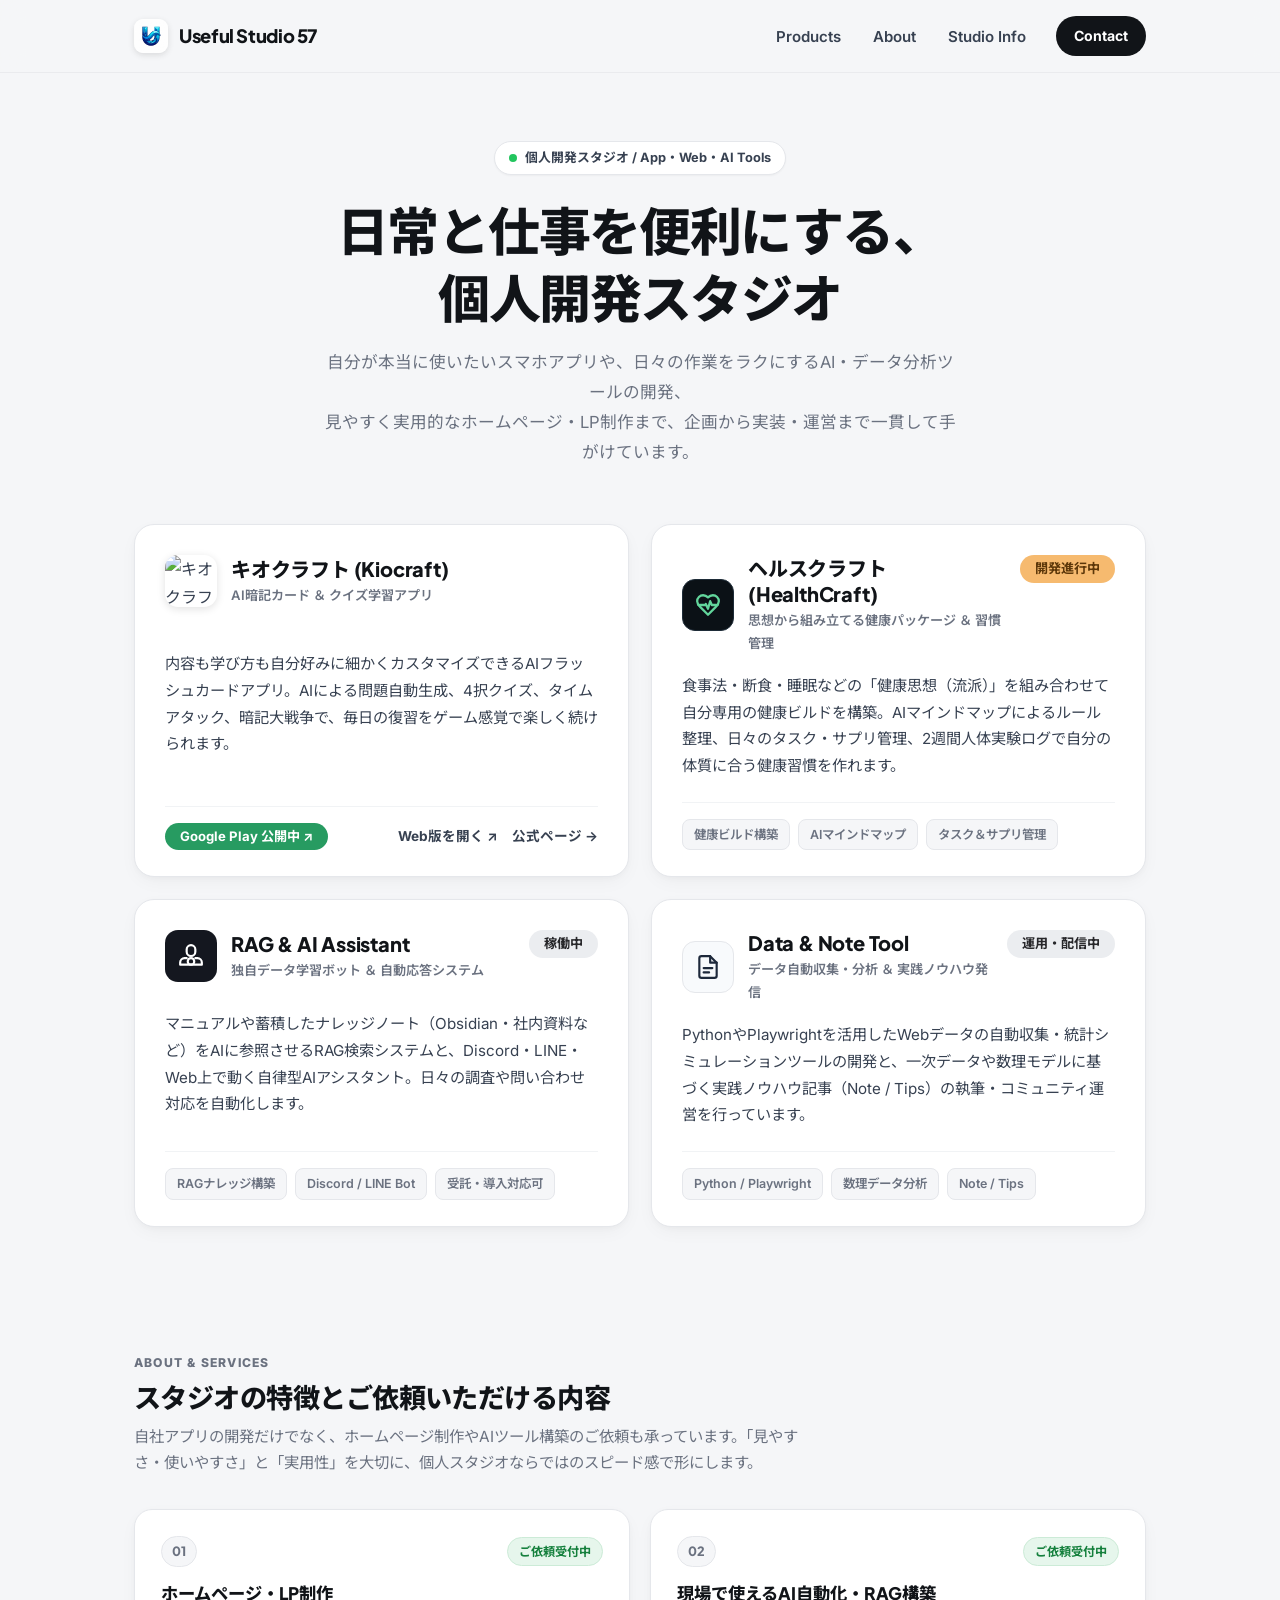
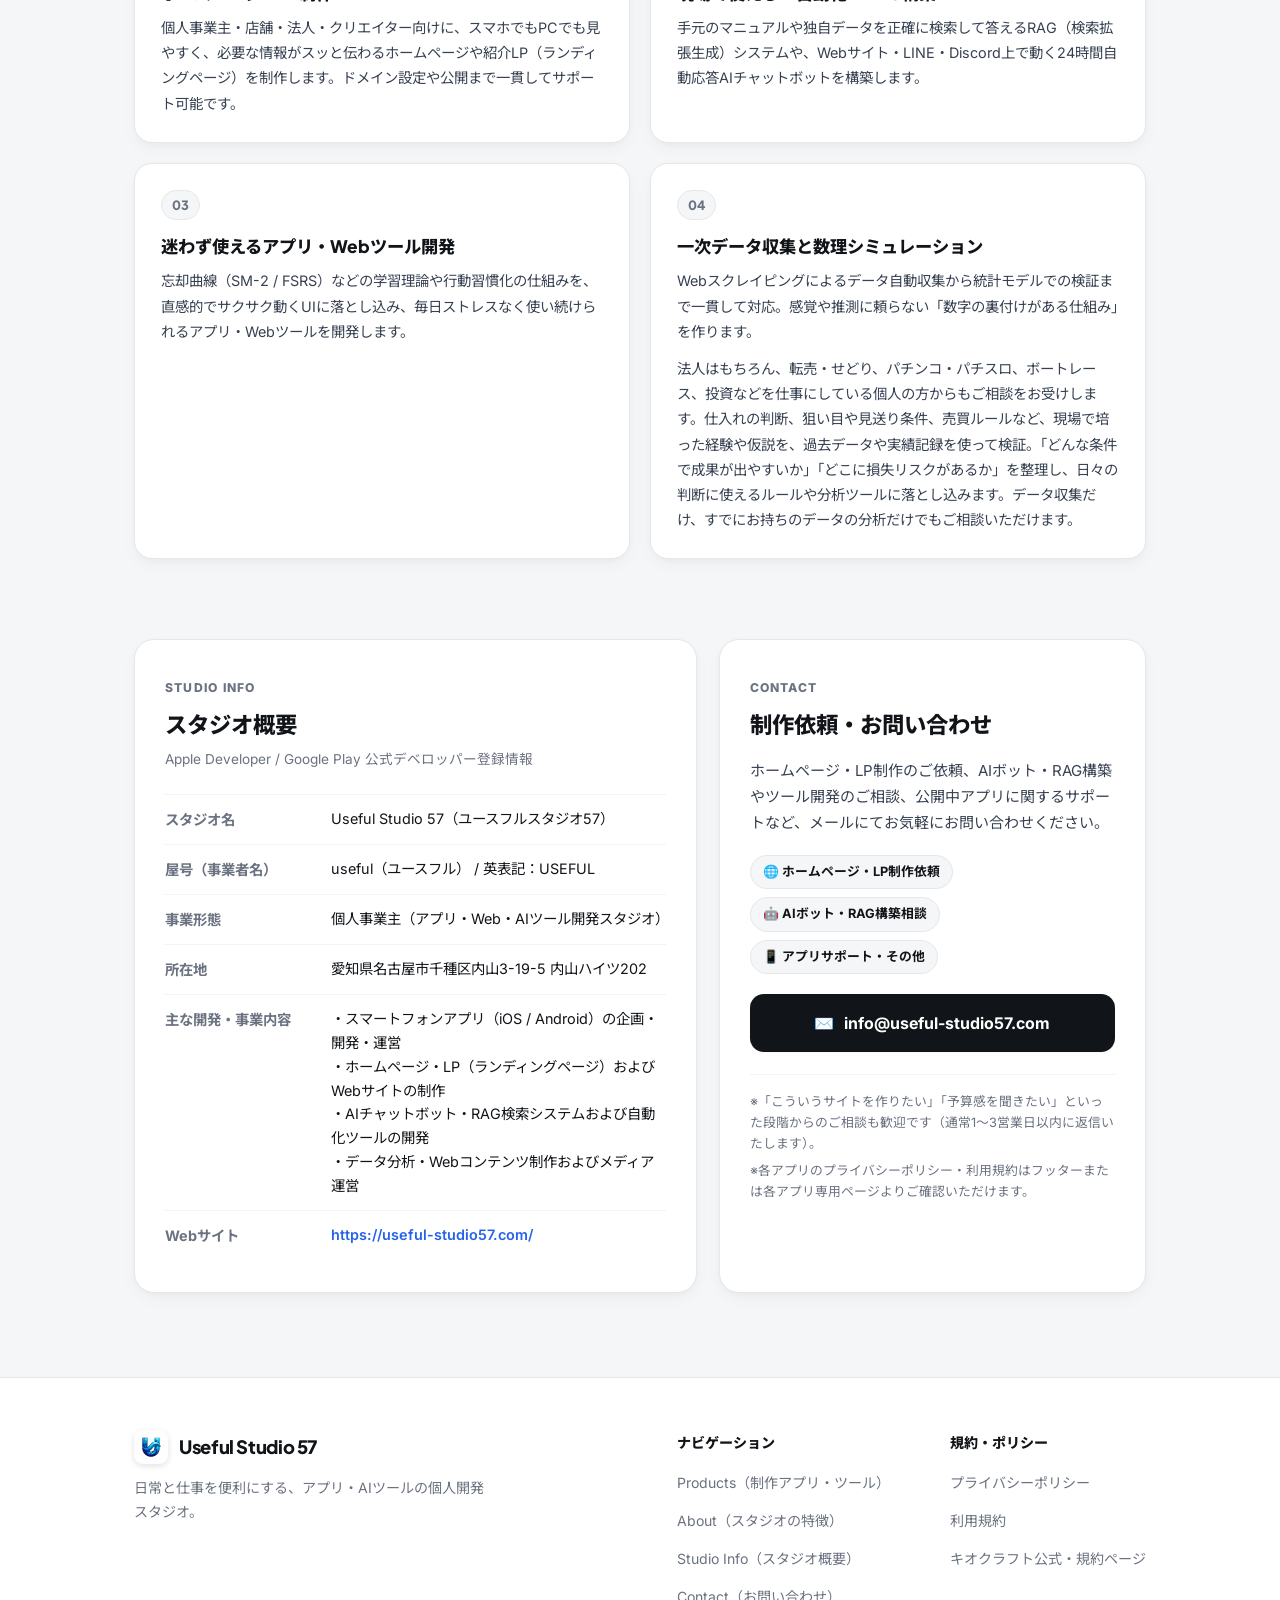
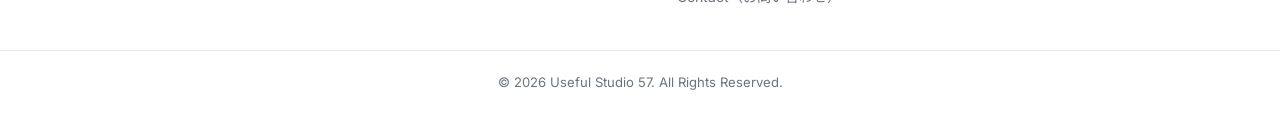
==== commit 6f1d1993: "Describe data analysis services for independent professionals" ====
--- a/index.html
+++ b/index.html
@@ -259,6 +259,9 @@
             <p class="strength-desc">
               Webスクレイピングによるデータ自動収集から統計モデルでの検証まで一貫して対応。感覚や推測に頼らない「数字の裏付けがある仕組み」を作ります。
             </p>
+            <p class="strength-desc">
+              法人はもちろん、転売・せどり、パチンコ・パチスロ、ボートレース、投資などを仕事にしている個人の方からもご相談をお受けします。仕入れの判断、狙い目や見送り条件、売買ルールなど、現場で培った経験や仮説を、過去データや実績記録を使って検証。「どんな条件で成果が出やすいか」「どこに損失リスクがあるか」を整理し、日々の判断に使えるルールや分析ツールに落とし込みます。データ収集だけ、すでにお持ちのデータの分析だけでもご相談いただけます。
+            </p>
           </div>
         </div>
       </div>
--- a/style.css
+++ b/style.css
@@ -650,6 +650,10 @@
   font-size: 0.9rem;
   color: var(--text-body);
   line-height: 1.75;
+}
+
+.strength-desc + .strength-desc {
+  margin-top: 12px;
 }
 
 /* ==========================================================================
